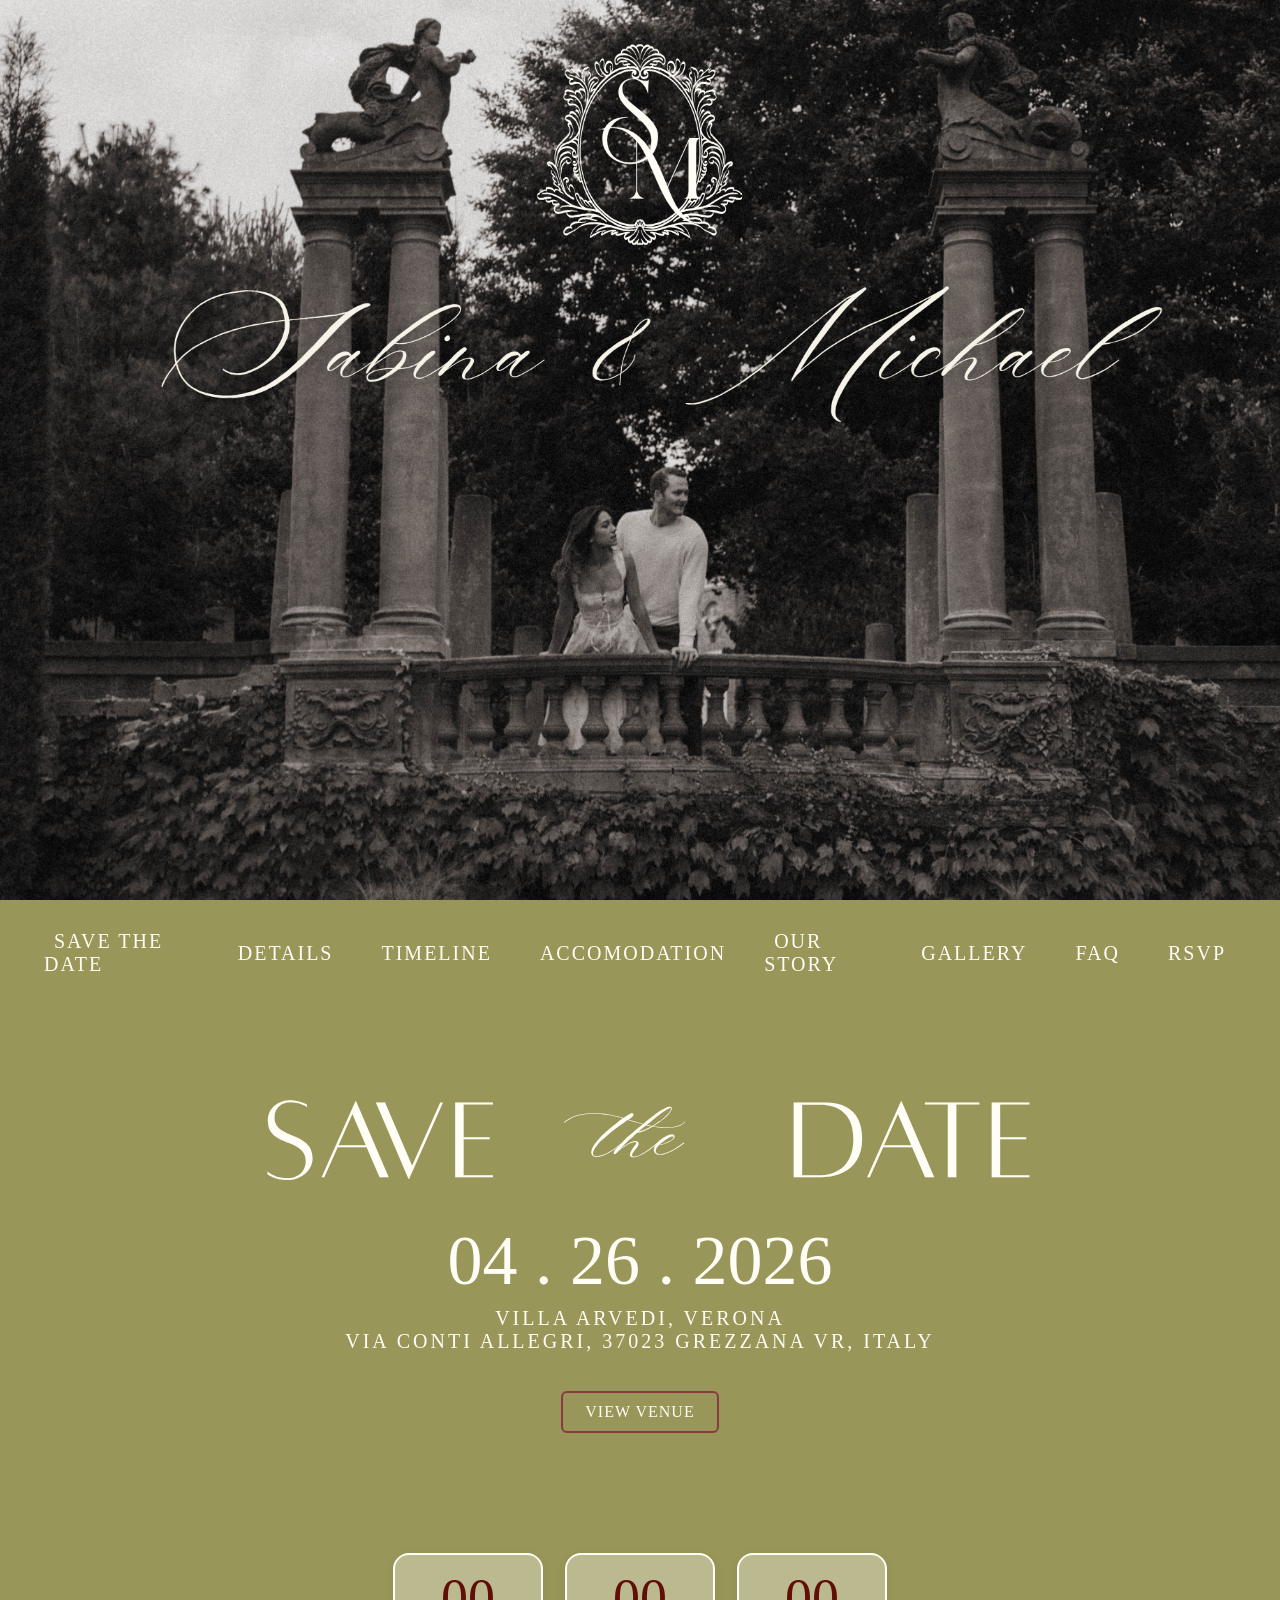
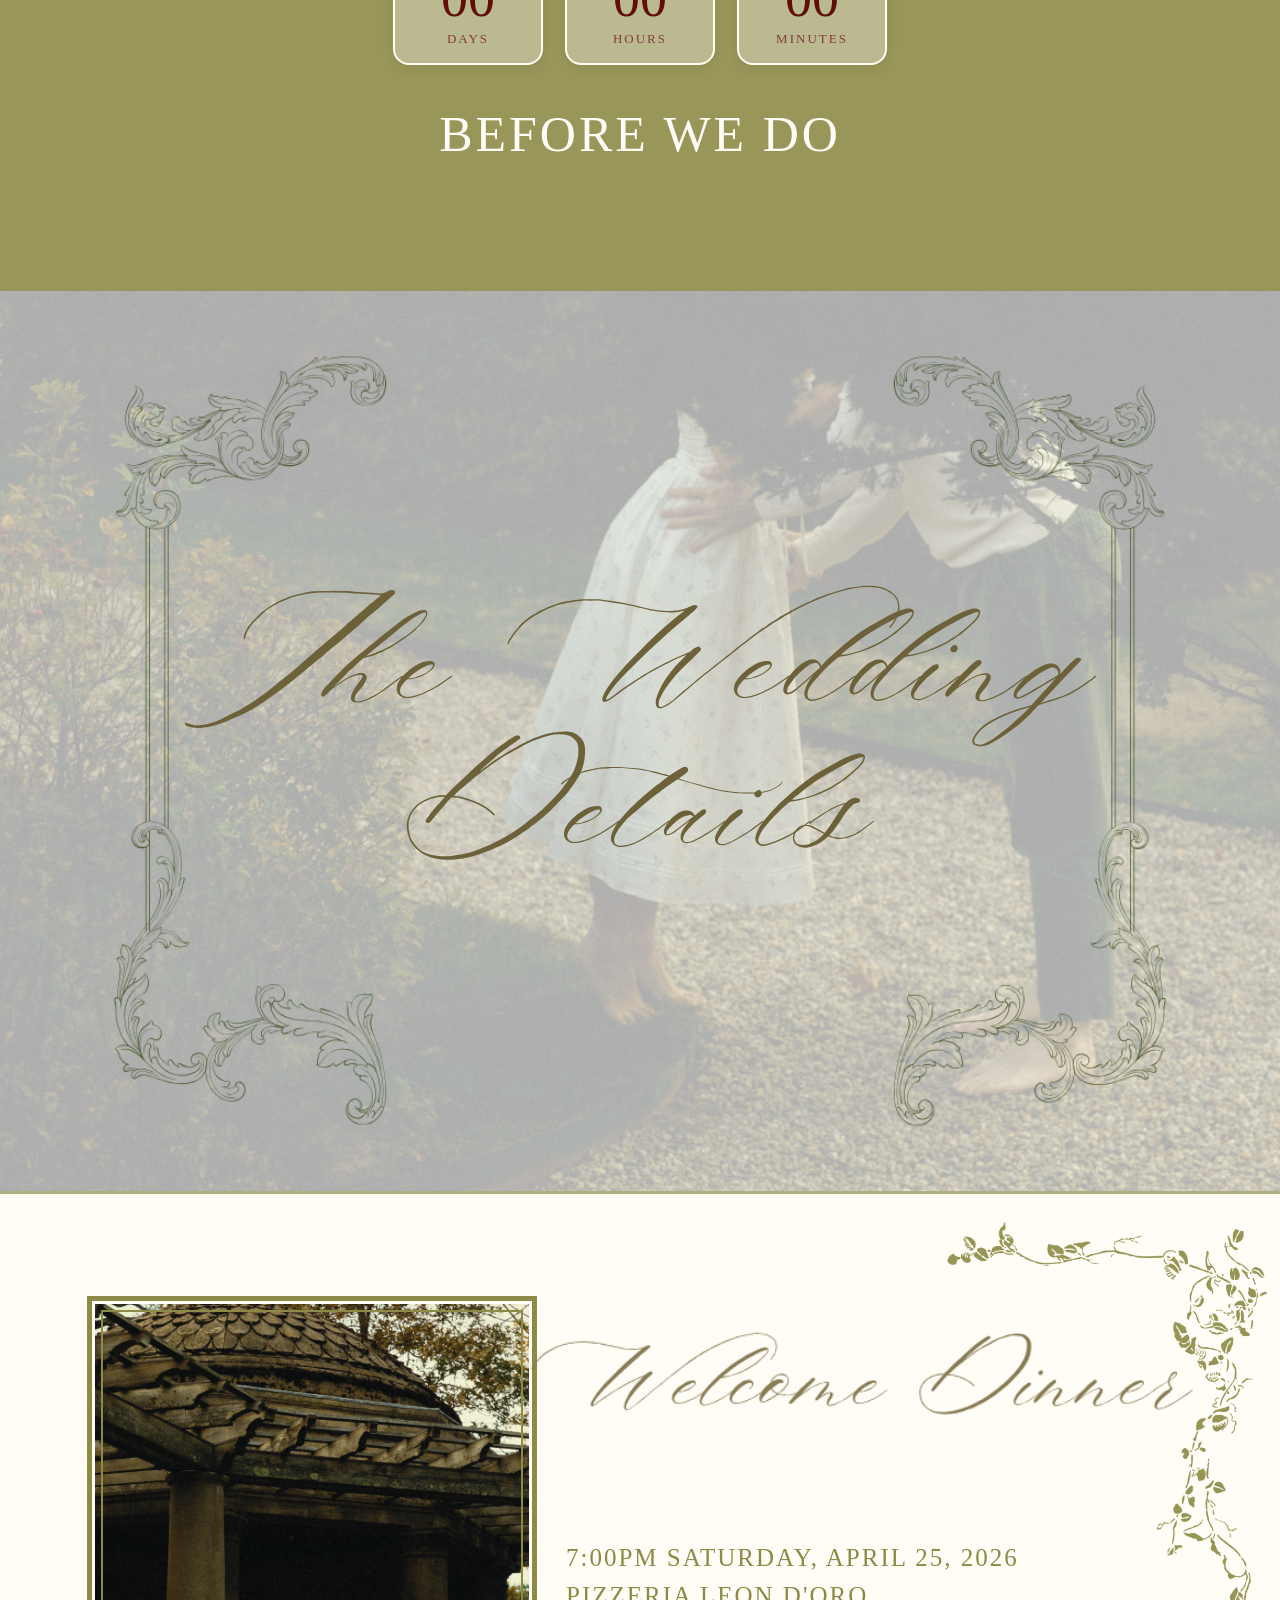
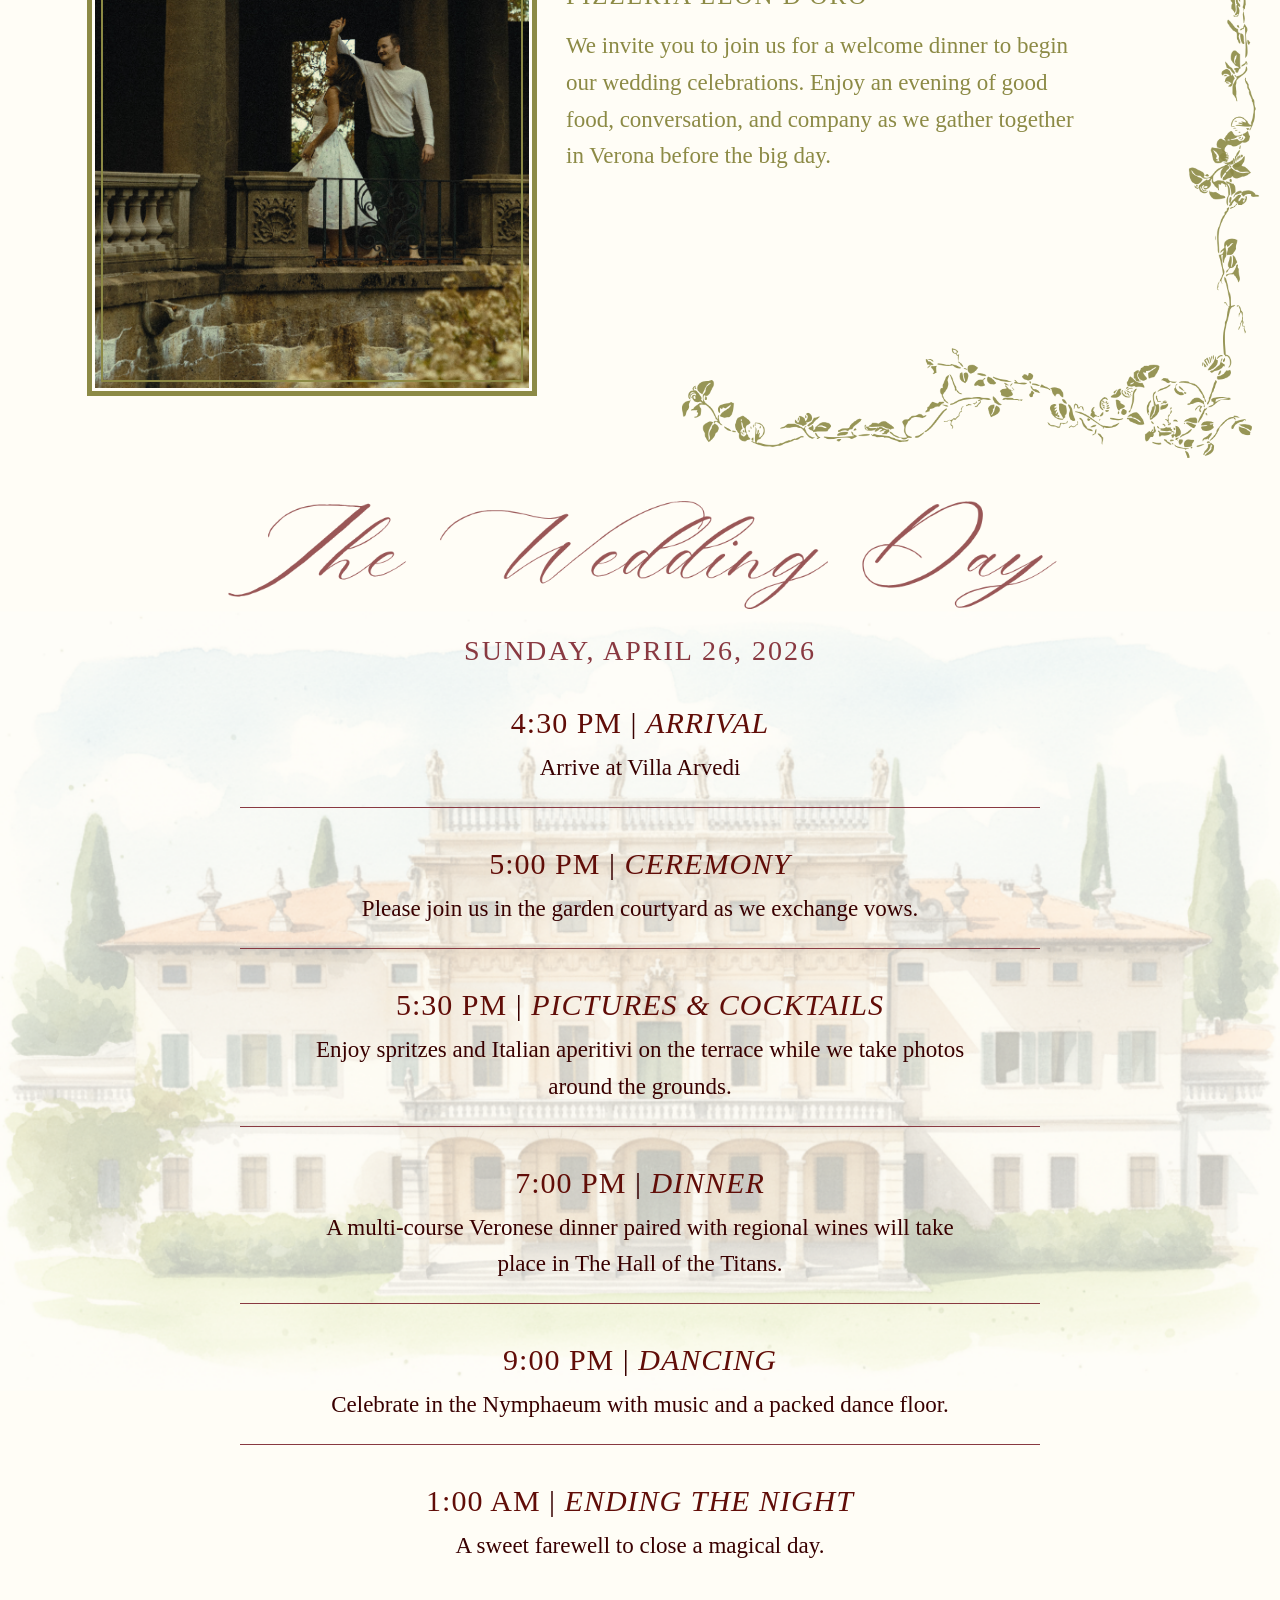
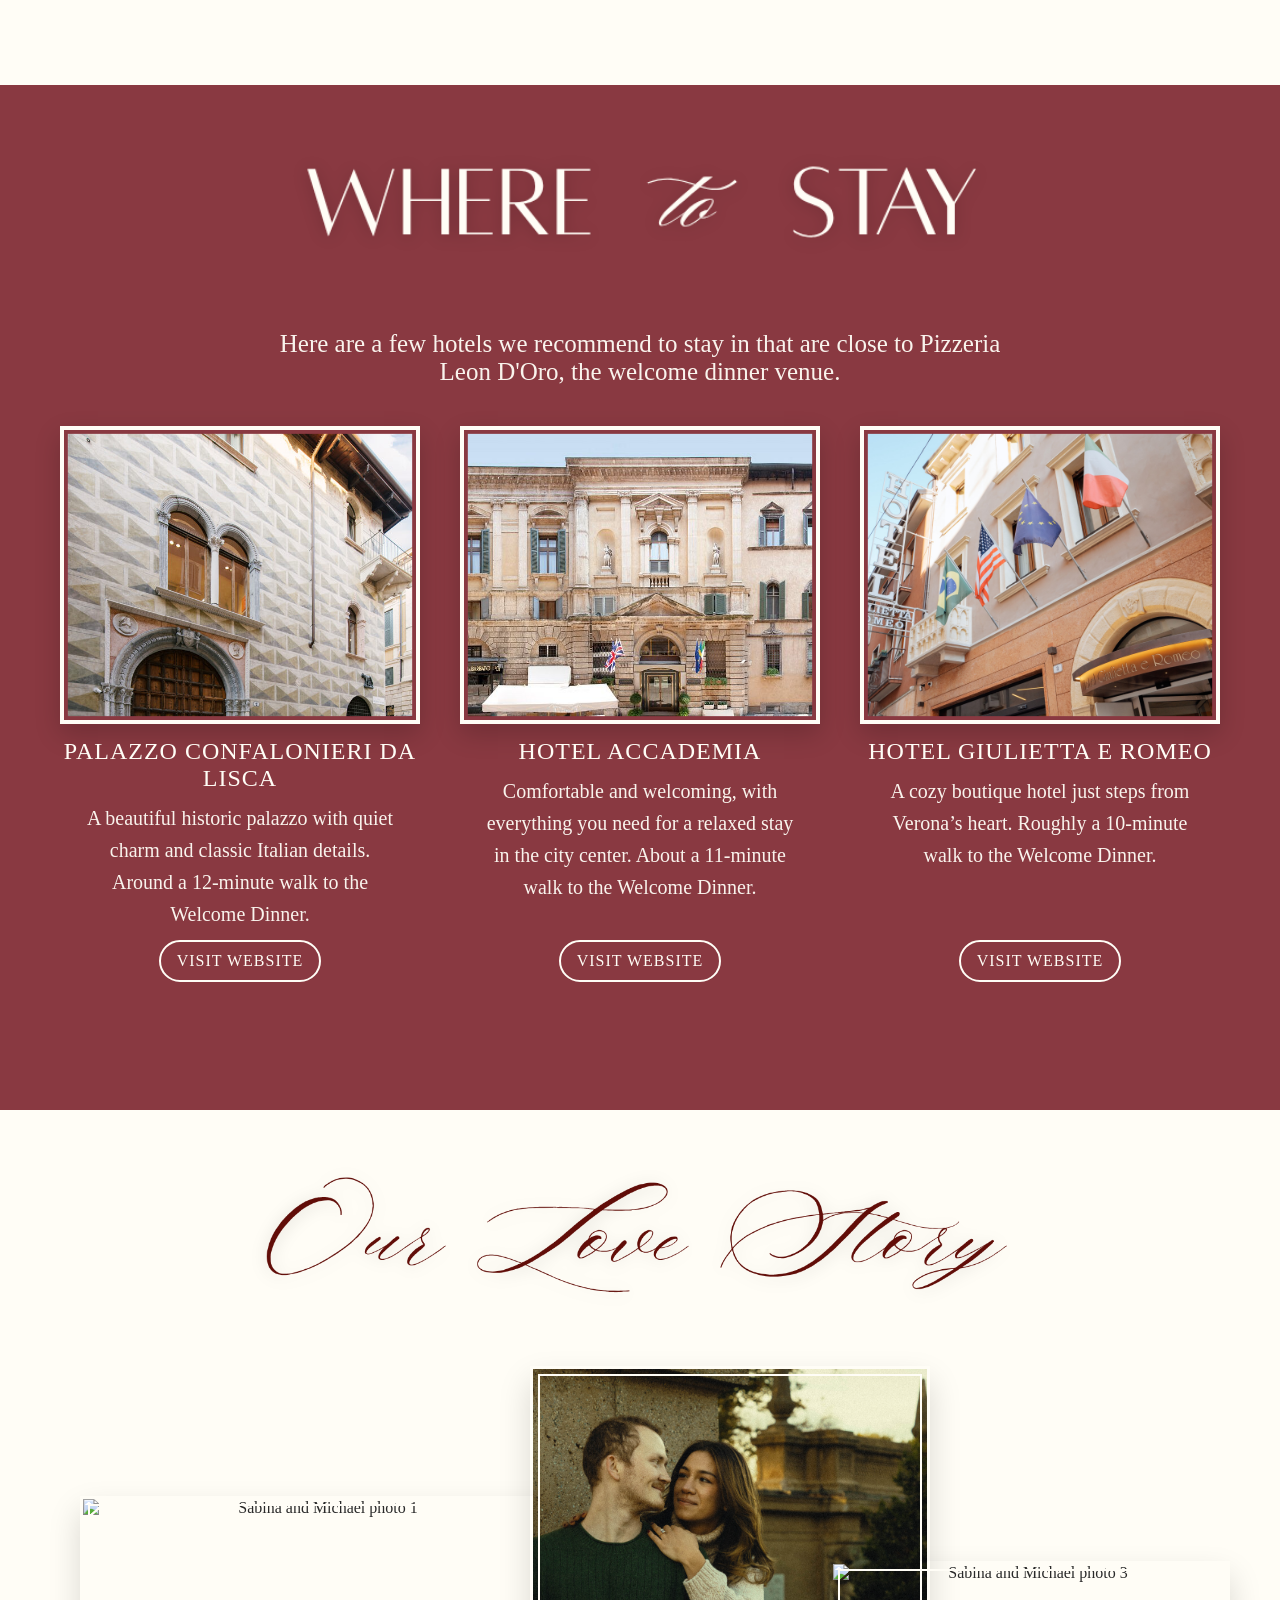
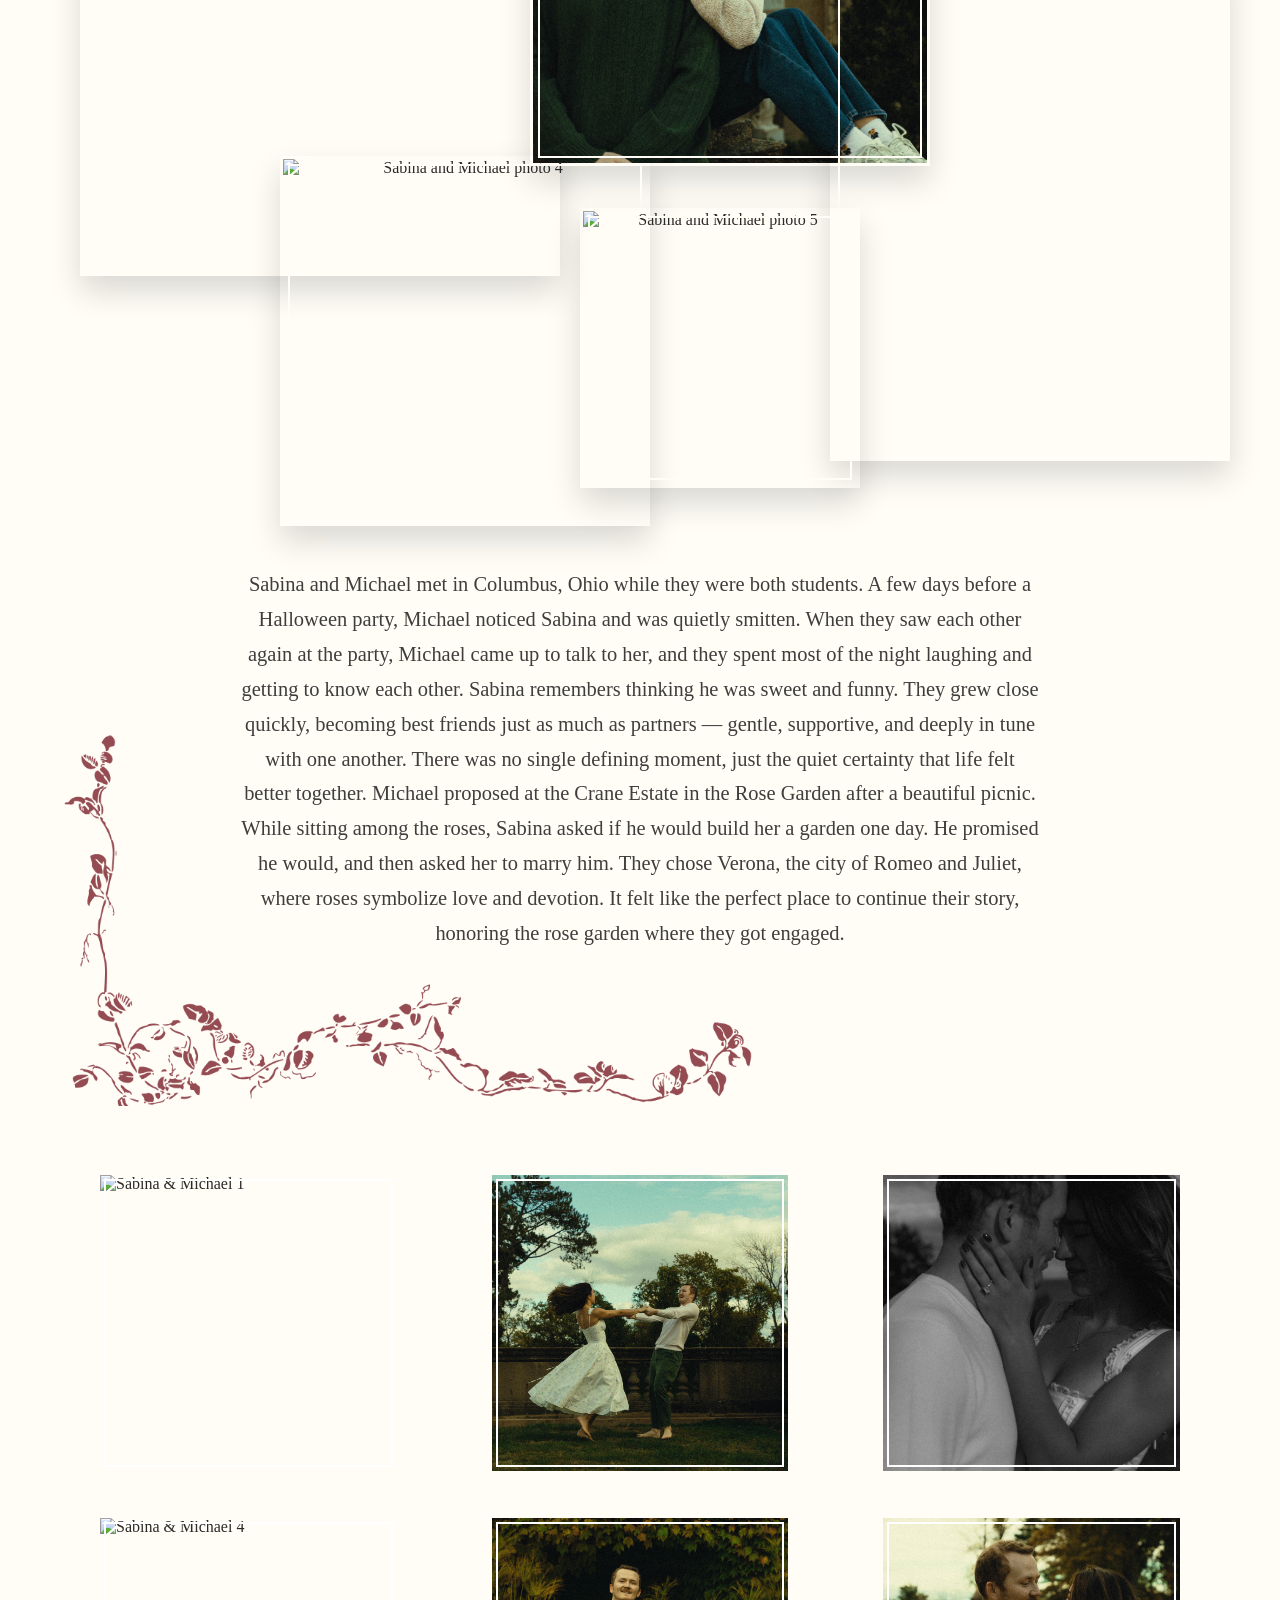
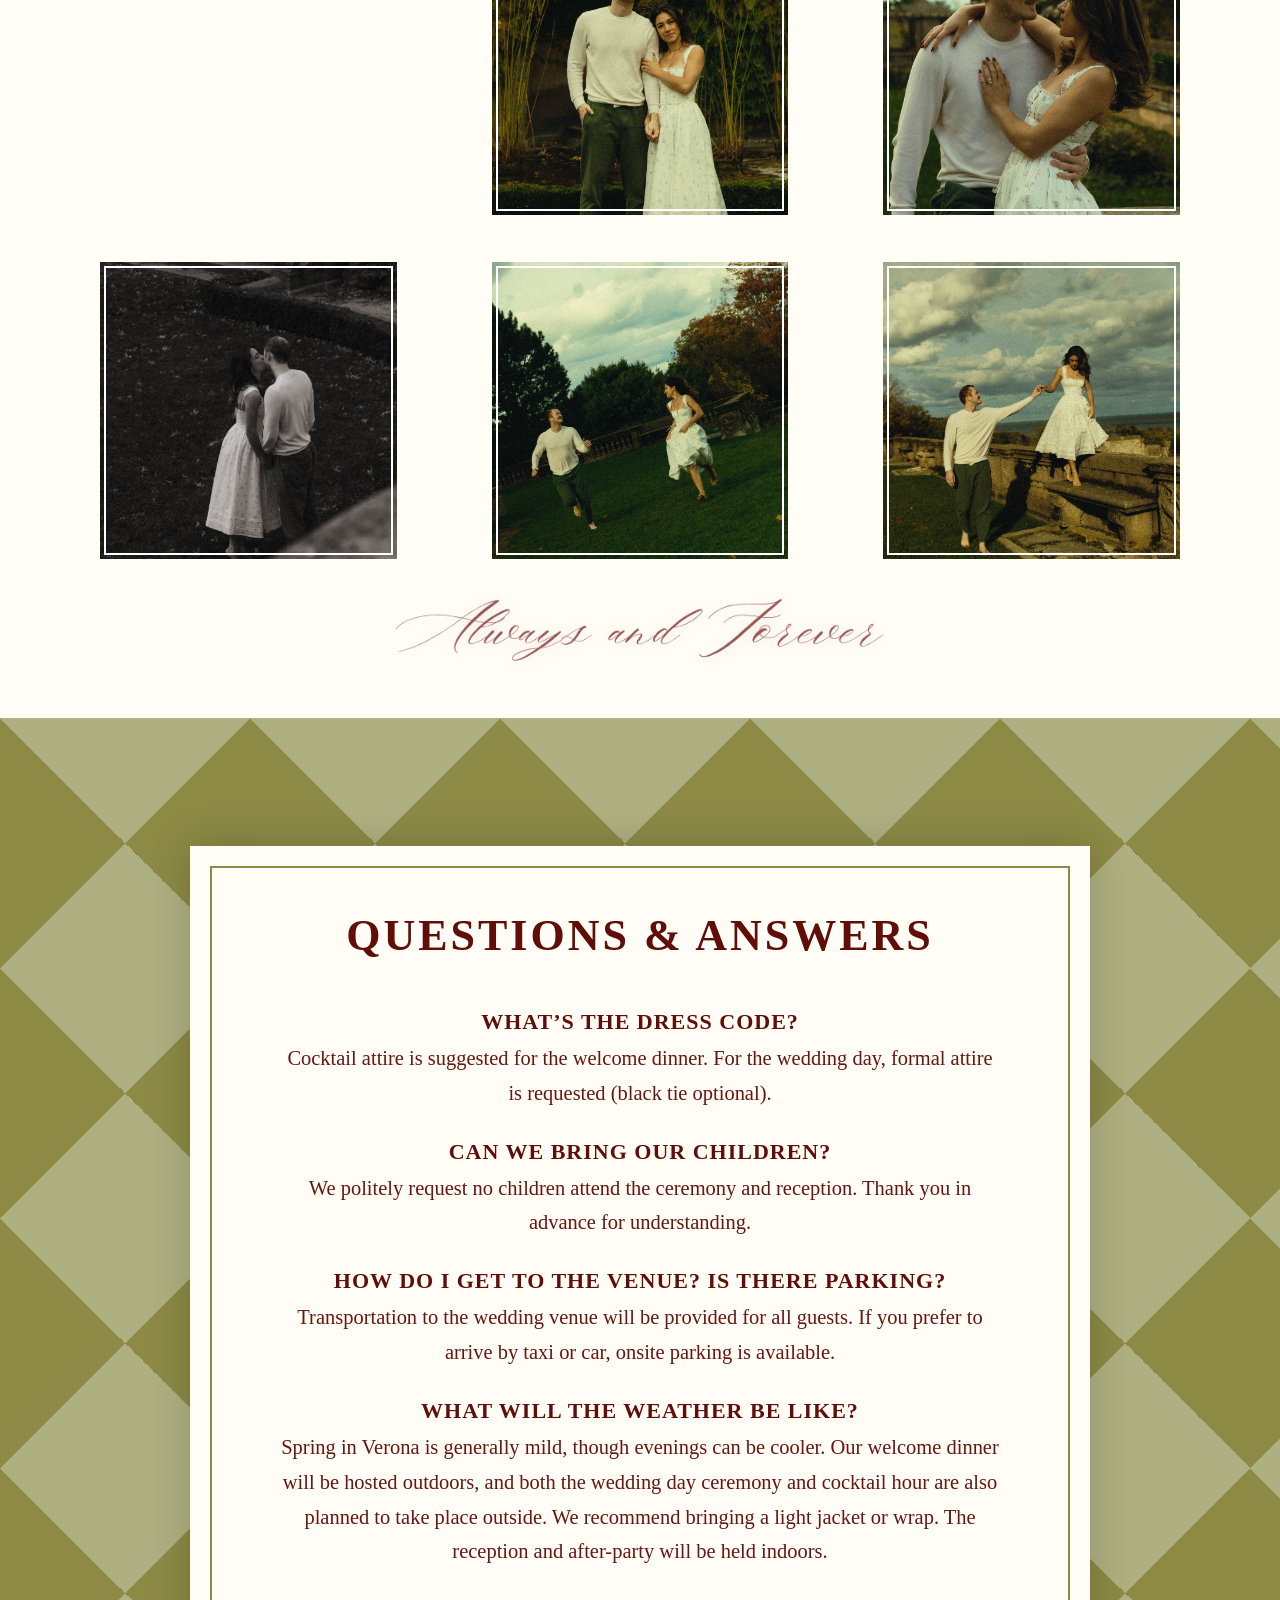
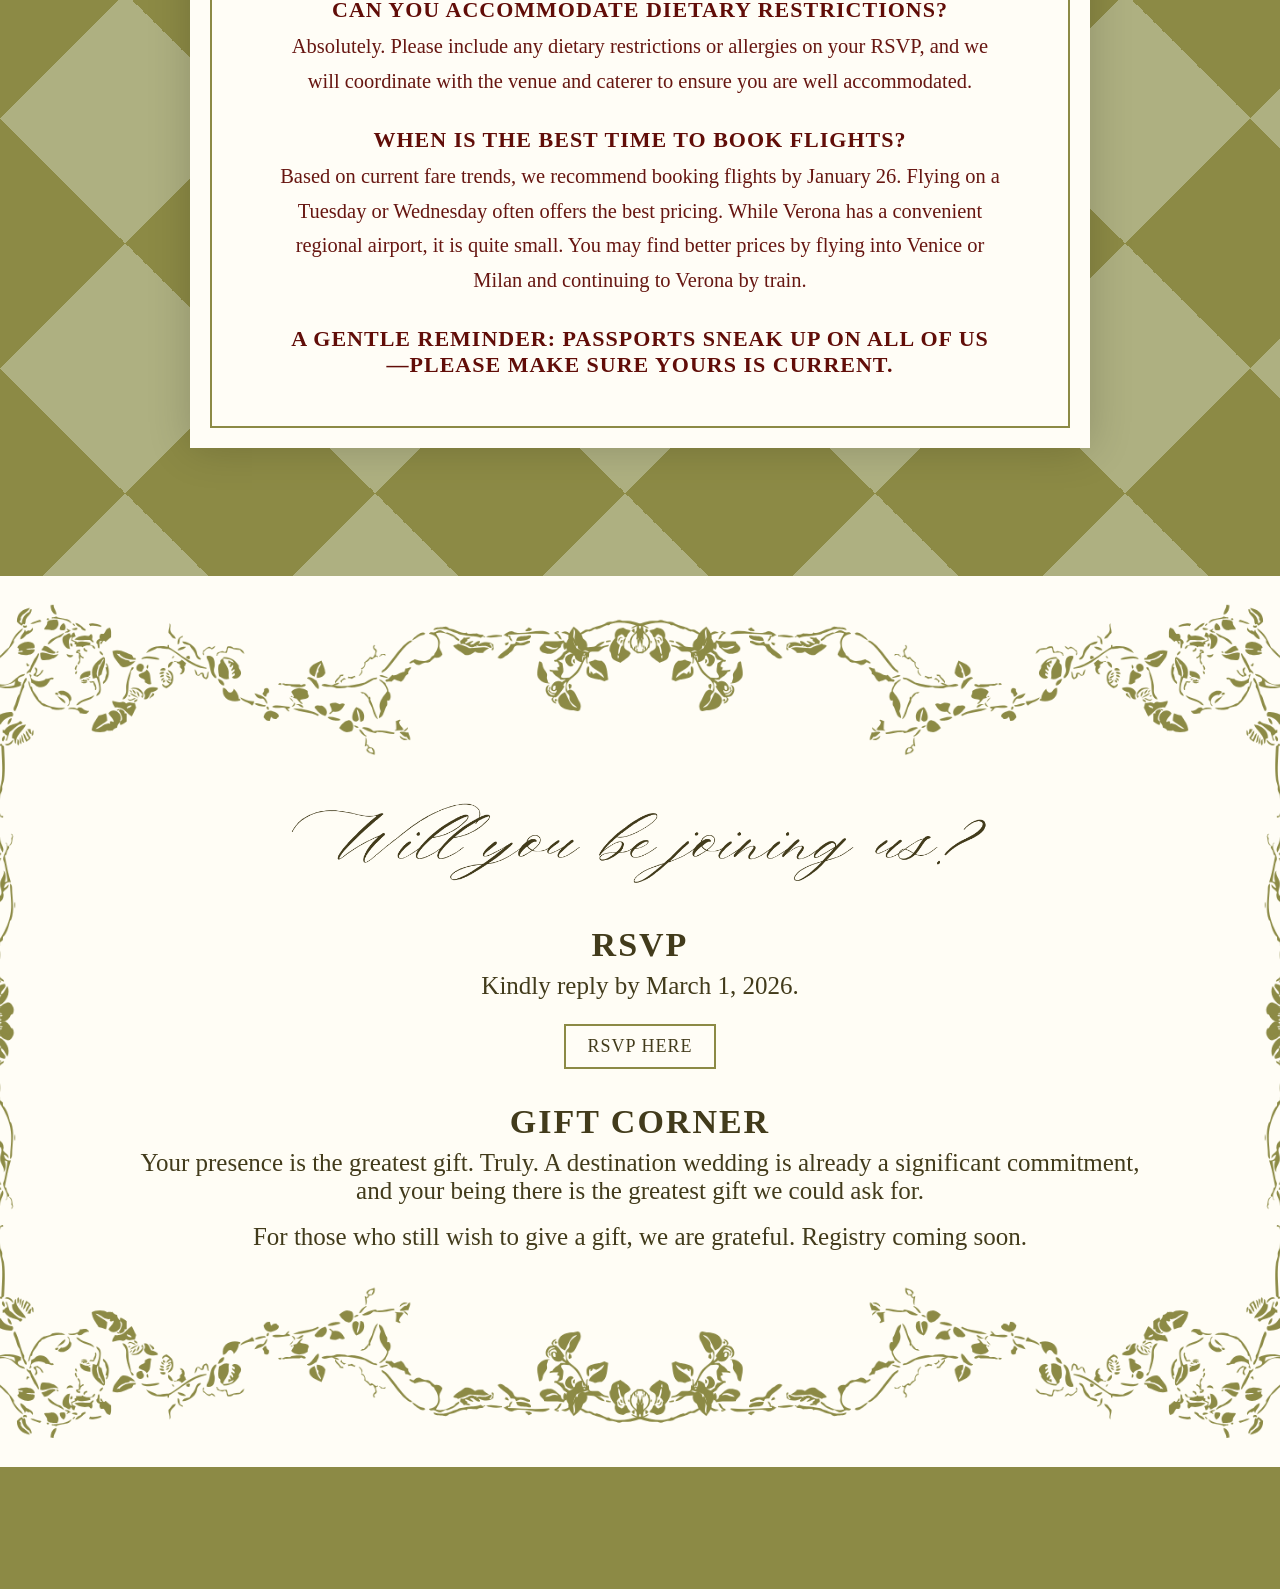
==== index.html @ b8b5aab6 "timeline change" ====
<!DOCTYPE html>
<html lang="en">

<head>
    <meta charset="utf-8" />
    <meta name="viewport" content="width=device-width, initial-scale=1.0, viewport-fit=cover">
    <title>Sabina & Michael — Wedding</title>
    <link rel="preconnect" href="https://fonts.gstatic.com" crossorigin>
    <link href="https://fonts.googleapis.com/css2?
        family=Pinyon+Script&
        family=Poiret+One&
        family=Julius+Sans+One&
        family=Josefin+Sans:wght@300;400&
        family=Forum&
        display=swap" rel="stylesheet">
    <link href="https://api.fontshare.com/v2/css?f[]=boska@300,400,500,700&display=swap" rel="stylesheet">
    <link rel="stylesheet" href="./style.css" />
    <link rel="stylesheet" href="./mobile.css" media="(max-width: 780px)">
    <link rel="icon" type="image/png" href="./apple-touch-icon.png">

</head>

<body>

    <div id="loader">
        <div class="spinner"></div>
    </div>
    <main id="top">
        <section class="hero" aria-label="Hero">
            <div class="hero-inner">
                <img src="./assets/img/names4.png" alt="Sabina and Michael" class="hero-names hero-names-desktop" />
                <img src="./assets/img/mobile-names.png" alt="Sabina and Michael"
                    class="hero-names hero-names-mobile" />
            </div>

        </section>

        <header class="site-header">
            <div class="nav-inner">
                <nav class="nav" aria-label="Primary">
                    <div class="brand-wrap">
                    </div>
                    <button class="nav-toggle" aria-expanded="false" aria-label="Toggle navigation">
                        <span></span>
                        <span></span>
                        <span></span>
                    </button>
                    <ul class="nav-links">
                        <li><a href="#details">Save the Date</a></li>
                        <li><a href="#welcome">Details</a></li>
                        <li><a href="#timeline">Timeline</a></li>
                        <li><a href="#accomodation">Accomodation</a></li>
                        <li><a href="#our-story">Our Story</a></li>
                        <li><a href="#gallery">Gallery</a></li>
                        <li><a href="#faq">FAQ</a></li>
                        <li><a href="#rsvp">RSVP</a></li>
                    </ul>
                </nav>
            </div>
        </header>

        <section id="details" class="details-page" aria-labelledby="detailsTitle">
            <div class="details">
                <div class="details-inner">
                    <img src="./assets/img/save-date2.png" alt="Save the Date" class="save-date save-date-desktop" />

                    <img src="./assets/img/mobile-save-date.png" alt="Save the Date"
                        class="save-date save-date-mobile" />
                </div>

                <div class="wedding-info">
                    <p class="wedding-date">04 . 26 . 2026</p>
                    <p class="wedding-location">
                        Villa Arvedi, Verona <br>
                        Via Conti Allegri, 37023 Grezzana VR, Italy
                    </p>
                    <a href="https://www.villarvedi.it" target="_blank" rel="noopener noreferrer" class="venue-btn">
                        View Venue
                    </a>
                </div>
                <div class="countdown" role="timer" aria-live="polite" aria-label="Countdown to April 26, 2026">
                    <div class="count-box">
                        <span class="num" id="cd-days">—</span>
                        <span class="lbl">Days</span>
                    </div>
                    <div class="count-box">
                        <span class="num" id="cd-hours">—</span>
                        <span class="lbl">Hours</span>
                    </div>
                    <div class="count-box">
                        <span class="num" id="cd-mins">—</span>
                        <span class="lbl">Minutes</span>
                    </div>
                </div>
                <p class="before-i-do">BEFORE WE DO</p>
            </div>
        </section>

        <section id="welcome">
            <div class="welcome-center">
                <img src="./assets/img/wedding-details-text.png" alt="Wedding Details" class="timeline-text" />
            </div>
            <img src="./assets/img/border.png" alt="" class="border border-br" />
            <img src="./assets/img/border.png" alt="" class="border border-tl" />
        </section>

        <section id="welcome-dinner">
            <div class="welcome-dinner-container">
                <figure class="welcome-dinner-image">
                    <img src="./assets/img/twirl.jpg" alt="Welcome Dinner" />
                </figure>

                <div class="welcome-dinner-title">
                    <img src="./assets/img/welcome-dinner-text.png" alt="Welcome Dinner" />
                </div>

                <div class="welcome-dinner-content">
                    <p class="welcome-dinner-date">7:00PM SATURDAY, APRIL 25, 2026</p>
                    <p class="welcome-dinner-location">PIZZERIA LEON D'ORO</p>
                    <p class="welcome-dinner-desc">
                        We invite you to join us for a welcome dinner to begin our wedding celebrations.
                        Enjoy an evening of good food, conversation, and company as we gather together in Verona
                        before the big day.
                    </p>
                </div>
            </div>
            <img src="./assets/img/flower-corner.png" alt="" class="flower-corner flower-corner-br" />
            <img src="./assets/img/flower-corner.png" alt="" class="flower-corner flower-corner-tr" />

        </section>
        <section id="timeline">

            <div class="timeline-wrapper">
                <img src="./assets/img/wed-day-title.png" alt="The Wedding Day" class="timeline-heading" />
                <div class="itinerary">
                    <div class="timeline-date">Sunday, April 26, 2026</div>
                    <div class="itinerary-item">
                        <h3><span class="time">4:30 PM</span> | <span class="event">Arrival</span></h3>
                        <p>Arrive at Villa Arvedi</p>
                    </div>
                    <div class="itinerary-item">
                        <h3><span class="time">5:00 PM</span> | <span class="event">Ceremony</span></h3>
                        <p>Please join us in the garden courtyard as we exchange vows.</p>
                    </div>

                    <div class="itinerary-item">
                        <h3><span class="time">5:30 PM</span> | <span class="event">Pictures & Cocktails</span></h3>
                        <p>Enjoy spritzes and Italian aperitivi on the terrace while we take photos around the grounds.
                        </p>
                    </div>

                    <div class="itinerary-item">
                        <h3><span class="time">7:00 PM</span> | <span class="event">Dinner</span></h3>
                        <p>A multi-course Veronese dinner paired with regional wines will take place in The Hall of the
                            Titans.</p>
                    </div>

                    <div class="itinerary-item">
                        <h3><span class="time">9:00 PM</span> | <span class="event">Dancing</span></h3>
                        <p>Celebrate in the Nymphaeum with music and a packed dance floor.</p>
                    </div>

                    <div class="itinerary-item">
                        <h3><span class="time">1:00 AM</span> | <span class="event">Ending the Night</span></h3>
                        <p>A sweet farewell to close a magical day.</p>
                    </div>
                </div>

            </div>
        </section>

        <section id="accomodation" aria-labelledby="stayTitle">
            <div class="stay-inner">
                <img src="./assets/img/where-to-stay.png" alt="Where to Stay" class="stay-title" id="stayTitle" />
                <p class="stay-subtitle">
                    Here are a few hotels we recommend to stay in that are close to
                    Pizzeria Leon D'Oro, the welcome dinner venue.
                </p>
                <div class="stay-grid">
                    <article class="stay-card">
                        <figure class="stay-figure">
                            <img src="./assets/img/palazzo.jpeg" alt="Hotel Name 1 exterior" />
                        </figure>
                        <div class="stay-content">
                            <h3 class="stay-name">Palazzo Confalonieri da Lisca</h3>
                            <p class="stay-desc">
                                A beautiful historic palazzo with quiet charm and classic Italian details. Around a
                                12-minute walk to the Welcome Dinner. </p>

                            <a class="stay-link" href="https://palazzoconfalonieridalisca.it" target="_blank"
                                rel="noopener noreferrer">
                                Visit Website
                            </a>
                        </div>
                    </article>
                    <article class="stay-card">
                        <figure class="stay-figure">
                            <img src="./assets/img/accademia.jpg" alt="Hotel Name 2 lobby" />
                        </figure>
                        <div class="stay-content">
                            <h3 class="stay-name">Hotel Accademia</h3>
                            <p class="stay-desc">
                                Comfortable and welcoming, with everything you need for a relaxed stay in the city
                                center. About a 11-minute walk to the Welcome Dinner. </p>
                            <a class="stay-link" href="https://www.hotelaccademiaverona.it/it/home" target="_blank"
                                rel="noopener noreferrer">
                                Visit Website
                            </a>
                        </div>
                    </article>
                    <article class="stay-card">
                        <figure class="stay-figure">
                            <img src="./assets/img/juliette.jpg" alt="Hotel Name 3 room" />
                        </figure>
                        <div class="stay-content">
                            <h3 class="stay-name">Hotel Giulietta e Romeo</h3>
                            <p class="stay-desc">
                                A cozy boutique hotel just steps from Verona’s heart. Roughly a 10-minute walk to the
                                Welcome Dinner.
                            </p>
                            <a class="stay-link" href="https://www.giuliettaeromeo.it/en/" target="_blank"
                                rel="noopener noreferrer">
                                Visit Website
                            </a>
                        </div>
                    </article>
                </div>
            </div>
        </section>


        <section id="our-story" aria-labelledby="loveStoryTitle">
            <div class="story-inner">
                <img src="./assets/img/love-story-title2.png" alt="Our Love Story" class="story-title"
                    id="loveStoryTitle" />

                <div class="story-photos">
                    <figure class="story-photo"><img src="./assets/img/love1.png" alt="Sabina and Michael photo 1">
                    </figure>
                    <figure class="story-photo"><img src="./assets/img/love2.jpg" alt="Sabina and Michael photo 2">
                    </figure>
                    <figure class="story-photo"><img src="./assets/img/love3.png" alt="Sabina and Michael photo 3">
                    </figure>
                    <figure class="story-photo"><img src="./assets/img/love5.png" alt="Sabina and Michael photo 4">
                    </figure>
                    <figure class="story-photo"><img src="./assets/img/love4.png" alt="Sabina and Michael photo 5">
                    </figure>
                </div>

                <div class="story-text">
                    <p>Sabina and Michael met in Columbus, Ohio while they were both students. A few days before a
                        Halloween party, Michael noticed Sabina and was quietly smitten. When
                        they saw each other again at the party, Michael came up to talk to her, and they spent most of
                        the night laughing and getting to know each other. Sabina remembers thinking he was sweet and
                        funny.
                        They grew close quickly, becoming best friends just as much as partners — gentle, supportive, and
                        deeply in tune with one another. There was no single defining moment, just the quiet certainty
                        that life felt better together.
                        Michael proposed at the Crane Estate in the Rose Garden after a beautiful picnic. While sitting
                        among the roses, Sabina asked if he would build her a garden one day. He promised he
                        would, and then asked her to marry him.
                        They chose Verona, the city of Romeo and Juliet, where roses symbolize love and devotion. It
                        felt like the perfect place to continue their story, honoring the rose garden where they got
                        engaged.</p>
                </div>
            </div>
            <img src="./assets/img/flower-corner-blush.png" alt="" class="flower-corner-blush flower-corner-blush-bl" />
        </section>

        <section id="gallery" aria-labelledby="galleryTitle">
            <div class="gallery-inner">

                <div class="gallery-grid">
                    <figure class="gallery-item">
                        <img src="./assets/img/g1.jpg" alt="Sabina & Michael 1" loading="lazy">
                    </figure>
                    <figure class="gallery-item">
                        <img src="./assets/img/g2.jpg" alt="Sabina & Michael 2" loading="lazy">
                    </figure>
                    <figure class="gallery-item">
                        <img src="./assets/img/g3.jpg" alt="Sabina & Michael 3" loading="lazy">
                    </figure>
                    <figure class="gallery-item">
                        <img src="./assets/img/g4.jpg" alt="Sabina & Michael 4" loading="lazy">
                    </figure>
                    <figure class="gallery-item">
                        <img src="./assets/img/g5.jpg" alt="Sabina & Michael 5" loading="lazy">
                    </figure>
                    <figure class="gallery-item">
                        <img src="./assets/img/g6.jpg" alt="Sabina & Michael 6" loading="lazy">
                    </figure>
                    <figure class="gallery-item">
                        <img src="./assets/img/g7.jpg" alt="Sabina & Michael 7" loading="lazy">
                    </figure>
                    <figure class="gallery-item">
                        <img src="./assets/img/g8.jpg" alt="Sabina & Michael 8" loading="lazy">
                    </figure>
                    <figure class="gallery-item">
                        <img src="./assets/img/g9.jpg" alt="Sabina & Michael 9" loading="lazy">
                    </figure>
                </div>
                <img src="./assets/img/always.png" alt="Photo Gallery" class="gallery-title" id="galleryTitle" />
                <button class="gallery-toggle" id="galleryToggle" type="button">
                    View Gallery
                </button>
            </div>
        </section>
        <section id="faq" class="faq" aria-labelledby="faqTitle">
            <div class="faq-inner">
                <!-- <img src="./assets/img/border.png" alt="" class="faq-border faq-border-br" />
                <img src="./assets/img/border.png" alt="" class="faq-border faq-border-tl" /> -->
                <h2 class="faq-title" id="faqTitle">Questions &amp; Answers</h2>

                <div class="faq-list">
                    <div class="faq-item">
                        <h3 class="faq-question">What’s the dress code?</h3>
                        <p class="faq-answer">
                            Cocktail attire is suggested for the welcome dinner.
                            For the wedding day, formal attire is requested (black tie optional).
                        </p>
                    </div>
                    <div class="faq-item">
                        <h3 class="faq-question">Can we bring our children?</h3>
                        <p class="faq-answer">
                            We politely request no children attend the ceremony and reception. Thank you in advance for
                            understanding.
                        </p>
                    </div>
                    <div class="faq-item">
                        <h3 class="faq-question">How do I get to the venue? Is there parking?</h3>
                        <p class="faq-answer">
                            Transportation to the wedding venue will be provided for all guests.
                            If you prefer to arrive by taxi or car, onsite parking is available.
                        </p>
                    </div>

                    <div class="faq-item">
                        <h3 class="faq-question">What will the weather be like?</h3>
                        <p class="faq-answer">
                            Spring in Verona is generally mild, though evenings can be cooler. Our welcome dinner will
                            be hosted outdoors, and both the wedding day ceremony and cocktail hour are also planned to
                            take place
                            outside. We recommend bringing a light jacket or wrap. The reception and after-party will be
                            held indoors.
                        </p>
                    </div>

                    <div class="faq-item">
                        <h3 class="faq-question">Can you accommodate dietary restrictions?</h3>
                        <p class="faq-answer">
                            Absolutely. Please include any dietary restrictions or allergies on your RSVP, and we will
                            coordinate with the venue and caterer to ensure you are well accommodated.
                        </p>
                    </div>
                    <div class="faq-item">
                        <h3 class="faq-question">When is the best time to book flights?</h3>
                        <p class="faq-answer">
                            Based on current fare trends, we recommend booking flights by January 26.
                            Flying on a Tuesday or Wednesday often offers the best pricing.
                            While Verona has a convenient regional airport, it is quite small.
                            You may find better prices by flying into Venice or Milan and continuing to Verona by train.
                        </p>
                    </div>
                    <div class="faq-item">
                        <h3 class="faq-question">A gentle reminder: passports sneak up on all of us—please make sure
                            yours is current.
                        </h3>
                    </div>
                </div>
            </div>
        </section>

        <section id="rsvp" aria-labelledby="rsvpTitle">
            <div class="rsvp-frame">
                <img src="./assets/img/flower-corner.png" alt="" class="rsvp-corner rsvp-corner-tl">
                <img src="./assets/img/flower-corner.png" alt="" class="rsvp-corner rsvp-corner-tr">
                <img src="./assets/img/flower-corner.png" alt="" class="rsvp-corner rsvp-corner-bl">
                <img src="./assets/img/flower-corner.png" alt="" class="rsvp-corner rsvp-corner-br">

                <div class="rsvp-panel">
                    <img src="./assets/img/rsvp-title.png" alt="RSVP" class="rsvp-title-image rsvp-title-desktop" />

                    <img src="./assets/img/mobile-rsvp-title.png" alt="RSVP Mobile"
                        class="rsvp-title-image rsvp-title-mobile" />

                    <div class="rsvp-content">
                        <h2 class="rsvp-title" id="rsvpTitle">RSVP</h2>
                        <p class="rsvp-deadline">Kindly reply by March 1, 2026.</p>

                        <div class="rsvp-links">
                            <a href="rsvp.html" class="rsvp-btn">
                                RSVP Here
                            </a>
                        </div>

                        <div class="gift-corner">
                            <h3 class="gift-title">Gift Corner</h3>
                            <p class="gift-text">
                                Your presence is the greatest gift. Truly. A destination wedding is already a
                                significant commitment, and your being there is the greatest gift we could ask for.
                            </p>
                            <p class="gift-text">
                                For those who still wish to give a gift, we are grateful.
                                Registry coming soon.
                            </p>
                            <!-- <a href="https://your-gift-link.com" target="_blank" rel="noopener noreferrer"
                                class="rsvp-btn rsvp-btn-outline">
                                HoneyFund
                            </a> -->
                        </div>
                    </div>
                </div>
            </div>
        </section>

    </main>
    <script src="./script.js"></script>
    <script>
        document.addEventListener("DOMContentLoaded", () => {
            const loader = document.getElementById("loader");
            if (!loader) return;

            const heroBgSrc = "./assets/img/hero2.jpg";
            const desktopNameImg = document.querySelector(".hero-names-desktop");
            const mobileNameImg = document.querySelector(".hero-names-mobile");

            const waitForImage = (imgOrSrc) => {
                return new Promise((resolve) => {
                    let img;

                    if (imgOrSrc instanceof HTMLImageElement) {
                        if (imgOrSrc.complete) return resolve();
                        imgOrSrc.onload = () => resolve();
                        imgOrSrc.onerror = () => resolve();
                        return;
                    }

                    img = new Image();
                    img.src = imgOrSrc;
                    if (img.complete) return resolve();
                    img.onload = () => resolve();
                    img.onerror = () => resolve();
                });
            };

            const promises = [
                waitForImage(heroBgSrc)
            ];

            if (desktopNameImg) promises.push(waitForImage(desktopNameImg));
            if (mobileNameImg) promises.push(waitForImage(mobileNameImg));

            const timeout = new Promise((resolve) => setTimeout(resolve, 4000));

            Promise.race([
                Promise.all(promises),
                timeout
            ]).then(() => {
                loader.classList.add("hidden");
            });
        });
    </script>
</body>

</html>
---- style.css ----
:root {
    /* Palette */
    --mulberry: #390000;
    --claret: #610d08;
    --rose: #893941;
    --pink: #cb7885;
    --brown: #423b1b;
    --olive: #8c8a45;
    --sage: #aeb081;
    --cream: #fffdf6;

    --text: #2a2a2a;
    --shadow: 0 22px 60px rgba(0, 0, 0, .14);
    --container: 1280px;

    --display-min: 25px;
    --display-fluid: 5vw;
    --display-max: 80px;
    --display-size: clamp(var(--display-min), var(--display-fluid), var(--display-max));
    --display-font: "Boska", serif;
}

/* Base */
* {
    box-sizing: border-box;
}

/* ========================= */
/* Page Loader Overlay       */
/* ========================= */

#loader {
    position: fixed;
    inset: 0;
    background: transparent;
    display: flex;
    justify-content: center;
    align-items: center;
    z-index: 9999;
    transition: opacity 0.6s ease, visibility 0.6s ease;
}

.spinner {
    width: 48px;
    height: 48px;
    border: 4px solid var(--brown);
    border-top-color: var(--claret);
    border-radius: 50%;
    animation: spin 0.9s linear infinite;
}

@keyframes spin {
    to {
        transform: rotate(360deg);
    }
}

#loader.hidden {
    opacity: 0;
    visibility: hidden;
}


html,
body {
    margin: 0;
    padding: 0;
    min-height: 100%;
}

body {
    color: var(--text);
    background-color: var(--olive);
    background-position: center;
    background-size: cover;
    background-repeat: no-repeat;
    background-attachment: fixed;
}

/* Header */
.site-header {
    position: sticky;
    top: 0;
    z-index: 1000;
    background-color: color-mix(in srgb, var(--olive) 90%, white);
    border-bottom: none;
    backdrop-filter: none;
    -webkit-backdrop-filter: none;
    transition: background-color 0.3s ease, backdrop-filter 0.3s ease, box-shadow 0.3s ease;
}

.site-header.scrolled {
    background: color-mix(in srgb, var(--cream) 30%, transparent);
    backdrop-filter: blur(12px) saturate(1.08);
    -webkit-backdrop-filter: blur(12px) saturate(1.08);
}

.site-header .nav-inner,
.site-header .nav {
    background: transparent !important;
}

.site-header:not(.scrolled) .nav-links a {
    color: var(--cream);
}

.site-header.scrolled .nav-links a {
    color: var(--rose);
}

.nav-inner {
    max-width: var(--container);
    margin: 0 auto;
    padding-top: 15px;
}

.nav {
    display: grid;
    grid-template-columns: auto 1fr auto;
    align-items: center;
    gap: 24px;
    min-height: 76px;
    padding: 12px 20px;
}

.nav-links {
    display: flex;
    justify-content: center;
    align-items: center;
    gap: clamp(12px, 2.6vw, 28px);
    list-style: none;
    margin: 0;
    padding: 0;
}

.nav-links a {
    font-family: var(--display-font);
    font-weight: 500;
    text-transform: uppercase;
    letter-spacing: 2px;
    font-size: 20px;
    text-decoration: none;
    color: var(--cream);
    padding: 9px 10px;
    border-radius: 999px;
    transition: color .2s ease, transform .15s ease;
    will-change: color, transform;
}

.nav-links a:hover {
    color: var(--olive);
    transform: translateY(-1px);
}

.nav-toggle {
    display: none;
}


html {
    scroll-behavior: smooth;
}

.brand-wrap {
    display: flex;
    align-items: center;
    gap: 12px;
}

.brand-logo {
    width: 100px;
    height: 100px;
    overflow: hidden;
}

.brand-logo img {
    width: 100%;
    height: 100%;
    object-fit: cover;
    display: block;
}

.brand-text,
.btn,

.btn {
    display: inline-block;
    border-radius: 999px;
    padding: 10px 18px;
    border: 2px solid var(--claret);
    background: var(--claret);
    color: #fff;
    font-weight: 700;
    letter-spacing: .5px;
    text-decoration: none;
    transition: transform .15s ease, background .2s ease;
}

.btn:hover {
    transform: translateY(-1px);
    background: #4e0a06;
}

.hero {
    background-image: url("./assets/img/hero2.jpg");
    background-size: cover;
    background-position: center;
    background-repeat: no-repeat;
    background-attachment: scroll;
    position: relative;
    min-height: 100lvh;
    display: grid;
    place-items: start-center;
    padding: 0;
    margin: 0;
}

.hero-inner {
    position: absolute;
    top: -5vh;
    left: 50%;
    transform: translateX(-50%);
    z-index: 1;
}

.hero-names {
    height: auto;
    display: block;
    margin: 0 auto 10px;
    filter: drop-shadow(0 2px 6px rgba(0, 0, 0, 0.25));
    max-width: 90vw;
    opacity: 0;
    transform: translateY(20px);
    animation: fadeInNames 1.4s ease-out forwards;
    animation-delay: 0.3s;
}

.hero-names-desktop {
    display: block;
}

.hero-names-mobile {
    display: none;
}

@keyframes fadeInNames {
    from {
        opacity: 0;
        transform: translateY(20px);
    }

    to {
        opacity: 1;
        transform: translateY(0);
    }
}

.hero-title {
    font-family: 'Pinyon Script', cursive;
    font-size: clamp(48px, 10vw, 120px);
    line-height: 0.55;
    color: var(--cream);
    margin: 0;
}

.hero-subline {
    margin: 10px 0 0 0;
    font-family: var(--display-font);
    letter-spacing: 1px;
    color: var(--rose);
    font-size: clamp(16px, 2.8vw, 26px);
}

.names-wrap {
    text-align: center;
    margin-top: 0;
    transform: translateY(clamp(-50px, -6vw, -26px));
}

.names {
    font-family: 'Pinyon Script', cursive;
    font-size: var(--display-size);
    font-weight: 400;
    color: var(--claret);
    margin: 0;
}

.subline {
    margin: 6px 0 0 0;
    font-family: 'Poiret One', sans-serif;
    letter-spacing: 2px;
    color: var(--rose);
}

.spacer {
    height: 40px;
}

.sr-only {
    position: absolute !important;
    width: 1px !important;
    height: 1px !important;
    padding: 0 !important;
    margin: -1px !important;
    overflow: hidden !important;
    clip: rect(0, 0, 0, 0) !important;
    white-space: nowrap !important;
    border: 0 !important;
}

/* ===== SAVE THE DATE PAGE ===== */
.details-page {
    position: relative;
    min-height: 100svh;
    padding: clamp(28px, 6vw, 80px) 0;
    background-color: color-mix(in srgb, var(--olive) 90%, white);
    z-index: 1;
}

.details-page::before {
    pointer-events: none;
}

.details {
    max-width: min(1200px, 92vw);
    margin: clamp(20px, 4vw, 60px) auto 0;
    margin-top: clamp(8px, 2vw, 24px);
    padding: 0;
    text-align: center;
    color: var(--text);
    z-index: 1;
}

.details-inner {
    pointer-events: none;
    position: absolute;
    top: 5vh;
    left: 50%;
    transform: translateX(-50%);
    z-index: 1;
}

.wedding-info {
    position: relative;
    text-align: center;
    margin: clamp(60px, 12vw, 180px) auto clamp(28px, 5vw, 60px);
    color: var(--cream);
}

.wedding-date {
    font-family: var(--display-font);
    font-size: clamp(30px, 6vw, 70px);
    font-weight: 500;
    margin: 0;
}

.wedding-location {
    font-family: var(--display-font);
    letter-spacing: 3px;
    font-size: clamp(14px, 2vw, 20px);
    font-weight: 500;
    text-transform: uppercase;
    color: var(--cream);
    margin-top: 6px;
}


.venue-btn {
    display: inline-block;
    margin-top: 18px;
    padding: 10px 22px;
    border-radius: 6px;
    color: var(--cream);
    font-family: var(--display-font);
    font-weight: 500;
    letter-spacing: 1px;
    text-transform: uppercase;
    text-decoration: none;
    font-size: 16px;
    border: 2px solid var(--rose);
    transition: transform 5s ease, color .5s ease;
    z-index: 3;
}

.venue-btn:hover {
    border-color: var(--cream);
    transform: translateY(-1px);
}


.countdown {
    --gap: clamp(10px, 2vw, 22px);
    display: flex;
    justify-content: center;
    align-items: stretch;
    flex-wrap: wrap;
    gap: var(--gap);
    margin-top: clamp(70px, 20vw, 120px);
}

.count-box {
    min-width: clamp(90px, 18vw, 150px);
    padding: clamp(10px, 2.2vw, 16px);
    border: 2px solid var(--cream);
    border-radius: 16px;
    background: color-mix(in srgb, var(--olive) 60%, white);
    box-shadow: 0 4px 14px rgba(0, 0, 0, .06);
    text-align: center;
}

.count-box .num {
    display: block;
    font-family: var(--display-font);
    font-size: clamp(28px, 6vw, 54px);
    line-height: 1;
    color: var(--claret);
}

.count-box .lbl {
    display: block;
    margin-top: 6px;
    font-family: var(--display-font);
    font-weight: 500;
    text-transform: uppercase;
    letter-spacing: 2px;
    font-size: clamp(10px, 1.6vw, 13px);
    color: var(--rose);
}

.save-date-desktop {
    display: block;
}

.save-date-mobile {
    display: none;
}


.before-i-do {
    text-align: center;
    font-family: "Boska", serif;
    font-size: clamp(50px, 5vw, 50px);
    font-weight: 400;
    color: var(--cream);
    letter-spacing: 3px;
    margin-top: clamp(20px, 4vw, 40px);
}

.overlap-art {
    position: absolute;
    left: 50%;
    bottom: -400px;
    transform: translateX(-50%);
    z-index: 3;
    pointer-events: none;
}

.overlap-art img {
    display: block;
    width: clamp(900px, 100vw, 1500px);
    height: auto;
    filter: drop-shadow(0 6px 18px rgba(0, 0, 0, .12));
}

/* ===== WELCOME PAGE ===== */
#welcome {
    position: relative;
    min-height: 100svh;
    padding-left: clamp(90px, 10vw, 200px);
    padding-right: clamp(90px, 10vw, 200px);
    background-image: url("./assets/img/finer-bckgd.png");
    background-repeat: no-repeat;
    background-position: center;
    background-size: cover;
    background-color: var(--cream);
    display: flex;
    align-items: center;
    justify-content: center;
    overflow: hidden;
    overflow-x: clip;

}

.welcome {
    position: relative;
    text-align: center;
    width: 100%;
    height: 100%;
    display: flex;
    justify-content: center;
    align-items: center;
}

.border {
    position: absolute;
    width: clamp(1500px, 10vw, 500px);
    height: auto;
    z-index: 3;
    pointer-events: none;
}

.border-tl {
    left: -500px;
    transform: scaleX(-1);
}

.border-br {
    right: -500px;
    transform: none;
}

/* ===== Welcome Dinner Section ===== */
#welcome-dinner {
    position: relative;
    min-height: 100svh;
    display: flex;
    align-items: center;
    justify-content: center;
    padding: clamp(60px, 8vw, 120px) clamp(20px, 5vw, 80px);
    background: var(--cream);
    border-top: 3px solid var(--sage);
    color: var(--sage);
    overflow: hidden;
}

.welcome-dinner-container {
    display: grid;
    grid-template-columns: 1fr 1fr;
    grid-template-areas:
        "photo title"
        "photo content";
    align-items: start;
    justify-content: center;
    gap: clamp(40px, 6vw, 100px);
    max-width: 1400px;
    width: 100%;
}

.welcome-dinner-image {
    grid-area: photo;
    margin: 0;
}

.welcome-dinner-image img {
    width: 100%;
    max-width: 450px;
    height: 700px;
    border: 5px solid var(--olive);
    padding: 3px;
    outline: 2px solid var(--olive);
    outline-offset: -16px;
    border-radius: 0;
    display: block;
    margin: 0 auto;
    object-fit: cover;
}

.welcome-dinner-title {
    grid-area: title;
    display: flex;
    align-items: flex-start;
    justify-content: flex-start;
    margin-left: -120px;
}

.welcome-dinner-title img {
    display: block;
    width: clamp(700px, 44vw, 1400px);
}

.welcome-dinner-content {
    grid-area: content;
    display: flex;
    flex-direction: column;
    align-items: flex-start;
    gap: 10px;
    margin-top: -20vh;
    margin-left: -70px;

}

.welcome-dinner-date,
.welcome-dinner-location {
    font-family: var(--display-font);
    font-size: clamp(25px, 1.8vw, 28px);
    color: var(--olive);
    font-weight: 500;
    letter-spacing: 2px;
    text-transform: uppercase;
    margin: 0;
}

.welcome-dinner-desc {
    font-family: var(--display-font);
    font-size: clamp(23px, 1.4vw, 22px);
    line-height: 1.6;
    max-width: 520px;
    margin-top: 8px;
    color: var(--olive);
}

.flower-corner {
    position: absolute;
    width: clamp(880px, 20vw, 320px);
    height: auto;
    opacity: 0.9;
    pointer-events: none;
    z-index: 2;
}

.flower-corner-br {
    bottom: -70px;
    right: -130px;
    transform: rotate(0deg);
}

.flower-corner-tr {
    top: 70px;
    right: -290px;
    transform: rotate(-90deg);
}

/* ===== Timeline Section ===== */
#timeline {
    position: relative;
    min-height: 100svh;
    padding-top: clamp(140px, 20vw, 240px);
    background-image: url("./assets/img/villa-background.png");
    background-repeat: no-repeat;
    background-size: clamp(1500px, 62vw, 1100px) auto;
    background-position: top 25% center;
    background-color: var(--cream);
    display: flex;
    justify-content: center;
    align-items: flex-start;
    overflow: hidden;
}

.timeline-wrapper {
    position: relative;
    width: 70%;
    margin: 0 auto;
    padding: 0 20px;
    margin-top: -250px;
}

.timeline-heading {
    display: block;
    margin: 0 auto;
    width: clamp(700px, 80vw, 1300px);
    max-width: 100%;
    height: auto;
    object-fit: contain;
    transform: translateX(0);
    margin-bottom: clamp(60px, 10vw, 10px);
}

.itinerary {
    max-width: 800px;
    margin: -5vh auto 0;
    display: flex;
    flex-direction: column;
    gap: clamp(24px, 5vw, 44px);
    text-align: center;
}

.timeline-date {
    font-family: var(--display-font);
    font-size: clamp(20px, 2.5vw, 28px);
    font-weight: 400;
    letter-spacing: 2px;
    text-transform: uppercase;
    margin-bottom: 0px;
    color: var(--rose);
    text-align: center;
}


.itinerary-item {
    padding-bottom: 20px;
    border-bottom: 1px solid var(--rose);
}

.itinerary-item:last-child {
    border-bottom: none;
    margin-bottom: 100px;
}

.itinerary-item h3 {
    font-family: var(--display-font);
    font-weight: 500;
    font-size: clamp(30px, 2.2vw, 28px);
    letter-spacing: 1px;
    margin: -5px 0 10px 0;
    color: var(--mulberry);
}

.itinerary-item .time {
    color: var(--claret);
}

.itinerary-item .event {
    color: var(--claret);
    font-style: italic;
    text-transform: uppercase;
    font-weight: 400;
}

.itinerary-item p {
    font-family: var(--display-font);
    font-size: clamp(23px, 1.6vw, 20px);
    font-weight: 400;
    line-height: 1.6;
    color: var(--mulberry);
    margin: 0;
    max-width: 650px;
    margin-left: auto;
    margin-right: auto;
}

/* ===== Where to Stay ===== */
#accomodation {
    position: relative;
    background: var(--rose);
    padding: clamp(80px, 10vw, 140px) clamp(20px, 5vw, 60px);
}

.stay-inner {
    position: relative;
    z-index: 1;
    max-width: 1200px;
    margin: 0 auto;
    text-align: center;
    margin-top: -10vh;
}

.stay-title {
    display: block;
    margin: 0 auto clamp(40px, 6vw, 7px);
    width: clamp(420px, 60vw, 800px);
    height: auto;
    filter: drop-shadow(0 2px 8px rgba(0, 0, 0, .18));
}

.stay-subtitle {
    margin: clamp(8px, 2vw, 16px) auto clamp(24px, 4vw, 40px);
    max-width: 60ch;
    font-family: var(--display-font);
    font-size: clamp(25px, 1.6vw, 50px);
    color: var(--cream);
    opacity: 0.95;
}

.stay-grid {
    display: grid;
    grid-template-columns: repeat(3, 1fr);
    gap: clamp(20px, 3.5vw, 40px);
    align-items: stretch;
}

.stay-card {
    height: 100%;
    background: transparent;
    display: flex;
    flex-direction: column;
    gap: 14px;
}

.stay-figure {
    margin: 0;
    border: 4px solid var(--cream);
    padding: 4px;
    overflow: hidden;
    box-shadow: 0 10px 24px rgba(0, 0, 0, .18);
}

.stay-figure img {
    display: block;
    width: 100%;
    height: clamp(220px, 22vw, 320px);
    object-fit: cover;
    transform: scale(1.001);
    transition: transform .4s ease;
}

.stay-card:hover .stay-figure img {
    transform: scale(1.04);
}

.stay-content {
    flex: 1;
    display: flex;
    flex-direction: column;
    gap: 10px;
    align-items: center;
    text-align: center;
}

.stay-name {
    font-family: var(--display-font);
    font-weight: 500;
    font-size: clamp(18px, 2vw, 24px);
    letter-spacing: 1px;
    margin: 0;
    color: var(--cream);
    text-transform: uppercase;
}

.stay-desc {
    font-family: var(--display-font);
    font-size: clamp(20px, 1.4vw, 23px);
    line-height: 1.6;
    margin: 0;
    max-width: 32ch;
    color: var(--cream);
    opacity: 0.95;
}

.stay-link {
    display: inline-block;
    margin-top: auto;
    font-family: var(--display-font);
    font-weight: 500;
    letter-spacing: 1px;
    text-transform: uppercase;
    text-decoration: none;
    padding: 10px 16px;
    border: 2px solid var(--cream);
    border-radius: 999px;
    color: var(--cream);
    transition: transform .15s ease, background .2s ease, color .2s ease;
}

.stay-link:hover {
    transform: translateY(-1px);
    background: var(--cream);
    color: var(--rose);
}

/* ===== OUR LOVE STORY ===== */
#our-story {
    position: relative;
    background: var(--cream);
    padding: clamp(80px, 10vw, 160px) clamp(20px, 5vw, 60px);
    color: var(--text);
    text-align: center;
    overflow: hidden;
}

.flower-corner-blush {
    position: absolute;
    width: clamp(1000px, 20vw, 320px);
    height: auto;
    opacity: 0.9;
    pointer-events: none;
    z-index: 1;
}

.flower-corner-blush-bl {
    bottom: -100px;
    left: -100px;
    transform: rotate(0deg) scaleY(-1);
}

.story-inner {
    max-width: 1200px;
    margin: 0 auto;
}

.story-title {
    display: block;
    margin: 0 auto clamp(60px, 8vw, 100px);
    width: clamp(400px, 60vw, 900px);
    height: auto;
    filter: drop-shadow(0 2px 8px rgba(0, 0, 0, .15));
    margin-top: -10vh;
}

.story-photos {
    position: relative;
    width: 100%;
    max-width: 1000px;
    margin: 0 auto clamp(80px, 8vw, 120px);
    height: 650px;
}

.story-photo {
    position: absolute;
    outline: 2px solid var(--cream);
    outline-offset: -10px;
    padding: 3px;
    box-shadow: 0 15px 30px rgba(0, 0, 0, 0.15);
    overflow: hidden;
    transition: transform 0.4s ease, box-shadow 0.4s ease;
}

.story-photo img {
    display: block;
    width: 100%;
    height: 100%;
    object-fit: cover;
}

.story-photo:nth-child(2) {
    top: -10%;
    left: 35%;
    width: 400px;
    height: 400px;
    /* transform: rotate(-8deg); */
}

.story-photo:nth-child(1) {
    top: 10%;
    left: -10%;
    width: 480px;
    height: 380px;
    /* transform: rotate(6deg); */
}

.story-photo:nth-child(3) {
    top: 20%;
    left: 65%;
    width: 400px;
    height: 500px;
    /* transform: rotate(-4deg); */
}

.story-photo:nth-child(4) {
    top: 50%;
    left: 10%;
    width: 370px;
    height: 370px;
    /* transform: rotate(10deg); */
}

.story-photo:nth-child(5) {
    top: 58%;
    left: 40%;
    width: 280px;
    height: 280px;
    /* transform: rotate(-6deg); */
}

.story-photo:hover {
    transform: scale(1.05);
    box-shadow: 0 12px 28px rgba(0, 0, 0, 0.2);
}

.story-text {
    max-width: 800px;
    margin: 0 auto;
    font-family: var(--display-font);
    font-size: clamp(18px, 1.6vw, 22px);
    line-height: 1.7;
    color: var(--text);
    opacity: 0.9;
}

.story-text p {
    margin-bottom: clamp(16px, 3vw, 28px);
}


/* ===== GALLERY ===== */
#gallery {
    position: relative;
    background: var(--cream);
    padding: clamp(60px, 8vw, 140px) clamp(20px, 5vw, 60px);
    color: var(--text);
}

.gallery-inner {
    max-width: 1200px;
    margin: 0 auto;
    margin-top: -50px;
}

.gallery-title {
    display: block;
    margin: 0 auto clamp(32px, 6vw, 64px);
    margin-bottom: -50px;
    width: clamp(120px, 52vw, 500px);
    height: auto;
    filter: drop-shadow(0 2px 8px rgba(0, 0, 0, .12));
}

.gallery-grid {
    display: grid;
    grid-template-columns: repeat(3, 1fr);
    gap: clamp(10px, 2vw, 15px);
}

.gallery-item {
    background: var(--cream);
    padding: 0px;
    outline: 2px solid #fff;
    outline-offset: -6px;
    transition: transform .25s ease;
}

.gallery-item:hover {
    transform: scale(2);
    box-shadow: 0 16px 36px rgba(0, 0, 0, .16);
    border: none;
    outline: none;
    z-index: 2;
}

.gallery-item img {
    display: block;
    width: 100%;
    aspect-ratio: 1 / 1;
    object-fit: cover;
}

.gallery-toggle {
    display: none;
}

/* ===== FAQ SECTION (Questions & Details) ===== */
#faq {
    position: relative;
    --tile: 250px;

    background:
        conic-gradient(
            from 45deg,
            var(--olive) 0 25%,
            var(--sage) 0 50%,
            var(--olive) 0 75%,
            var(--sage) 0 100%
        )
        0 0 / var(--tile) var(--tile);
    padding: clamp(80px, 10vw, 140px) clamp(20px, 5vw, 60px);
    color: var(--cream);
    text-align: center;
    overflow: hidden;
    z-index: 1;
    overflow-x: clip;

}

.faq-inner {
    position: relative;
    z-index: 1;
    max-width: 900px;
    margin: 0 auto;
    background: var(--cream);
    padding: clamp(40px, 5vw, 70px);
    box-shadow: 0 0 40px rgba(0, 0, 0, 0.18);
}

.faq-inner::before {
    content: "";
    position: absolute;
    inset:20px; /* distance from the edges = border appears inside */
    border: 2px solid var(--olive);
    border-radius: inherit; /* keeps the rounded shape consistent */
    pointer-events: none;
    z-index: 2;
}

.faq-title {
    font-family: var(--display-font);
    font-size: clamp(32px, 4vw, 44px);
    letter-spacing: 3px;
    text-transform: uppercase;
    margin: clamp(32px, 4vw, 48px);
    margin-top: 0vh;
    color: var(--claret);
}

.faq-list {
    display: flex;
    flex-direction: column;
    align-items: center;
    gap: clamp(18px, 3vw, 28px);
}

.faq-item {
    width: 100%;
    max-width: 720px;
    margin: 0 auto;
}

.faq-question {
    font-family: var(--display-font);
    font-size: clamp(20px, 2.2vw, 22px);
    font-weight: 600;
    letter-spacing: 1px;
    text-transform: uppercase;
    margin: 0 0 6px;
    color: var(--claret);
}

.faq-answer {
    font-family: var(--display-font);
    font-size: clamp(20px, 1.6vw, 25px);
    line-height: 1.7;
    margin: 0;
    color: var(--claret);
    opacity: 0.96;
}

.faq-border {
    position: absolute;
    width: clamp(1600px, 10vw, 500px);
    height: auto;
    z-index: 3;
    opacity: 0.9;
    pointer-events: none;
}

.faq-border-tl {
    left: -850px;
    top: 75px;
    transform: scaleX(-1);
}

.faq-border-br {
    right: -850px;
    top: 75px;

    transform: none;
}


/* ===== RSVP SECTION ===== */

#rsvp {
    background: var(--cream);
    padding: clamp(80px, 10vw, 140px) 0;
    overflow-x: clip;
}

.rsvp-frame {
    position: relative;
    max-width: 1300px;
    margin: 0 auto;
    padding: 0 clamp(20px, 5vw, 60px);
}

.rsvp-corner {
    position: absolute;
    width: clamp(1200px, 22vw, 700px);
    height: auto;
    pointer-events: none;
    z-index: 1;
    overflow: hidden;
}

.rsvp-corner-tl {
    top: -250px;
    left: -250px;
    transform: scale(-1, -1);
}

.rsvp-corner-tr {
    top: -250px;
    right: -250px;
    transform: scaleY(-1);
}

.rsvp-corner-bl {
    bottom: -250px;
    left: -250px;
    transform: scaleX(-1);
}

.rsvp-corner-br {
    bottom: -250px;
    right: -250px;
}

.rsvp-panel {
    position: relative;
    /* background-image: url("./assets/img/garden-bckgd.png"); */
    background-size: cover;
    background-position: center;
    overflow: hidden;
    padding: clamp(40px, 6vw, 70px);
}

.rsvp-panel::before {
    content: "";
    position: absolute;
    inset: 0;
    background: rgba(255, 253, 246, 0.599);
    z-index: 0;
}

.rsvp-title-image,
.rsvp-content {
    position: relative;
    z-index: 1;
}

.rsvp-title-image {
    display: block;
    margin: 0 auto clamp(20px, 3vw, 28px);
    width: clamp(420px, 55vw, 700px);
    height: auto;
}

.rsvp-content {
    text-align: center;
}

.rsvp-title-mobile {
    display: none;
}

.rsvp-title,
.gift-title {
    font-family: var(--display-font);
    font-size: clamp(28px, 3vw, 34px);
    letter-spacing: 2px;
    text-transform: uppercase;
    margin: 0 0 8px 0;
    color: var(--brown);
}

.rsvp-deadline,
.gift-text {
    margin: 0 0 18px 0;
    font-family: var(--display-font);
    font-size: clamp(25px, 1.5vw, 25px);
    color: var(--brown);
}

.rsvp-links {
    margin: clamp(16px, 2vw, 24px) 0 clamp(26px, 3vw, 34px);
}

.rsvp-btn {
    display: inline-block;
    padding: 10px 22px;
    border: 2px solid var(--olive);
    background: var(--cream);
    color: var(--brown);
    font-family: var(--display-font);
    font-weight: 500;
    letter-spacing: 1px;
    text-transform: uppercase;
    text-decoration: none;
    font-size: 18px;
    transition: transform 0.2s ease;
}

.rsvp-btn:hover {
    transform: scale(1.05);
}

.gift-corner {
    margin-top: clamp(24px, 3vw, 34px);
}
---- mobile.css ----
/* === MOBILE OVERRIDES FOR WEDDING WEBSITE === */

body {
    max-width: 100vw;
    overflow-x: hidden;
}

html,
body {
    height: 100%;
    overflow-y: auto;
    overscroll-behavior: none;
    margin: 0;
    padding: 0;
}

html {
    padding-top: env(safe-area-inset-top);
}


.border,
.faq-border,
.rsvp-corner {
    display: none;
}

#timeline {
    background-size: 100% auto;
}

/* ===================== */
/*     HERO              */
/* ===================== */

.hero {
    position: relative;
    z-index: 0;
    min-height: 100vh;
    height: 100vh;
    background-attachment: scroll;
    background-size: cover;
    background-position: center;
    overflow-x: hidden;
    padding-top: 0;
    padding-bottom: 0;}

.hero-inner {
    position: absolute;
    top: 15vh;
    left: 50%;
    transform: translateX(-50%);
    width: 100vw;
    text-align: center;
}

.hero-names-desktop {
    display: none;
}

.hero-names-mobile {
    display: block;
    width: 150vw;
    max-width: 420px;
    height: auto;
    margin: 0 auto;
    opacity: 1;
    transform: none;
    margin-top: -5vh;
}

/* ===================== */
/*       NAV             */
/* ===================== */

.site-header {
    position: sticky;
    top: 0;
    z-index: 9999;
    height: 60px;
    max-height: 60px;
    background-color: transparent;
    backdrop-filter: blur(12px) saturate(1.08);
    -webkit-backdrop-filter: blur(12px) saturate(1.08);
}

.nav-toggle {
    display: flex;
    flex-direction: column;
    gap: 5px;
    background: none;
    border: none;
    cursor: pointer;
    position: absolute;
    right: 25px;
    top: 20px;
    z-index: 2000;
}

.nav-toggle span {
    width: 28px;
    height: 3px;
    background-color: var(--cream);
    border-radius: 2px;
    transition: transform 0.3s ease, opacity 0.3s ease;
}

.nav-links {
    display: none;
    position: absolute;
    top: 76px;
    left: 0;
    width: 100%;
    background: color-mix(in srgb, var(--cream) 95%, white);
    padding: 25px 0;
    flex-direction: column;
    align-items: center;
    gap: 18px;
    z-index: 1500;
}

.nav-links a {
    color: var(--claret) !important;
    font-size: 20px;
}

.nav-links.open {
    display: flex;
}

.nav-toggle.open span:nth-child(1) {
    transform: translateY(8px) rotate(45deg);
}

.nav-toggle.open span:nth-child(2) {
    opacity: 0;
}

.nav-toggle.open span:nth-child(3) {
    transform: translateY(-8px) rotate(-45deg);
}


/* ===================== */
/*   SAVE THE DATE       */
/* ===================== */

#details {
    padding: 40px 0 80px;
    text-align: center;
}

.details-inner {
    position: static;
    transform: none;
    margin-bottom: 20px;
}

.save-date-desktop {
    display: none;
}

.save-date-mobile {
    display: block;
    width: 65vw;
    max-width: 420px;
    margin: 0 auto 30px auto;
}

.wedding-info {
    margin: 0 auto;
    margin-top: 20px;
    padding: 0 20px;
    text-align: center;
}

.wedding-date {
    font-size: 32px;
    letter-spacing: 3px;
}

.wedding-location {
    font-size: 16px;
    line-height: 1.5;
}

.venue-btn {
    margin-top: 18px;
    padding: 10px 20px;
    font-size: 14px;
}

/* ===================== */
/*   WELCOME             */
/* ===================== */

#welcome {
    min-height: auto;
    padding: 50px 24px 60px 24px;
    background-size: cover;
    background-position: center;
    display: flex;
    align-items: center;
    justify-content: center;
    position: relative;
    z-index: 1;
    overflow: hidden;
}

.welcome-center {
    text-align: center;
}

.timeline-text {
    display: block;
    width: 100vw;
    max-width: 460px;
    height: auto;
    margin: 0 auto;
}

.border {
    position: absolute;
    width: 500px;
    height: auto;
    display: block;
}

.border-tl {
    left: -170px;
    transform: scaleX(-1);
}

.border-br {
    right: -170px;
    transform: none;
}

/* ===================== */
/*   WELCOME DINNER      */
/* ===================== */

#welcome-dinner {
    padding: 50px 20px;
    text-align: center;
}

.welcome-dinner-container {
    grid-template-columns: 1fr;
    grid-template-areas:
        "photo"
        "title"
        "content";
    gap: 30px;
    justify-items: center;
}

.welcome-dinner-image img {
    width: 70vw;
    max-width: 340px;
    height: auto;
    border-width: 3px;
    padding: 2px;
    outline-offset: -10px;
}

.welcome-dinner-title {
    margin: 0;
    display: flex;
    justify-content: center;
}

.welcome-dinner-title img {
    width: 85vw;
    max-width: 420px;
    height: auto;
}

.welcome-dinner-content {
    margin: 0;
    padding: 0 10px;
    align-items: center;
}

.welcome-dinner-date,
.welcome-dinner-location {
    font-size: 19px;
    letter-spacing: 1px;
}

.welcome-dinner-desc {
    font-size: 19px;
    max-width: 80vw;
    margin-top: 10px;
    line-height: 1.5;
}

.flower-corner-br {
    display: none;
}

.flower-corner-tr {
    position: absolute;
    top: 40px;
    right: -140px;
    width: clamp(450px, 30vw, 420px);
    height: auto;
    opacity: 0.9;
    pointer-events: none;
}

/* ===================== */
/*     TIMELINE          */
/* ===================== */

#timeline {
    padding-top: 120px;
    background-size: 230% auto;
    background-position: top 60% center;
}

.timeline-wrapper {
    width: 100%;
    margin: 0 auto;
    padding: 0 20px;
    margin-top: -80px;
}

.timeline-heading {
    width: 90vw;
    max-width: 480px;
    height: auto;
    display: block;
    margin: 0 auto 40px auto;
}

.itinerary {
    width: 100%;
    padding: 0 12px;
    margin-top: 0;
    gap: 20px;
}

.itinerary-item {
    width: 100%;
    border-bottom: 1px solid var(--rose);
    padding-bottom: 12px;
}

.itinerary-item h3 {
    font-size: 19px;
    margin: 0 0 4px 0;
    letter-spacing: 0.5px;
}

.itinerary-item p {
    font-size: 17px;
    line-height: 1.4;
    max-width: 90%;
    margin: 0 auto;
}

/* ===================== */
/*  ACCOMMODATION        */
/* ===================== */

#accomodation {
    padding: 60px 20px;
}

.stay-inner {
    margin-top: 0;
}

.stay-title {
    width: 80vw;
    max-width: 380px;
    margin-bottom: 20px;
}

.stay-subtitle {
    font-size: 20px;
    max-width: 90%;
    margin: 0 auto 32px auto;
    line-height: 1.4;
}

.stay-grid {
    grid-template-columns: 1fr !important;
    gap: 28px;
}

.stay-card {
    display: flex;
    flex-direction: column;
    align-items: center;
    text-align: center;
}

.stay-figure {
    border-width: 3px;
    padding: 2px;
    box-shadow: 0 6px 16px rgba(0, 0, 0, 0.12);
    width: 90%;
    max-width: 420px;
    margin: 0 auto;
}

.stay-figure img {
    height: auto !important;
    width: 100%;
    max-height: 240px;
    object-fit: cover;
    display: block;
}

.stay-name {
    font-size: 20px;
    margin-top: 10px;
}

.stay-desc {
    font-size: 20px;
    line-height: 1.5;
    max-width: 85%;
    margin: 6px auto 12px auto;
}

.stay-link {
    font-size: 14px;
    padding: 8px 14px;
    letter-spacing: 1px;
    border-width: 2px;
}

/* ================================= */
/*         OUR STORY                 */
/* ================================= */

#our-story {
    padding-bottom: 10px;
}

.story-photo {
    position: relative !important;
    top: auto !important;
    left: auto !important;
    width: auto !important;
    height: auto !important;
    transform: none !important;
    margin: 0;
    padding: 0;
    outline: 1px solid var(--cream);
    outline-offset: -5px;
}

.story-photos {
    position: relative !important;
    width: 100% !important;
    max-width: 500px !important;
    height: auto !important;
    margin: 0 auto 40px auto !important;
    display: flex !important;
    flex-wrap: wrap !important;
    justify-content: center !important;
    gap: 12px !important;
}

.story-photo:nth-child(1),
.story-photo:nth-child(2) {
    width: 45% !important;
    aspect-ratio: 1 / 1 !important;
}

.story-photo:nth-child(3),
.story-photo:nth-child(4),
.story-photo:nth-child(5) {
    width: 30% !important;
    aspect-ratio: 1 / 1 !important;
}

.story-photo img {
    width: 100% !important;
    height: 100% !important;
    object-fit: cover !important;
}

.story-title {
    width: 80vw !important;
    max-width: 400px !important;
    margin: 0 auto 30px auto !important;
}

.story-text p:last-child {
    margin-bottom: 10px;
}

.flower-corner-blush {
    display: none !important;
}

/* ===================== */
/*     GALLERY           */
/* ===================== */

#gallery {
    padding: 50px 20px;
    overflow: visible;

}

.gallery-inner {
    margin-top: 0;
    text-align: center;
}

.gallery-toggle {
    display: inline-block;
    margin: 20px auto 0 auto;
    padding: 10px 16px;
    border-radius: 999px;
    border: 2px solid var(--rose);
    background: var(--rose);
    font-family: var(--display-font);
    font-size: 20px;
    font-weight: 500;
    letter-spacing: 1px;
    text-transform: uppercase;
    color: var(--cream);
}

.gallery-grid {
    display: none;
    flex-direction: column;
    gap: 18px;
}

.gallery-grid.open {
    display: flex;
}

.gallery-item {
    outline: 2px solid #fff;
    outline-offset: -4px;
    box-shadow: 0 8px 18px rgba(0, 0, 0, .12);
}

.gallery-item:hover {
    transform: none;
    box-shadow: 0 8px 18px rgba(0, 0, 0, .12);
}

.gallery-title {
    display: none;
}

/* ===================== */
/*       FAQ             */
/* ===================== */

.faq-border {
    display: none !important;
}

#faq {
    padding-top: 60px;
}

.faq-title {
    margin-top: 24px !important;
    margin-bottom: 32px !important;
}

/* ===================== */
/*      RSVP MOBILE      */
/* ===================== */

.rsvp-title-desktop {
    display: none !important;
}

.rsvp-title-mobile {
    display: block !important;
    width: 75vw !important;
    max-width: 360px !important;
    margin: 0 auto 12px auto !important;
    height: auto !important;
}
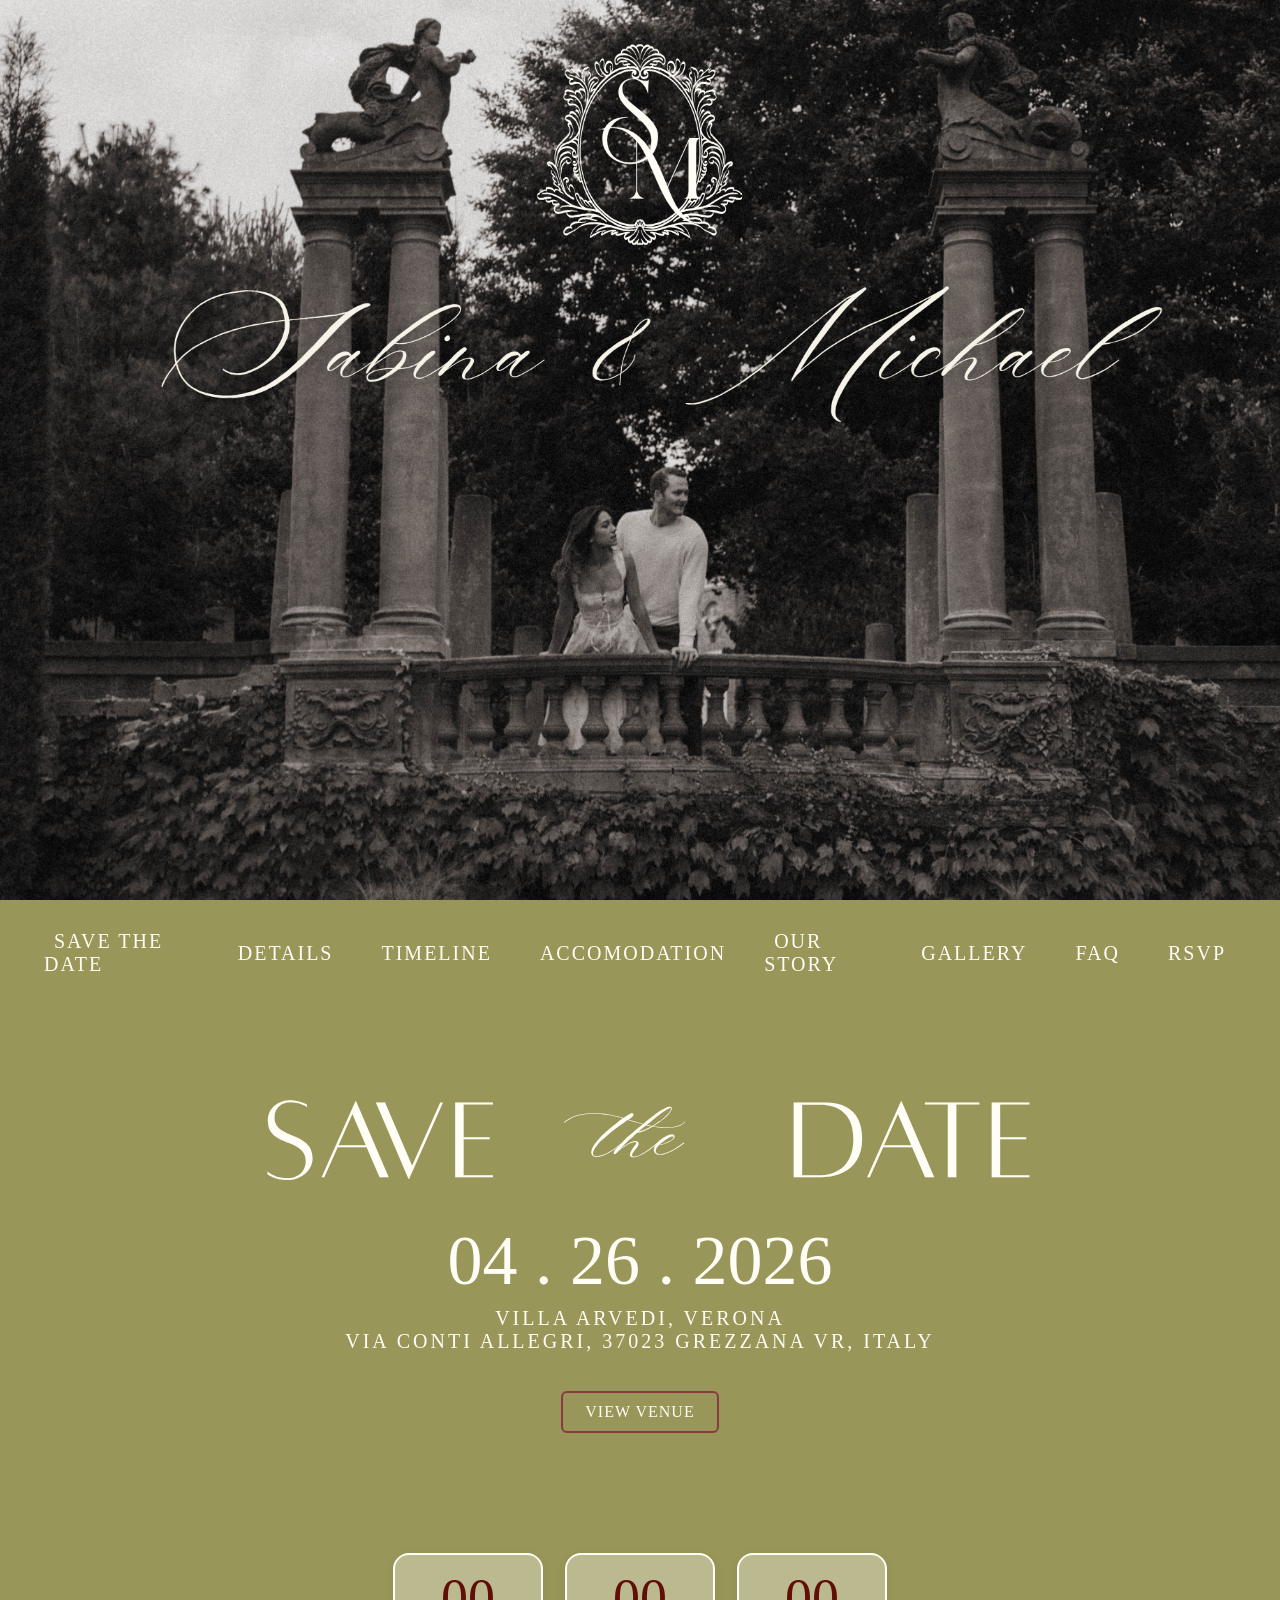
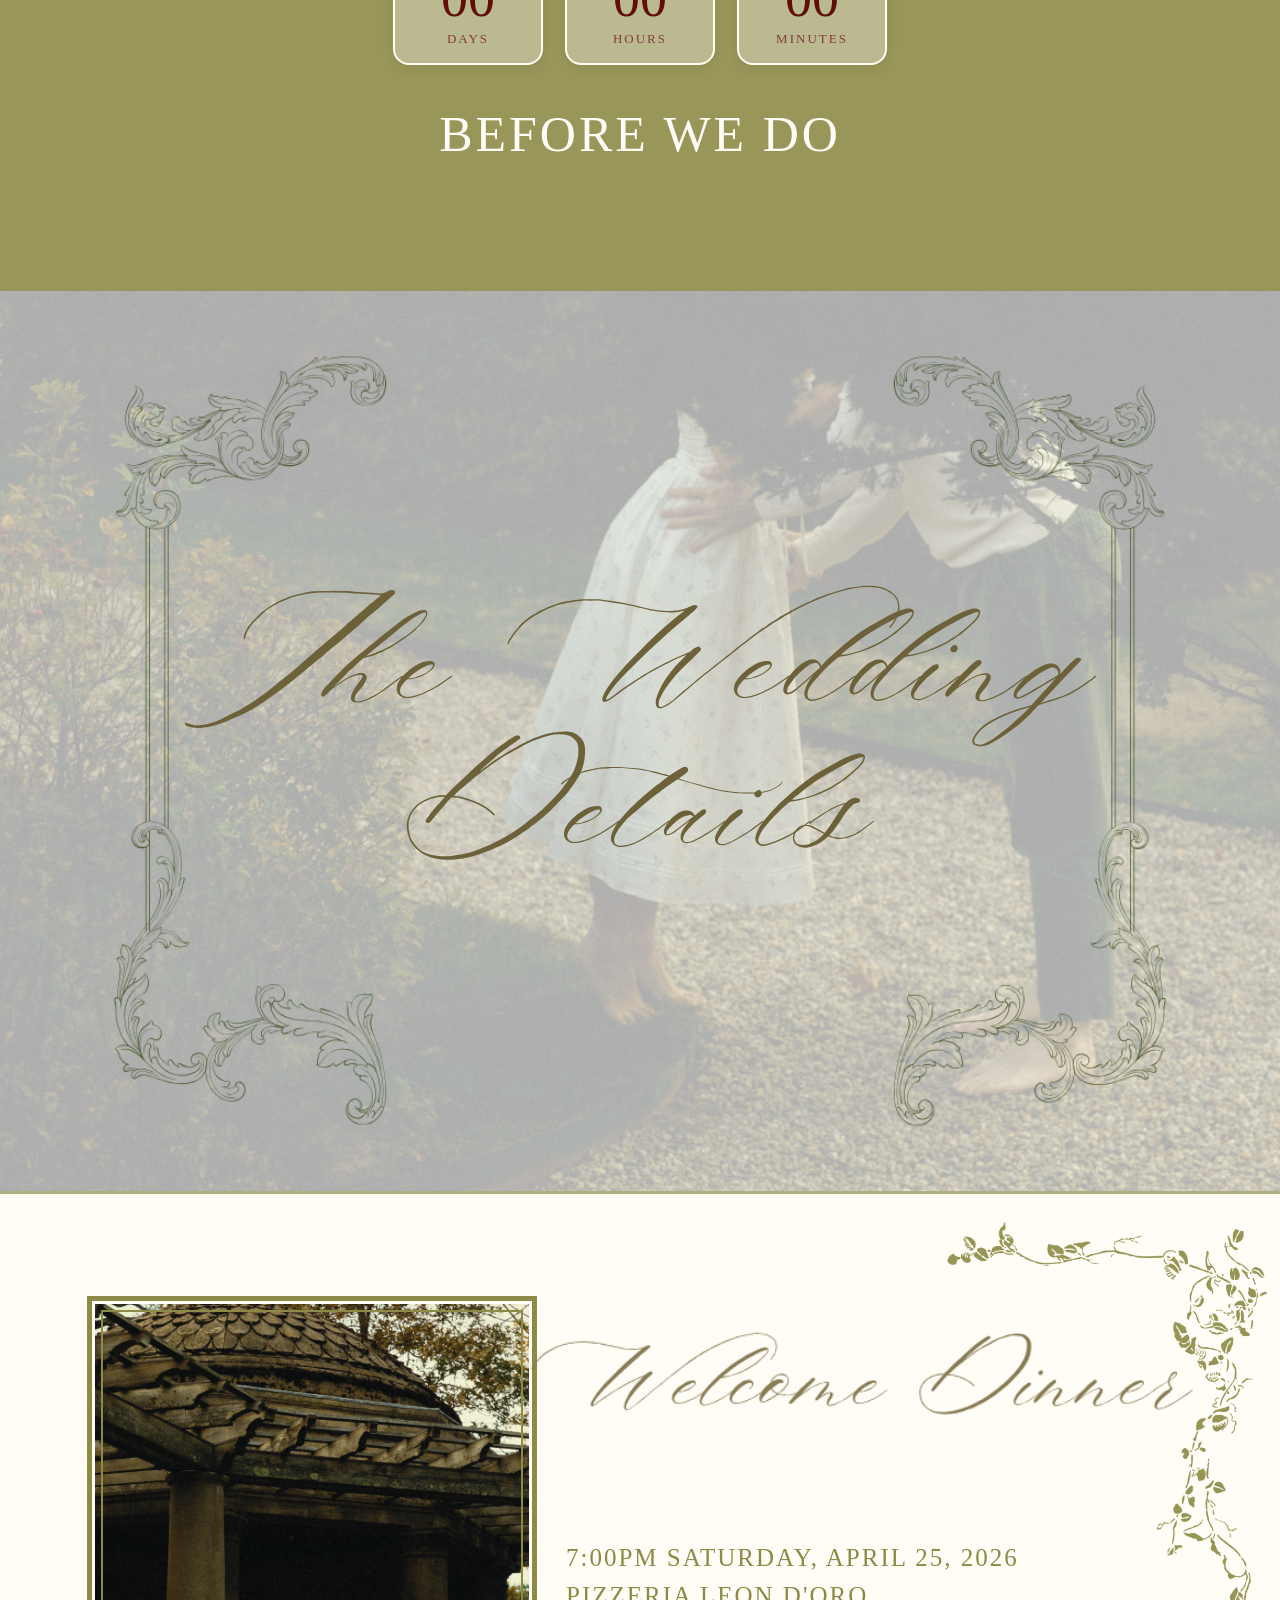
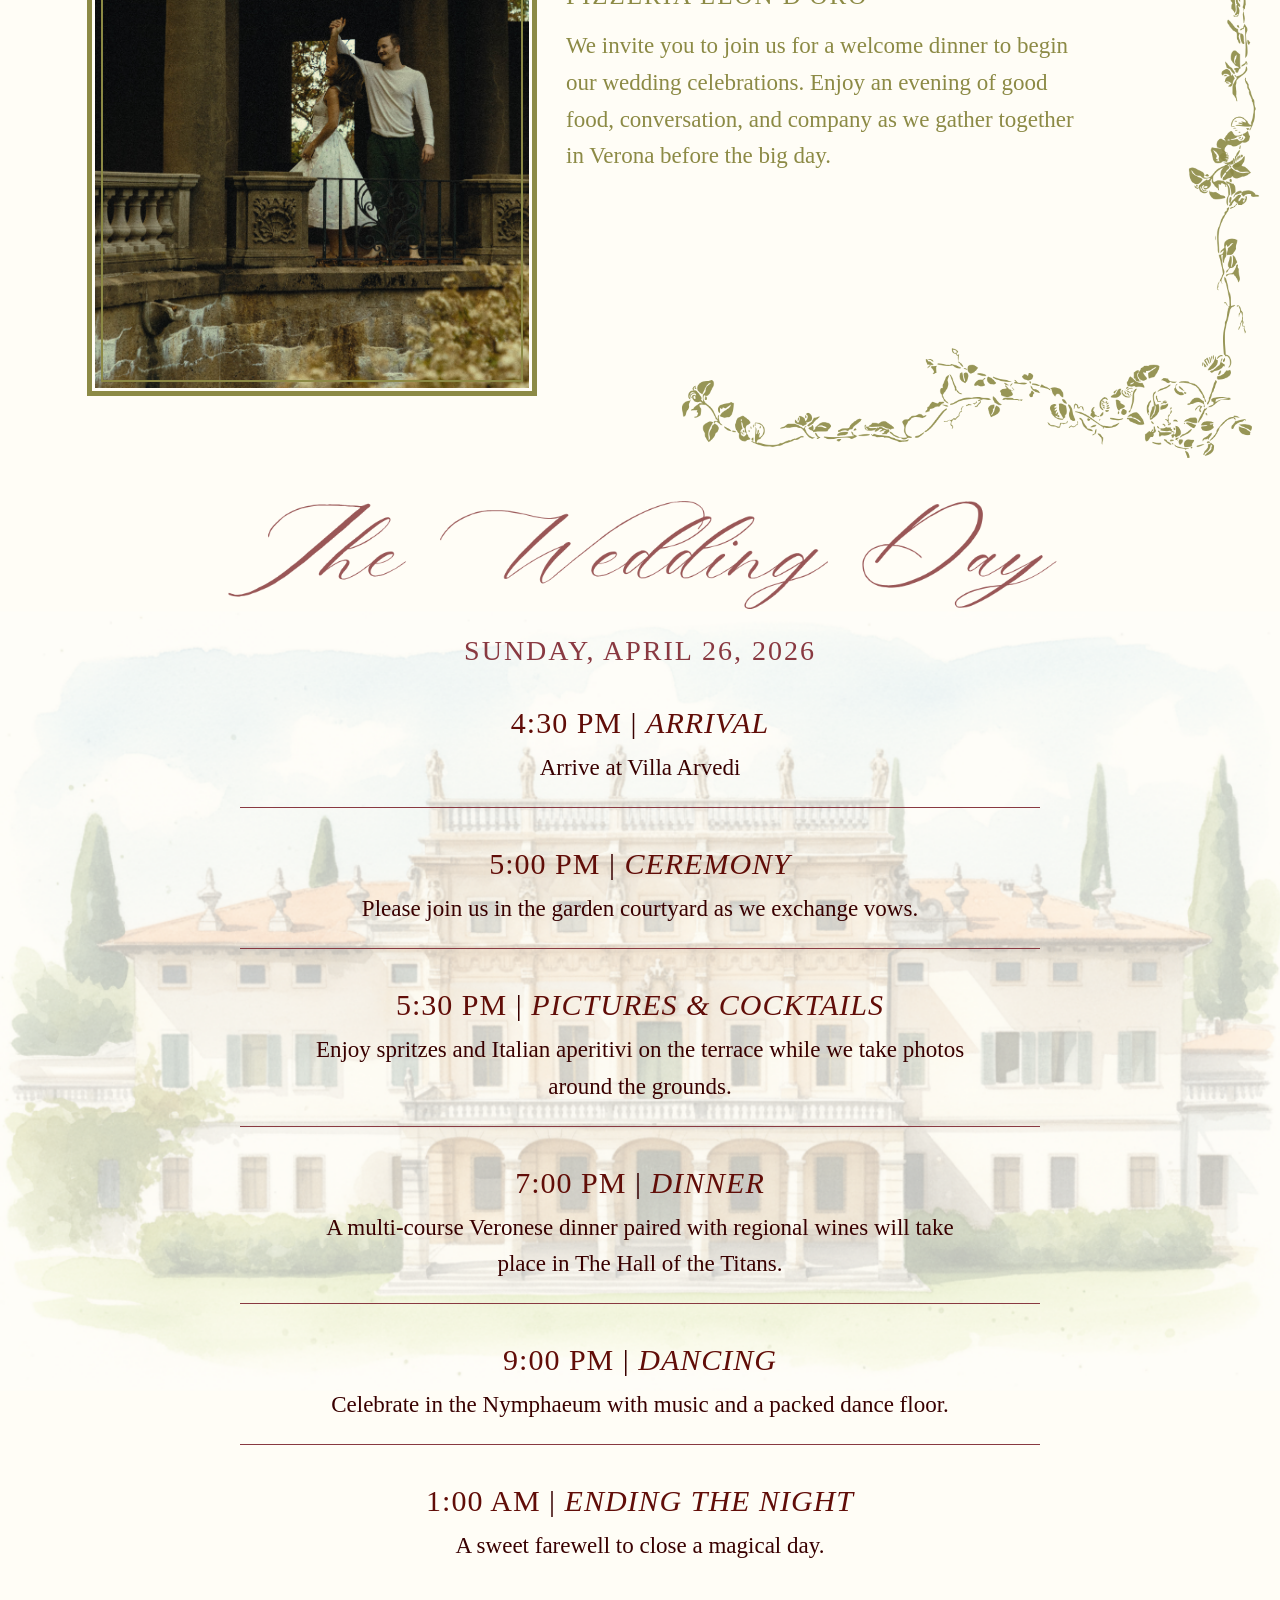
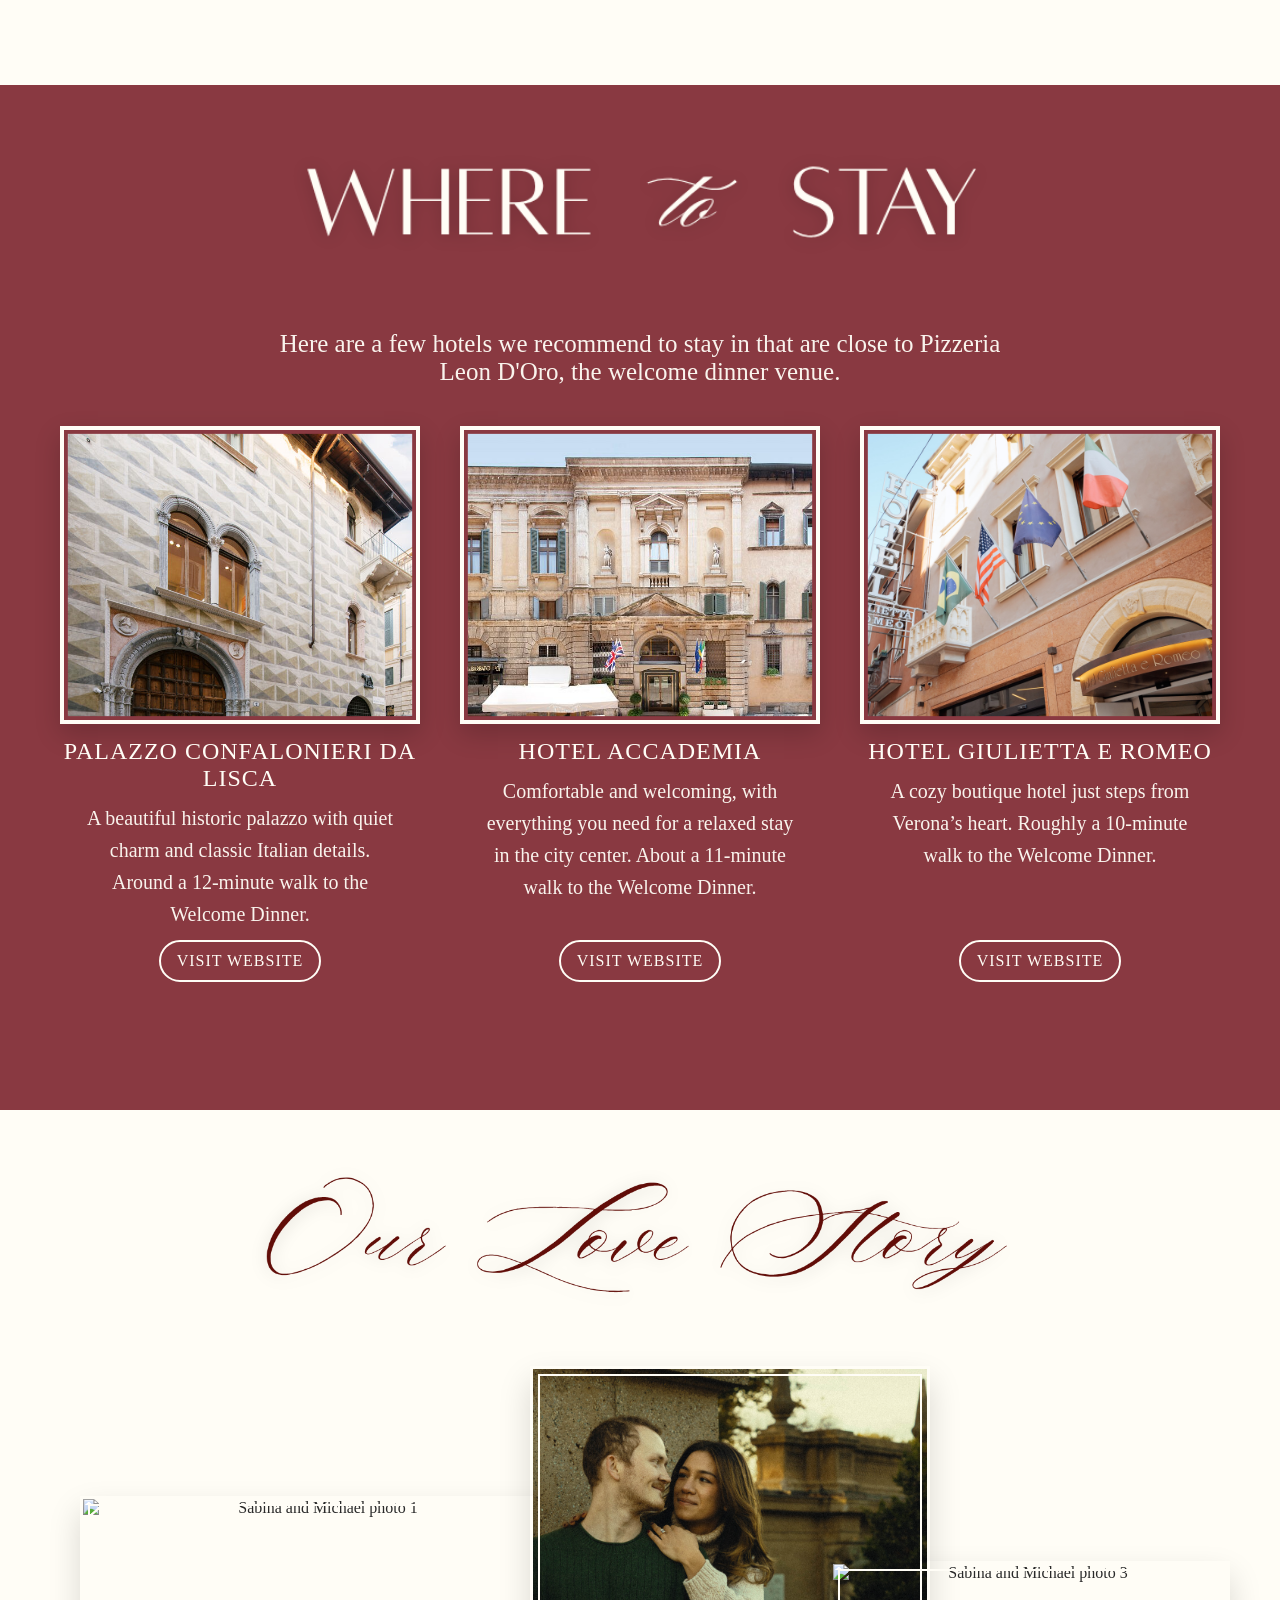
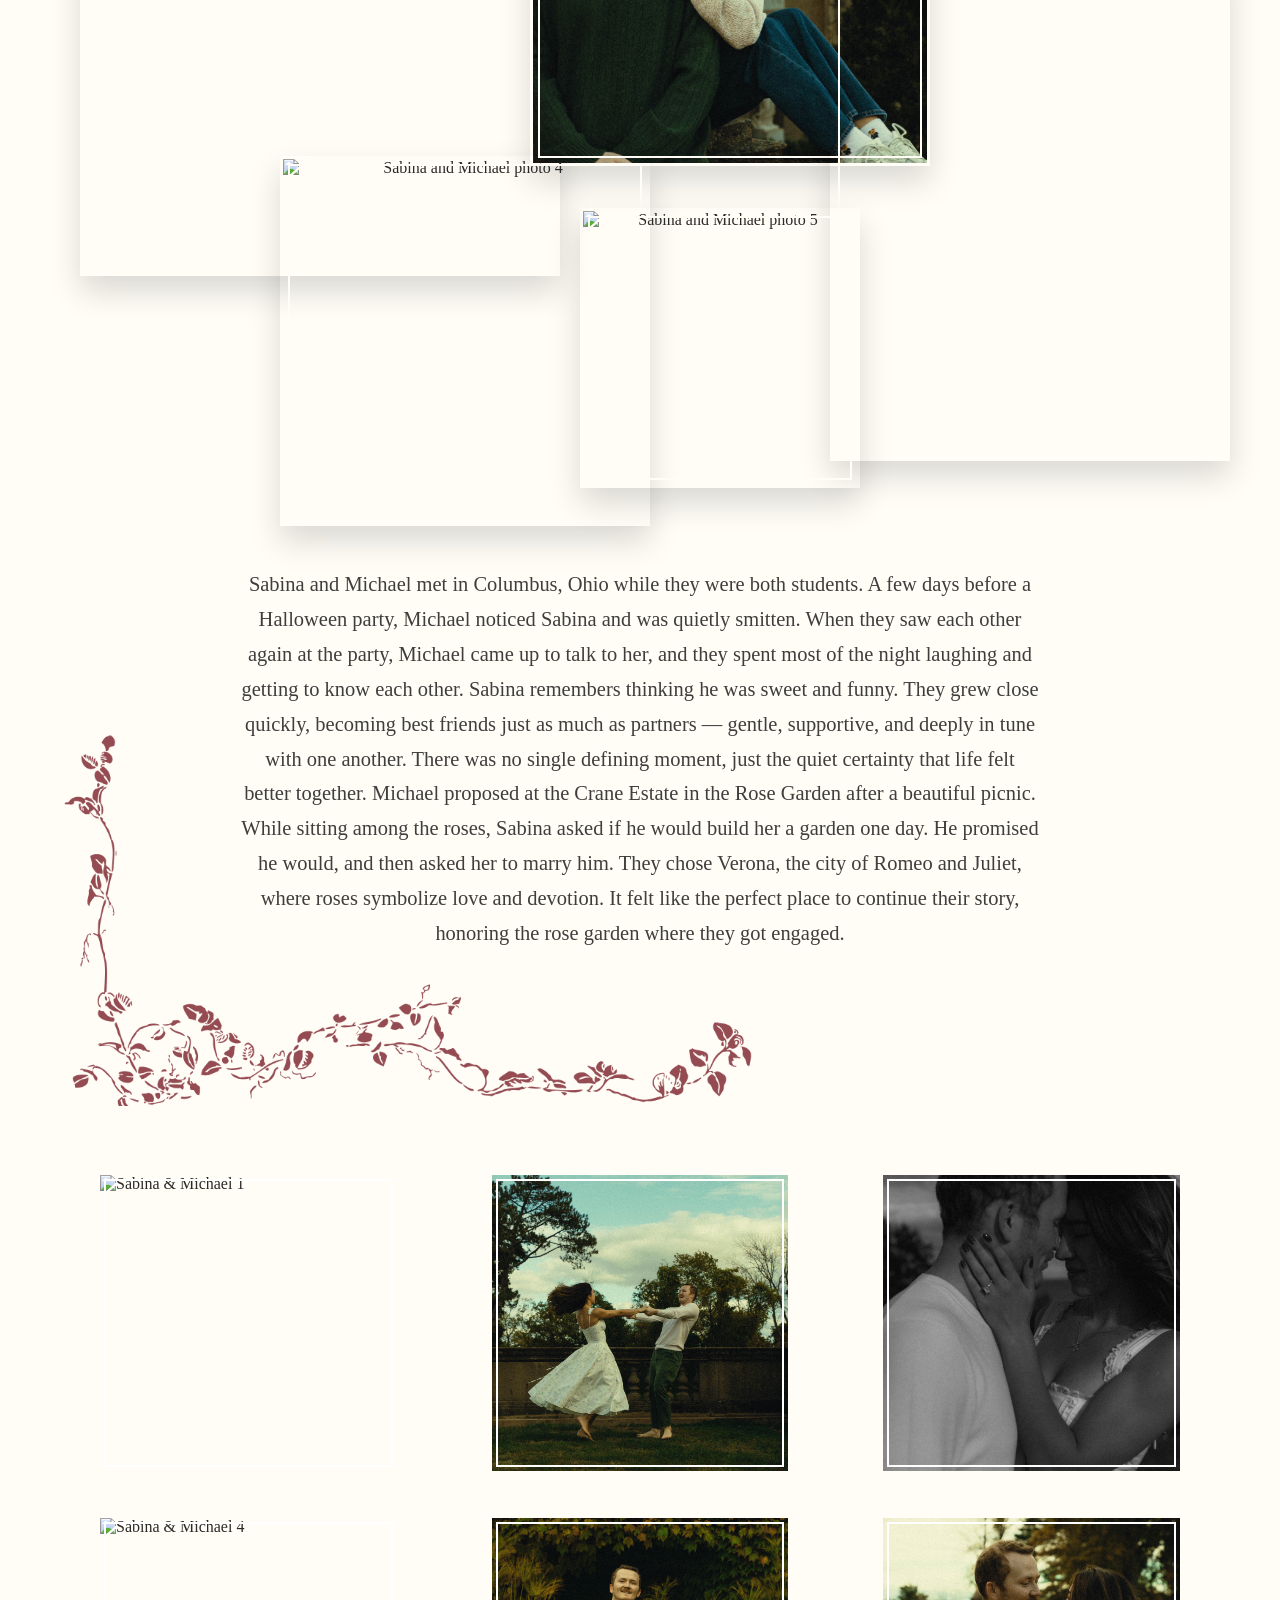
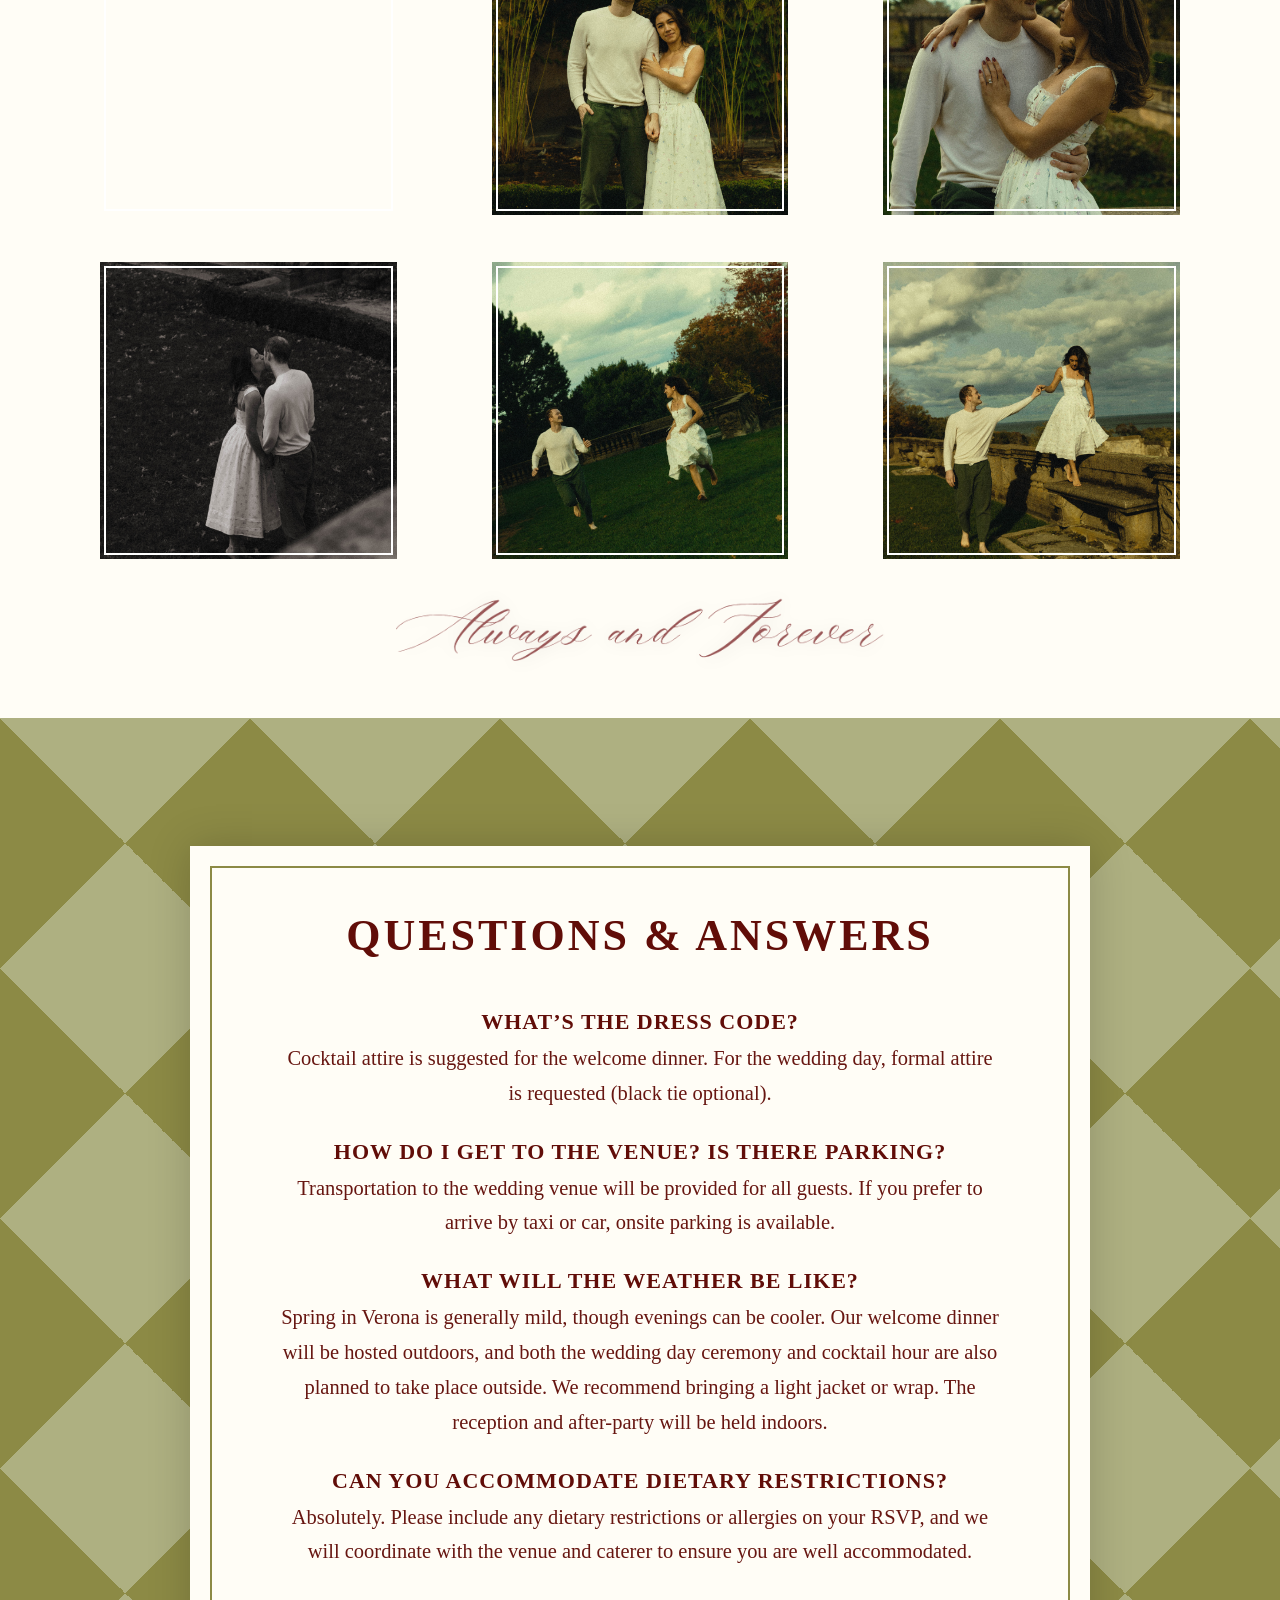
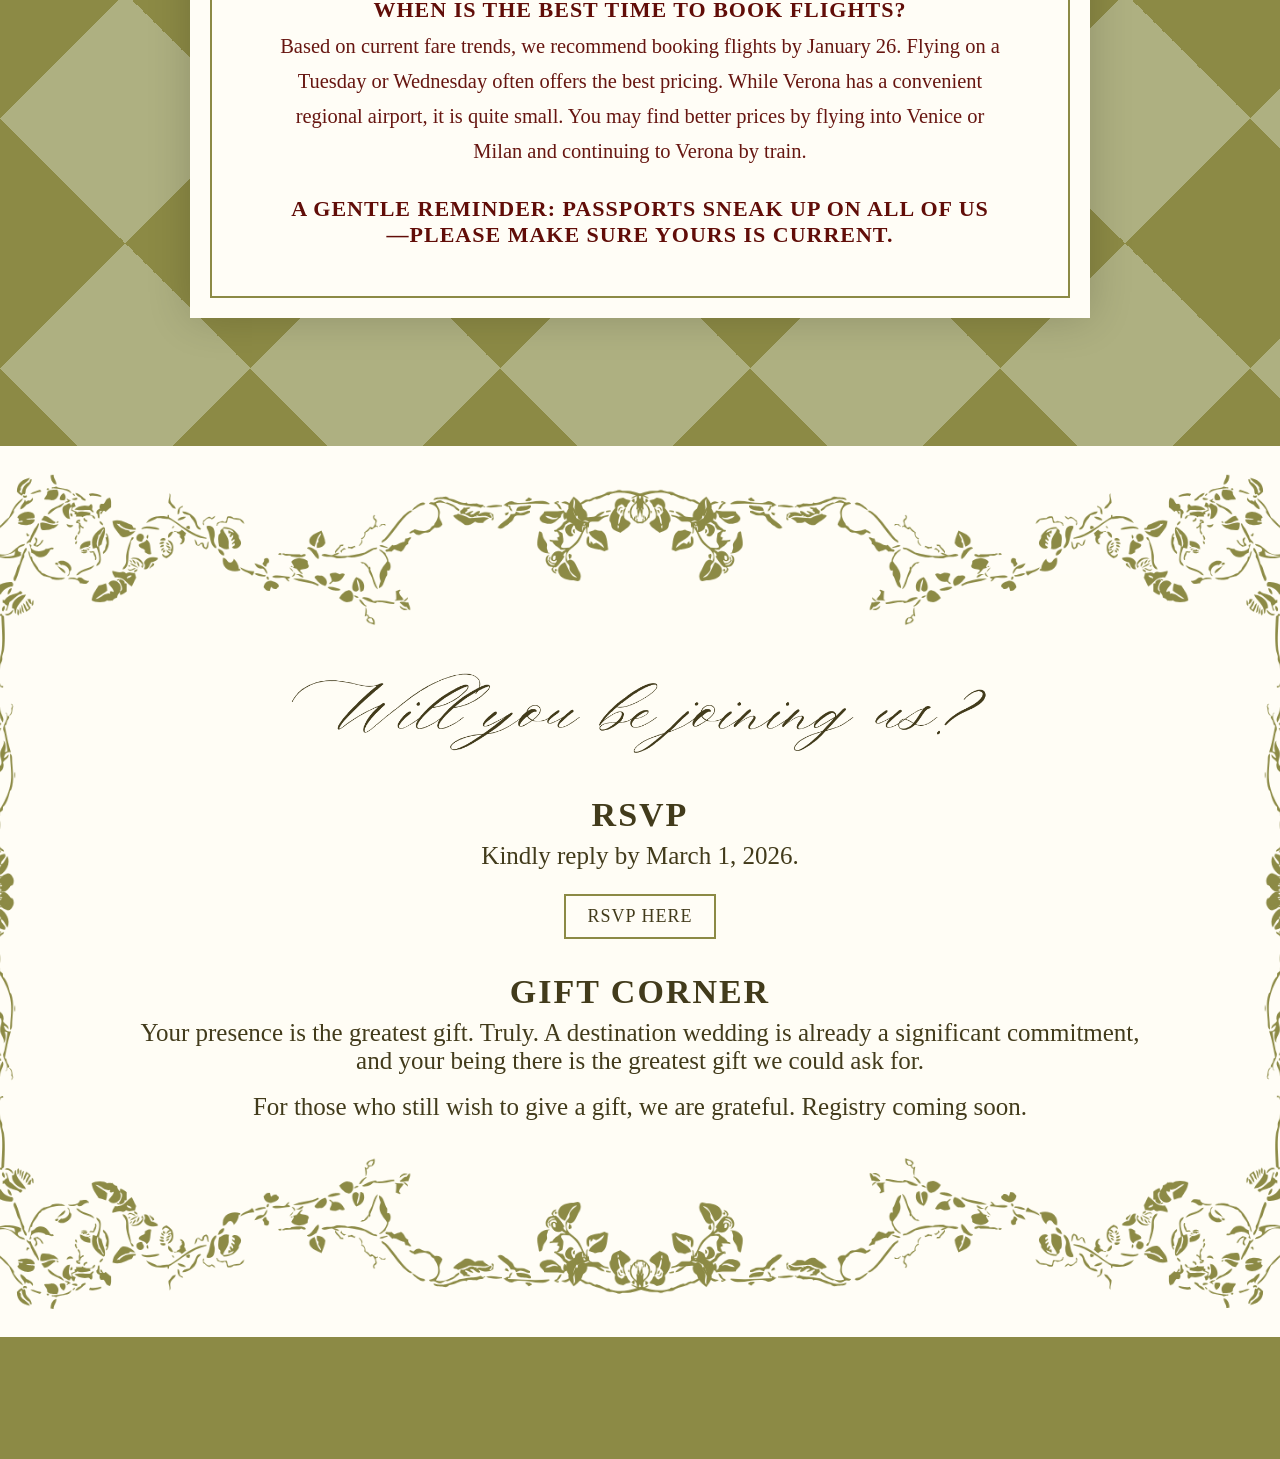
==== commit f3f68ea7: "removed children" ====
--- a/index.html
+++ b/index.html
@@ -320,13 +320,6 @@
                         </p>
                     </div>
                     <div class="faq-item">
-                        <h3 class="faq-question">Can we bring our children?</h3>
-                        <p class="faq-answer">
-                            We politely request no children attend the ceremony and reception. Thank you in advance for
-                            understanding.
-                        </p>
-                    </div>
-                    <div class="faq-item">
                         <h3 class="faq-question">How do I get to the venue? Is there parking?</h3>
                         <p class="faq-answer">
                             Transportation to the wedding venue will be provided for all guests.
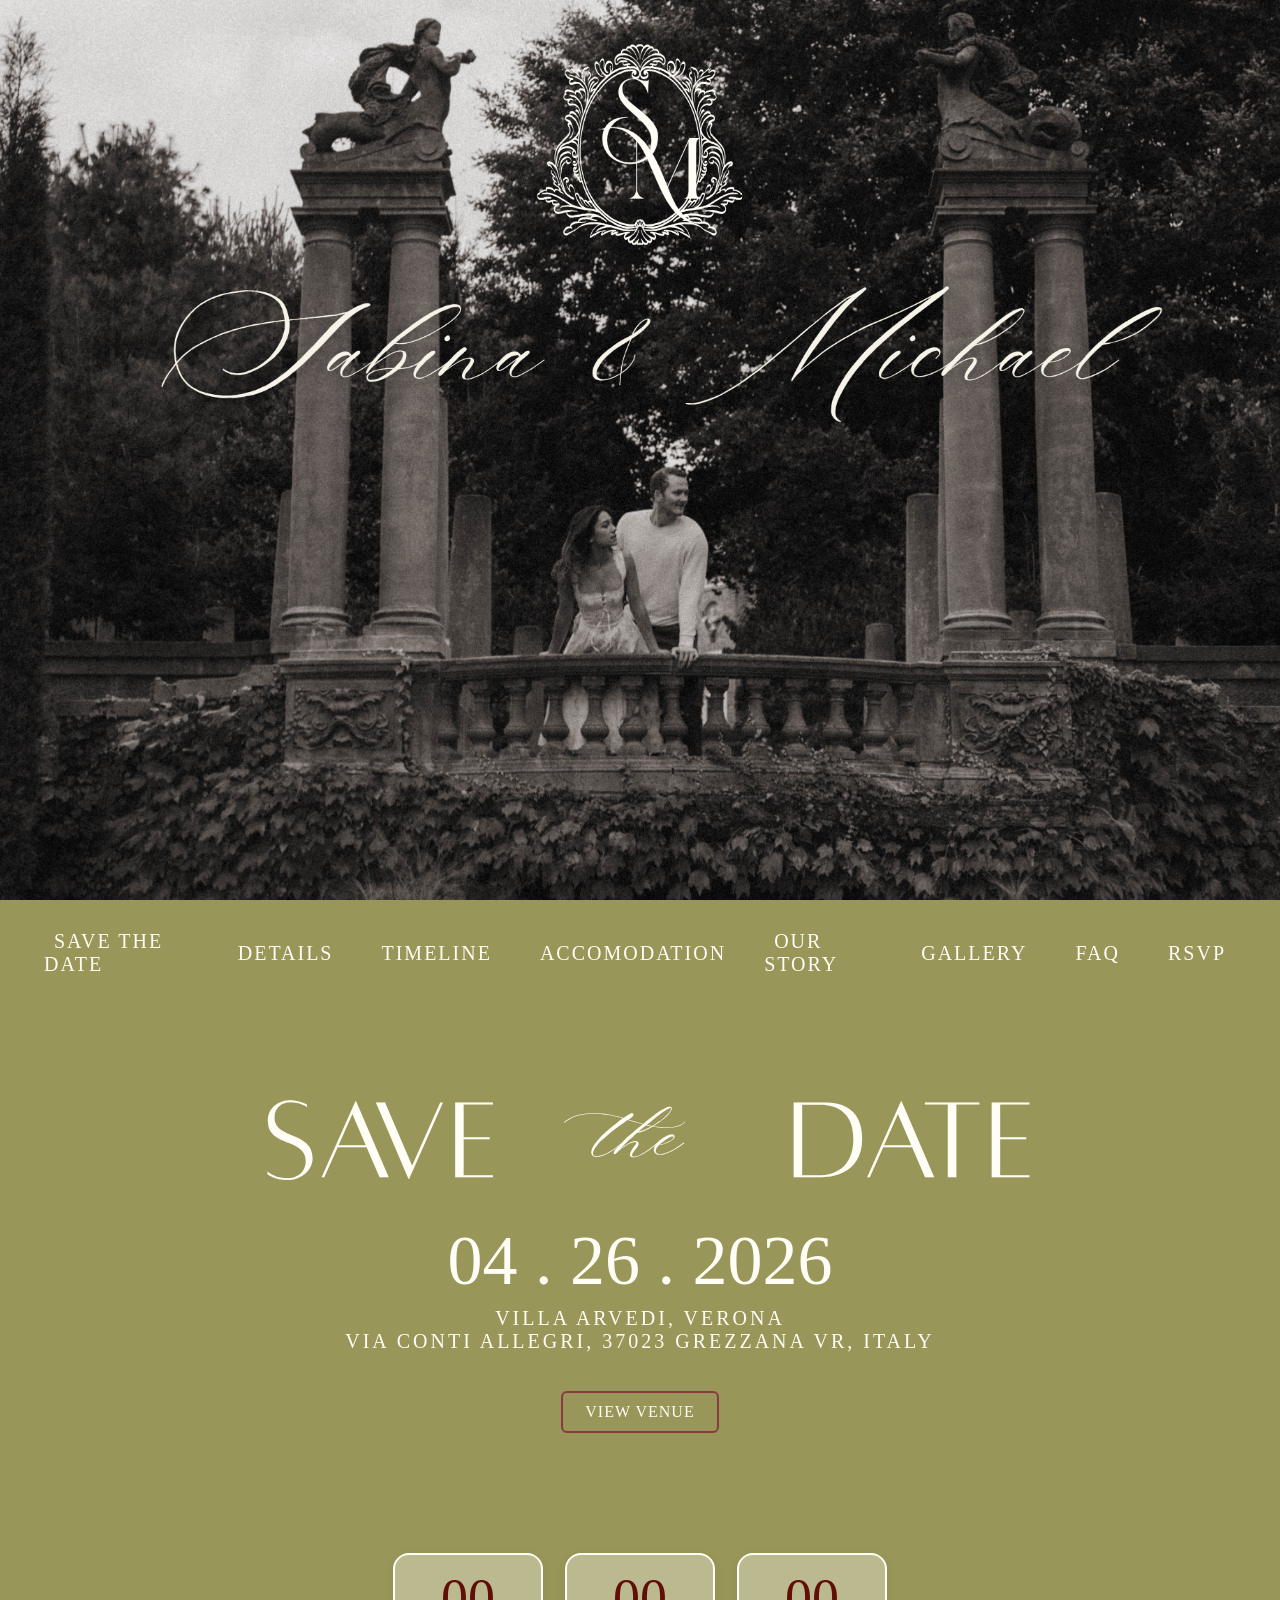
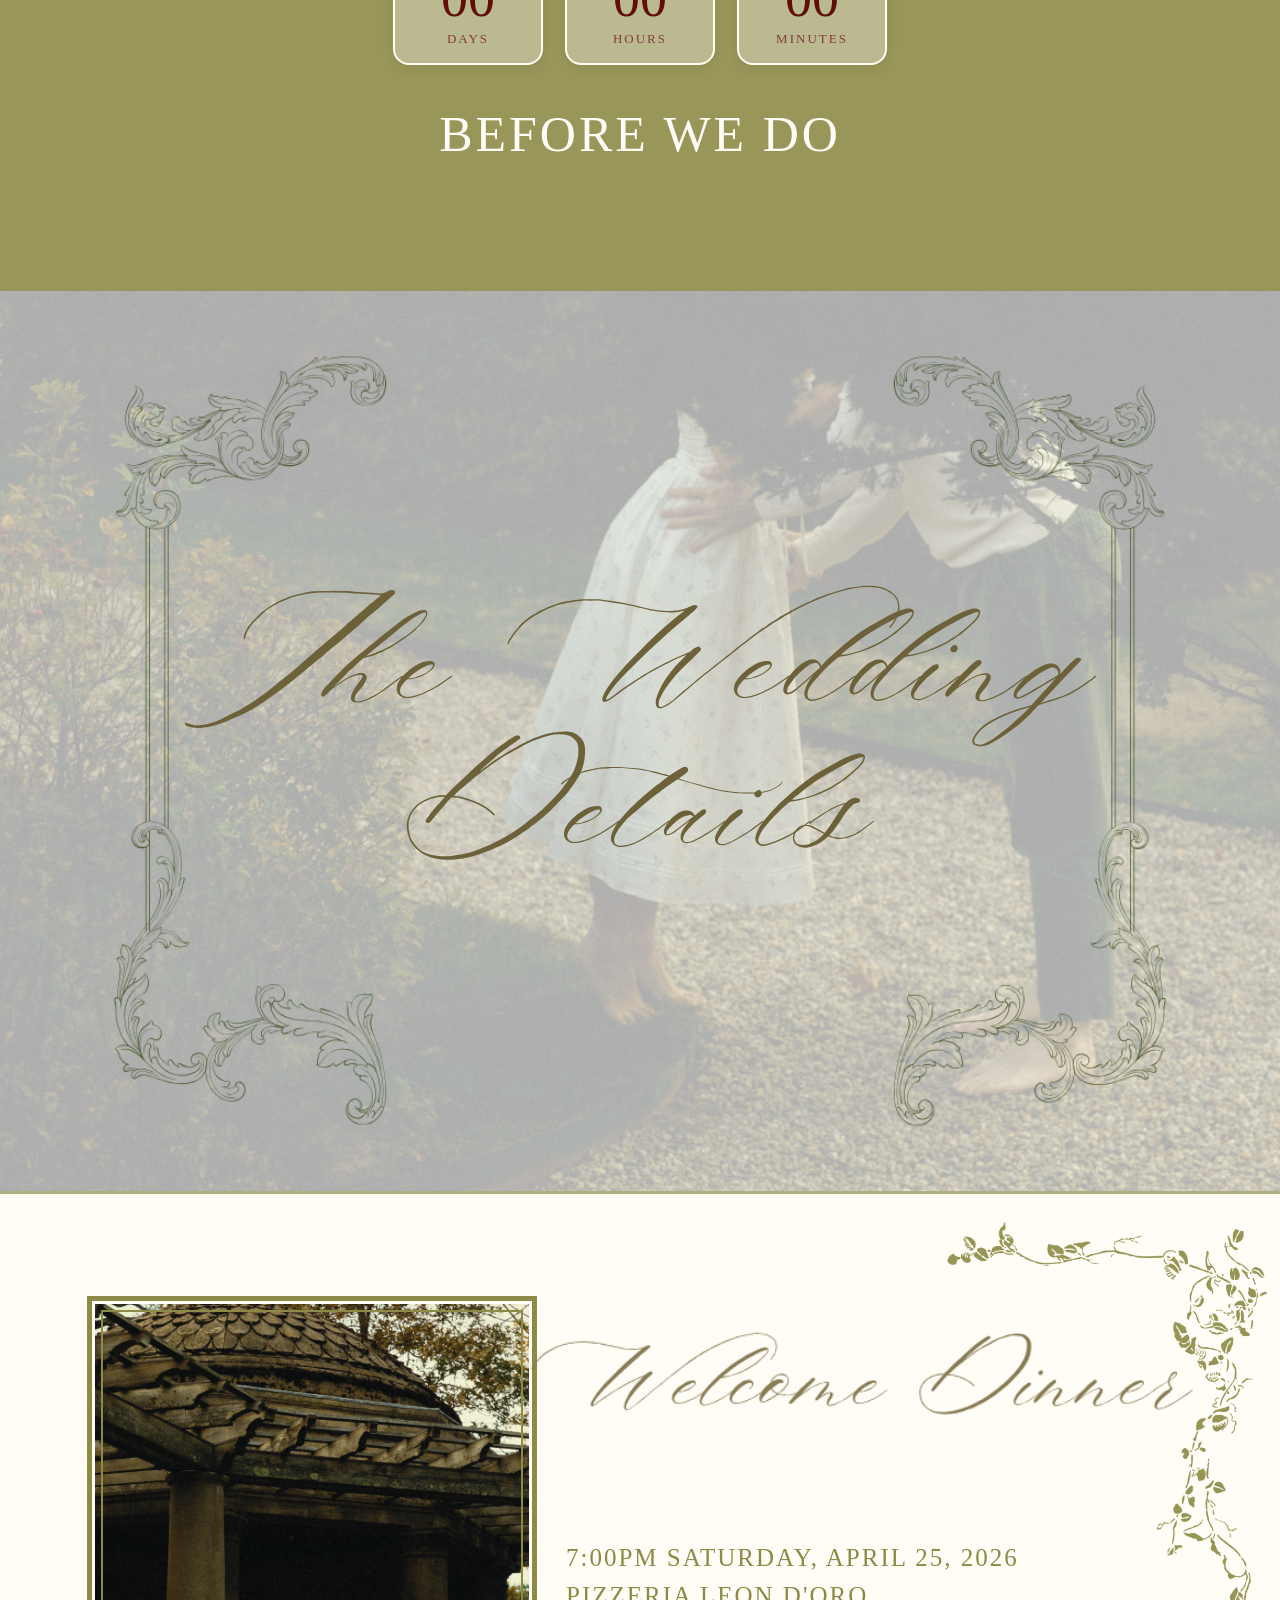
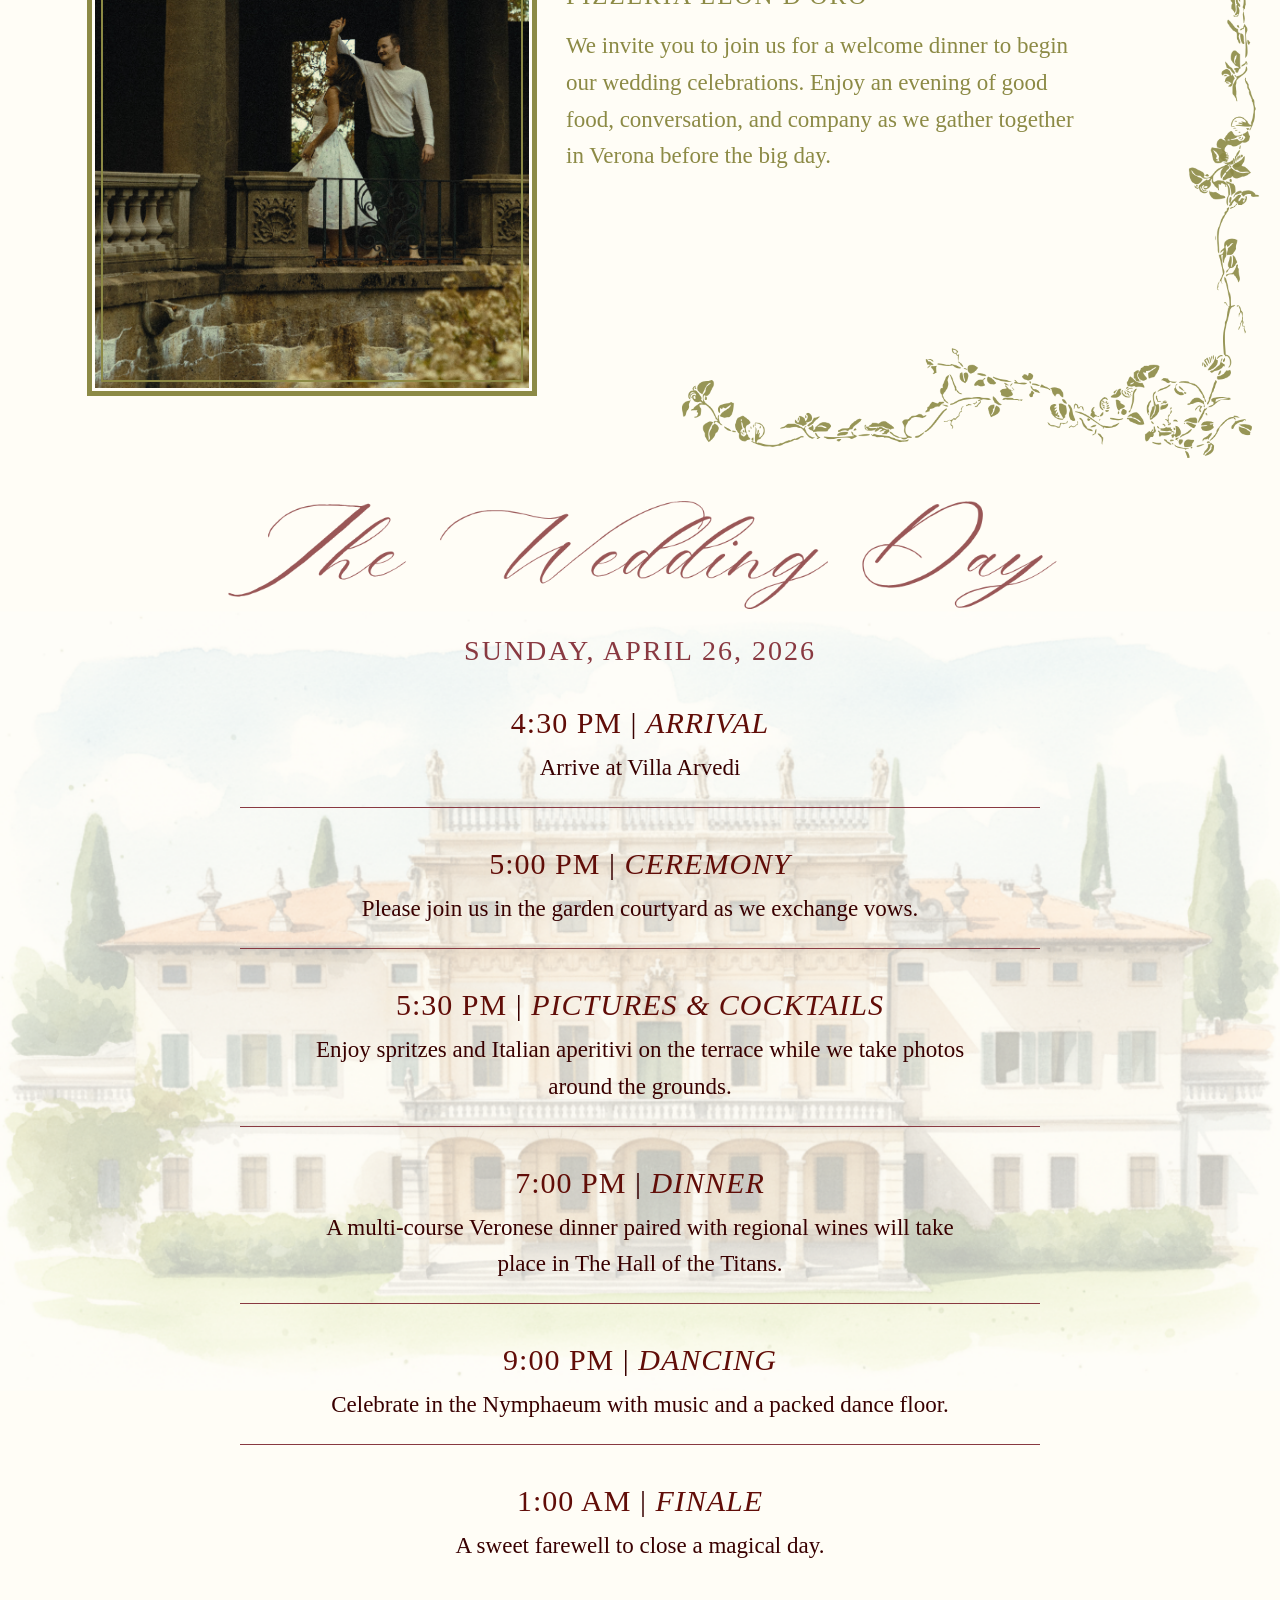
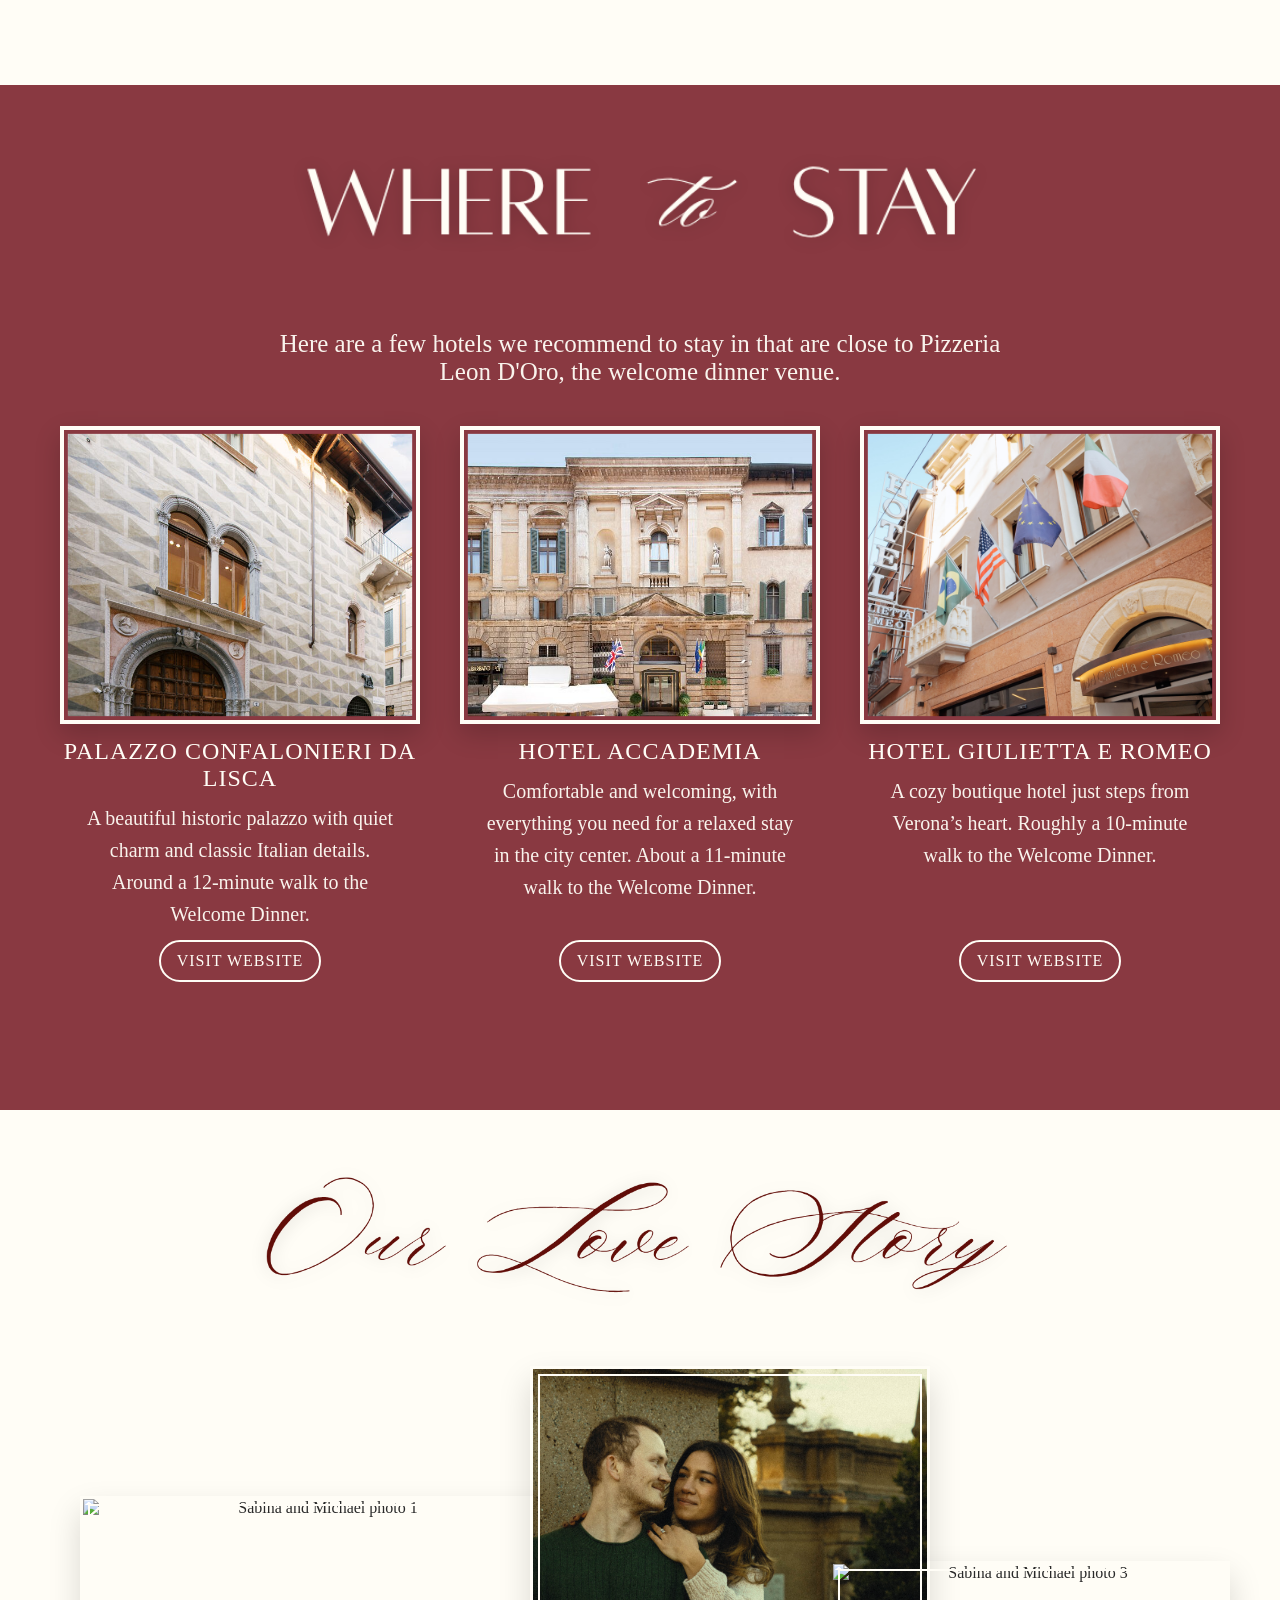
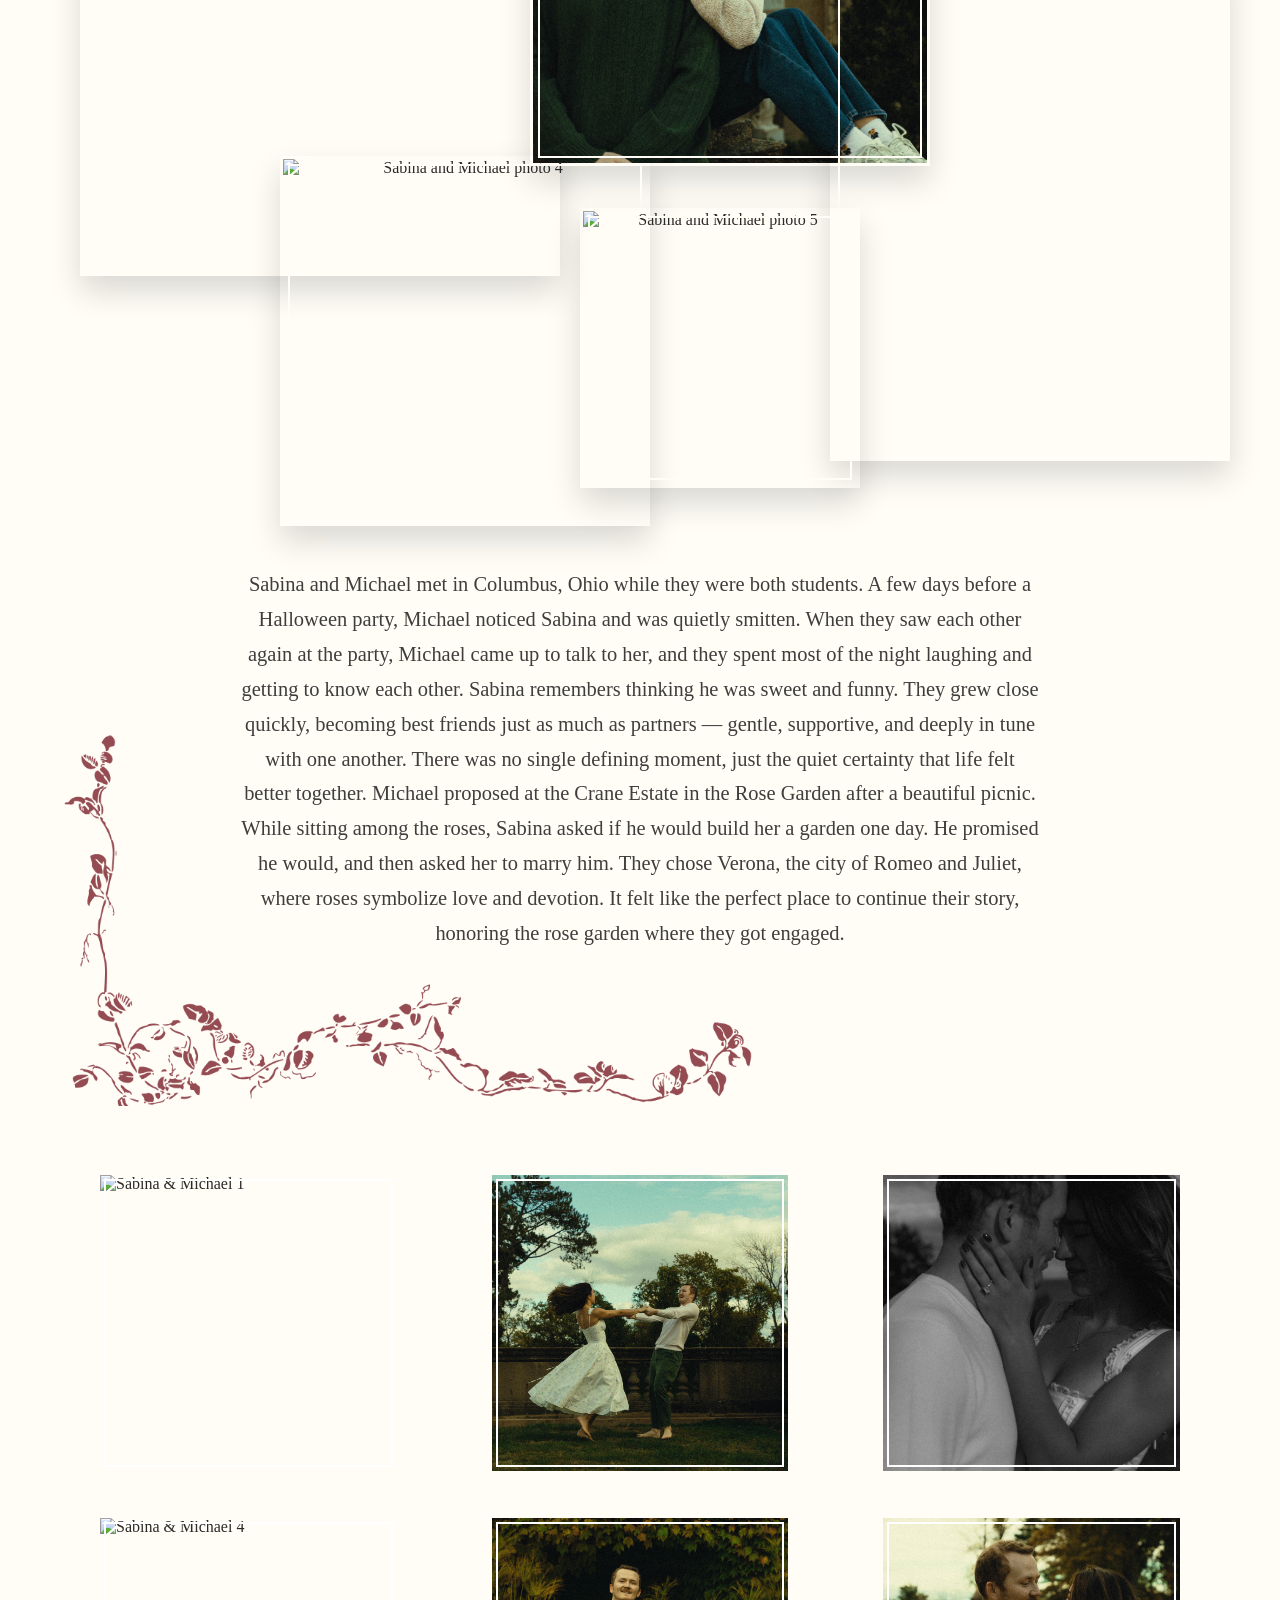
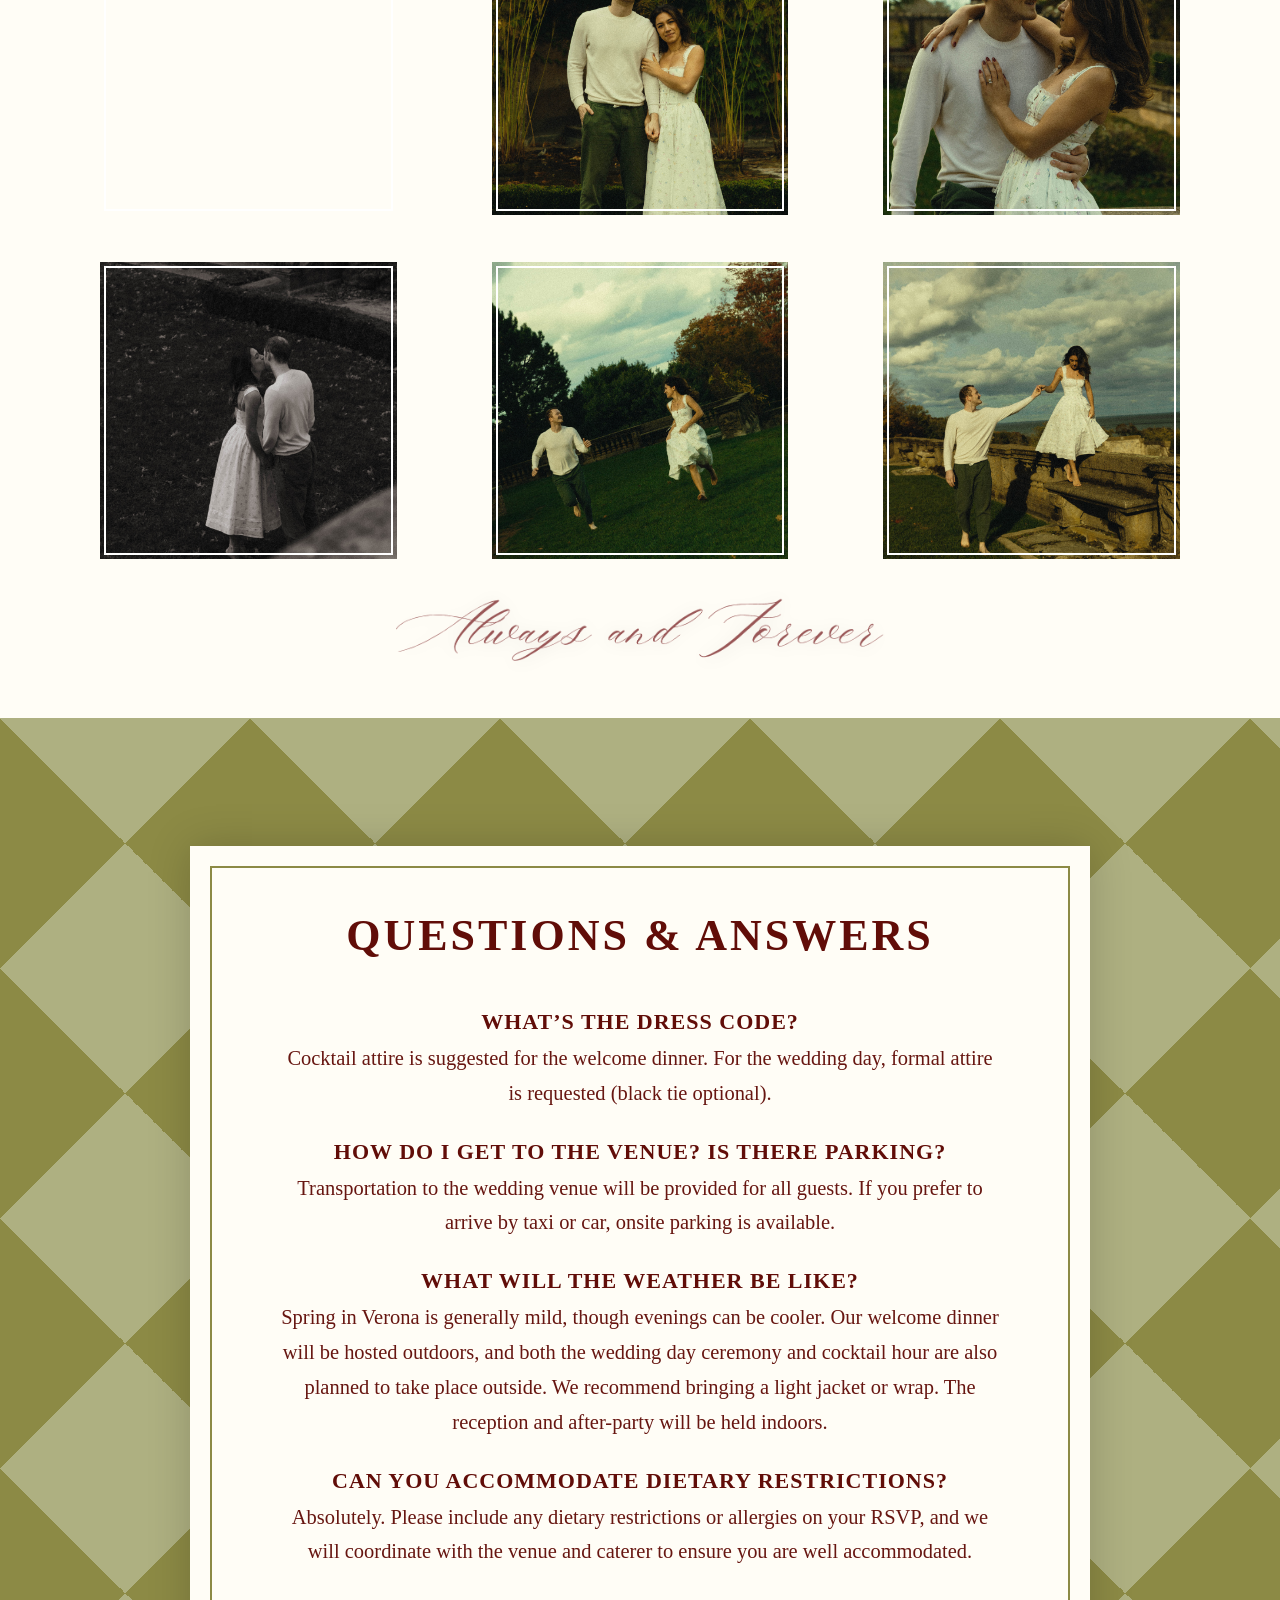
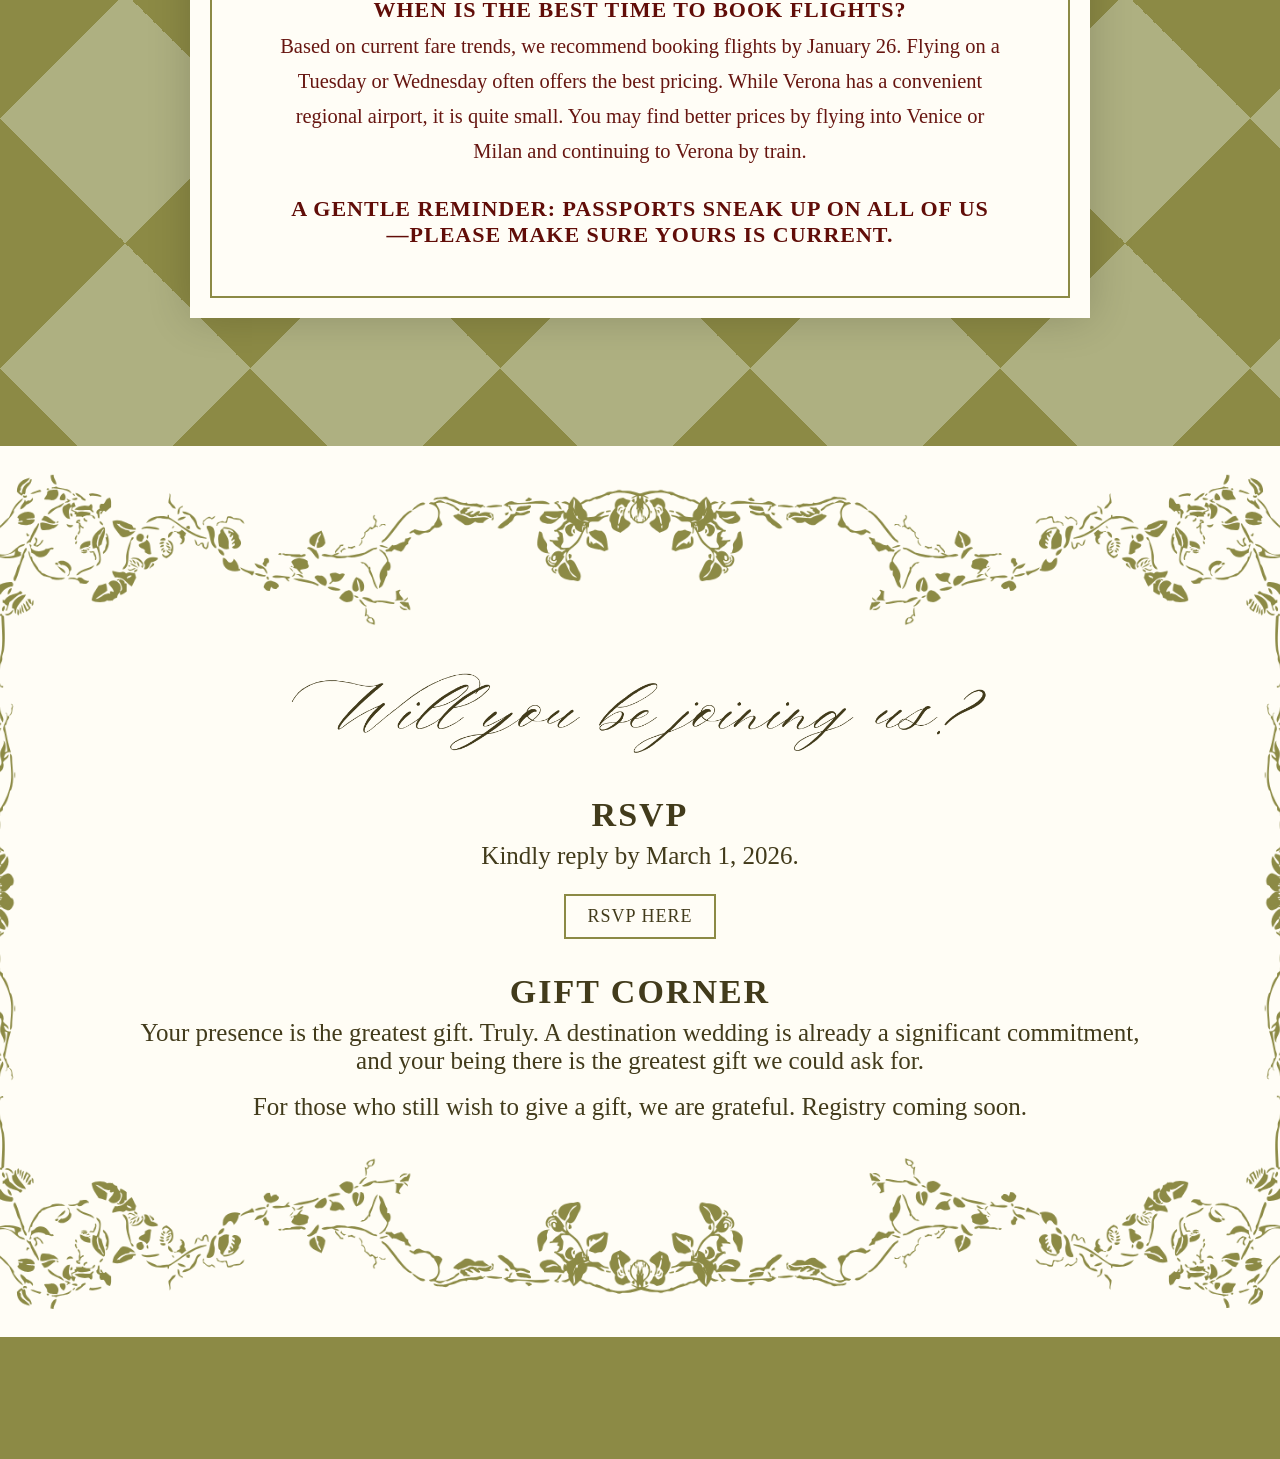
==== commit db0af0d8: "changed to finale" ====
--- a/index.html
+++ b/index.html
@@ -161,7 +161,7 @@
                     </div>
 
                     <div class="itinerary-item">
-                        <h3><span class="time">1:00 AM</span> | <span class="event">Ending the Night</span></h3>
+                        <h3><span class="time">1:00 AM</span> | <span class="event">Finale</span></h3>
                         <p>A sweet farewell to close a magical day.</p>
                     </div>
                 </div>
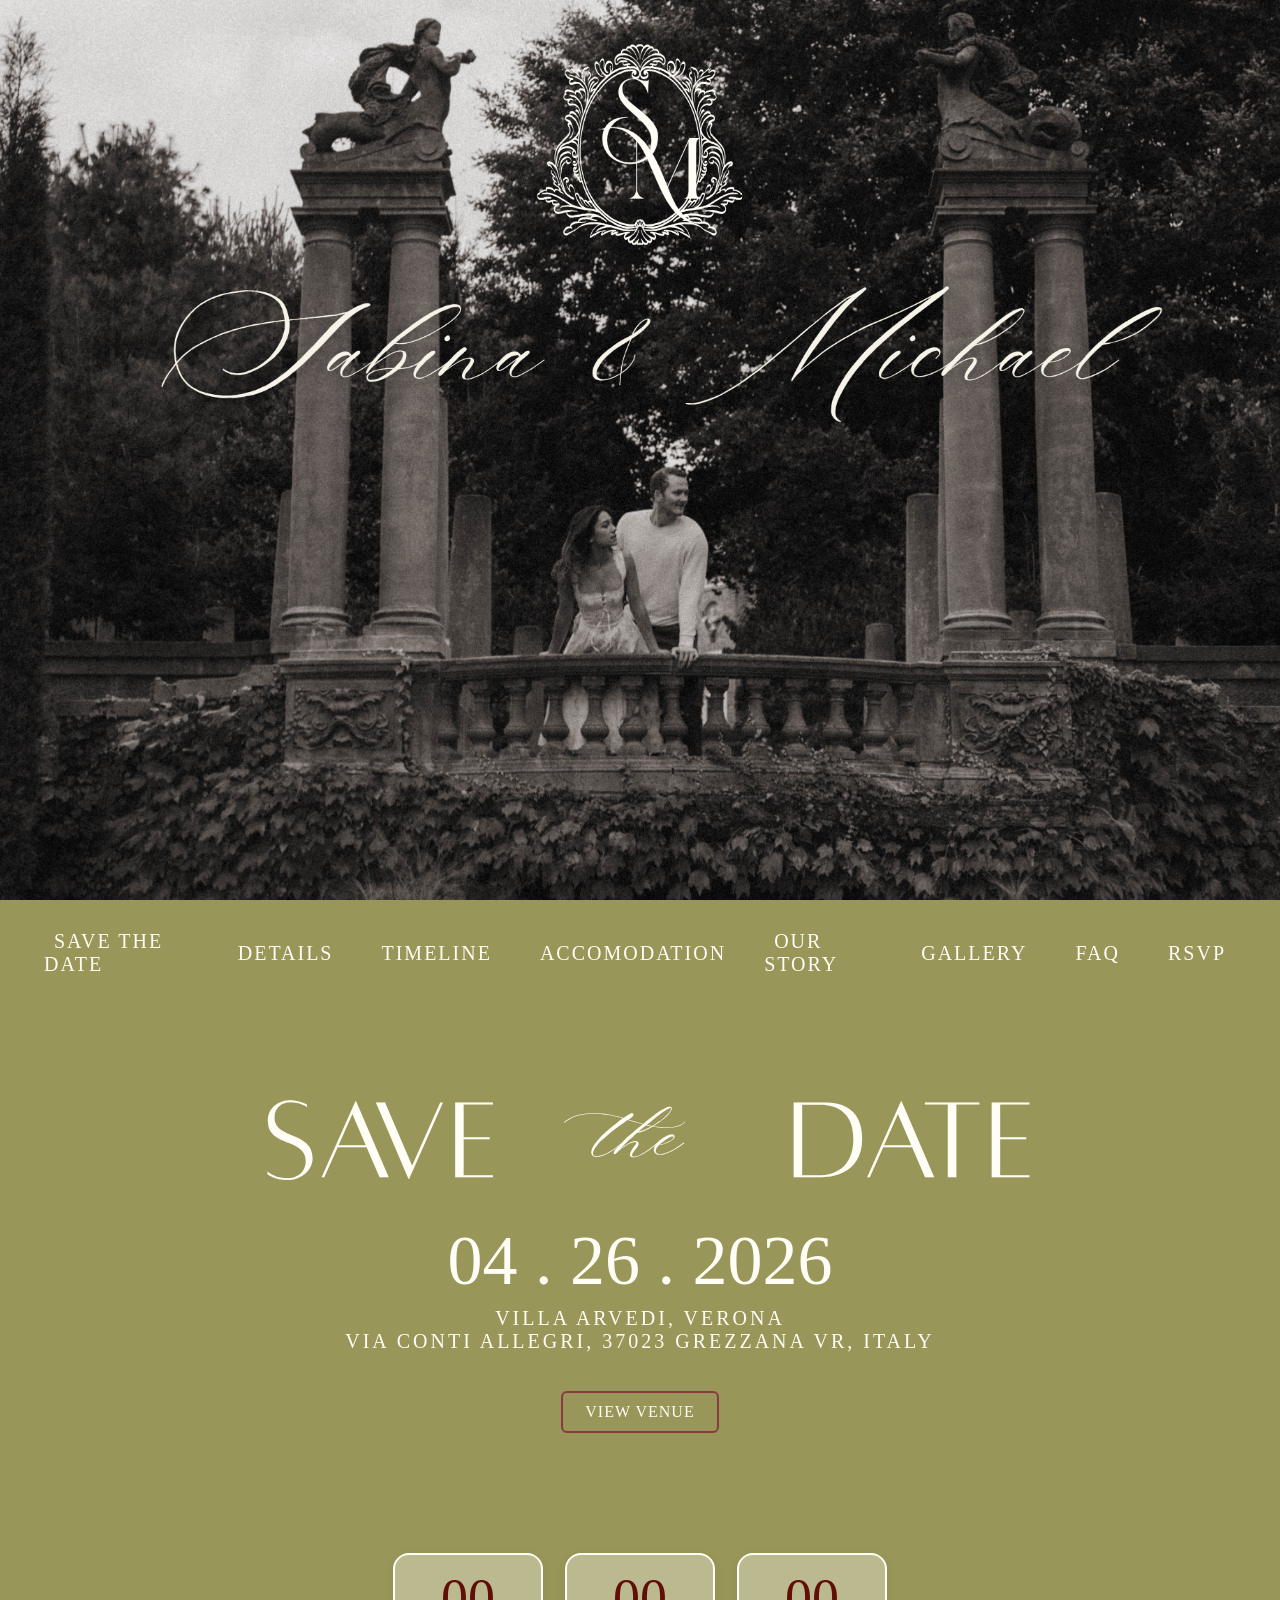
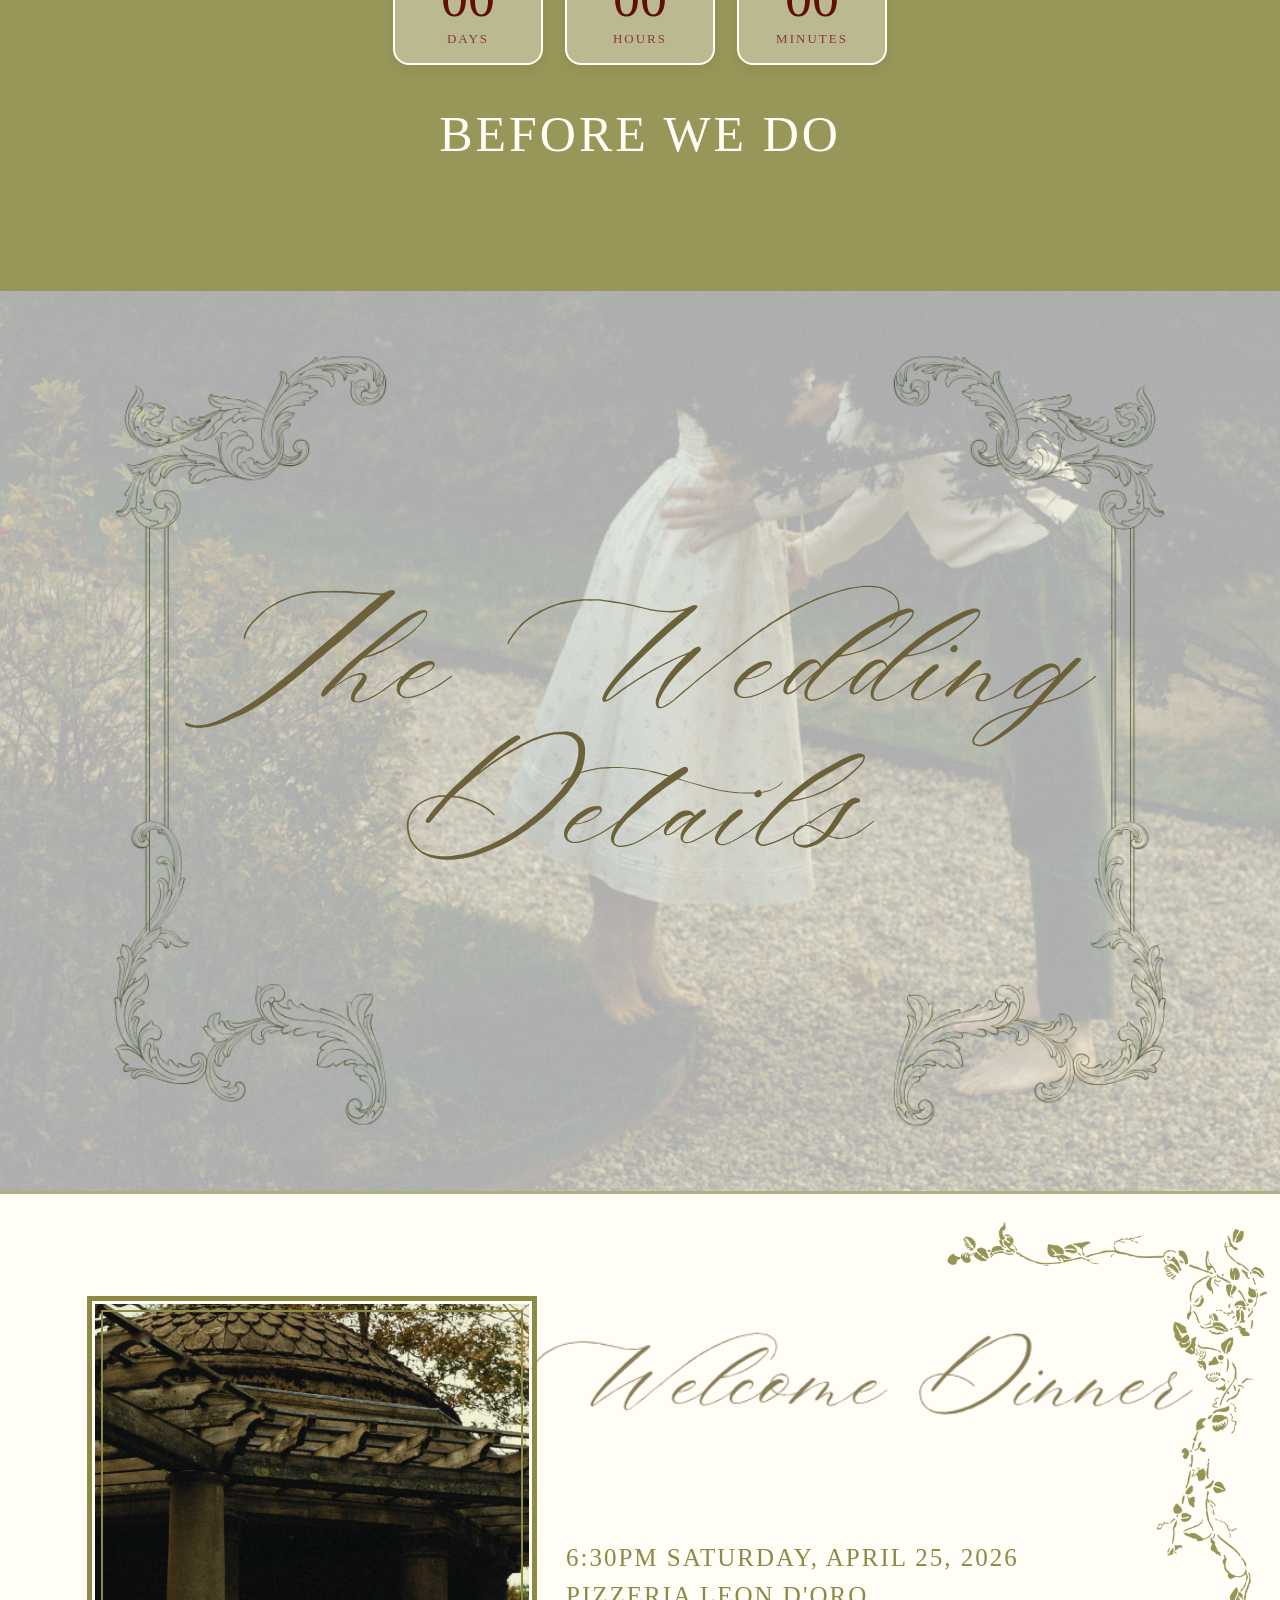
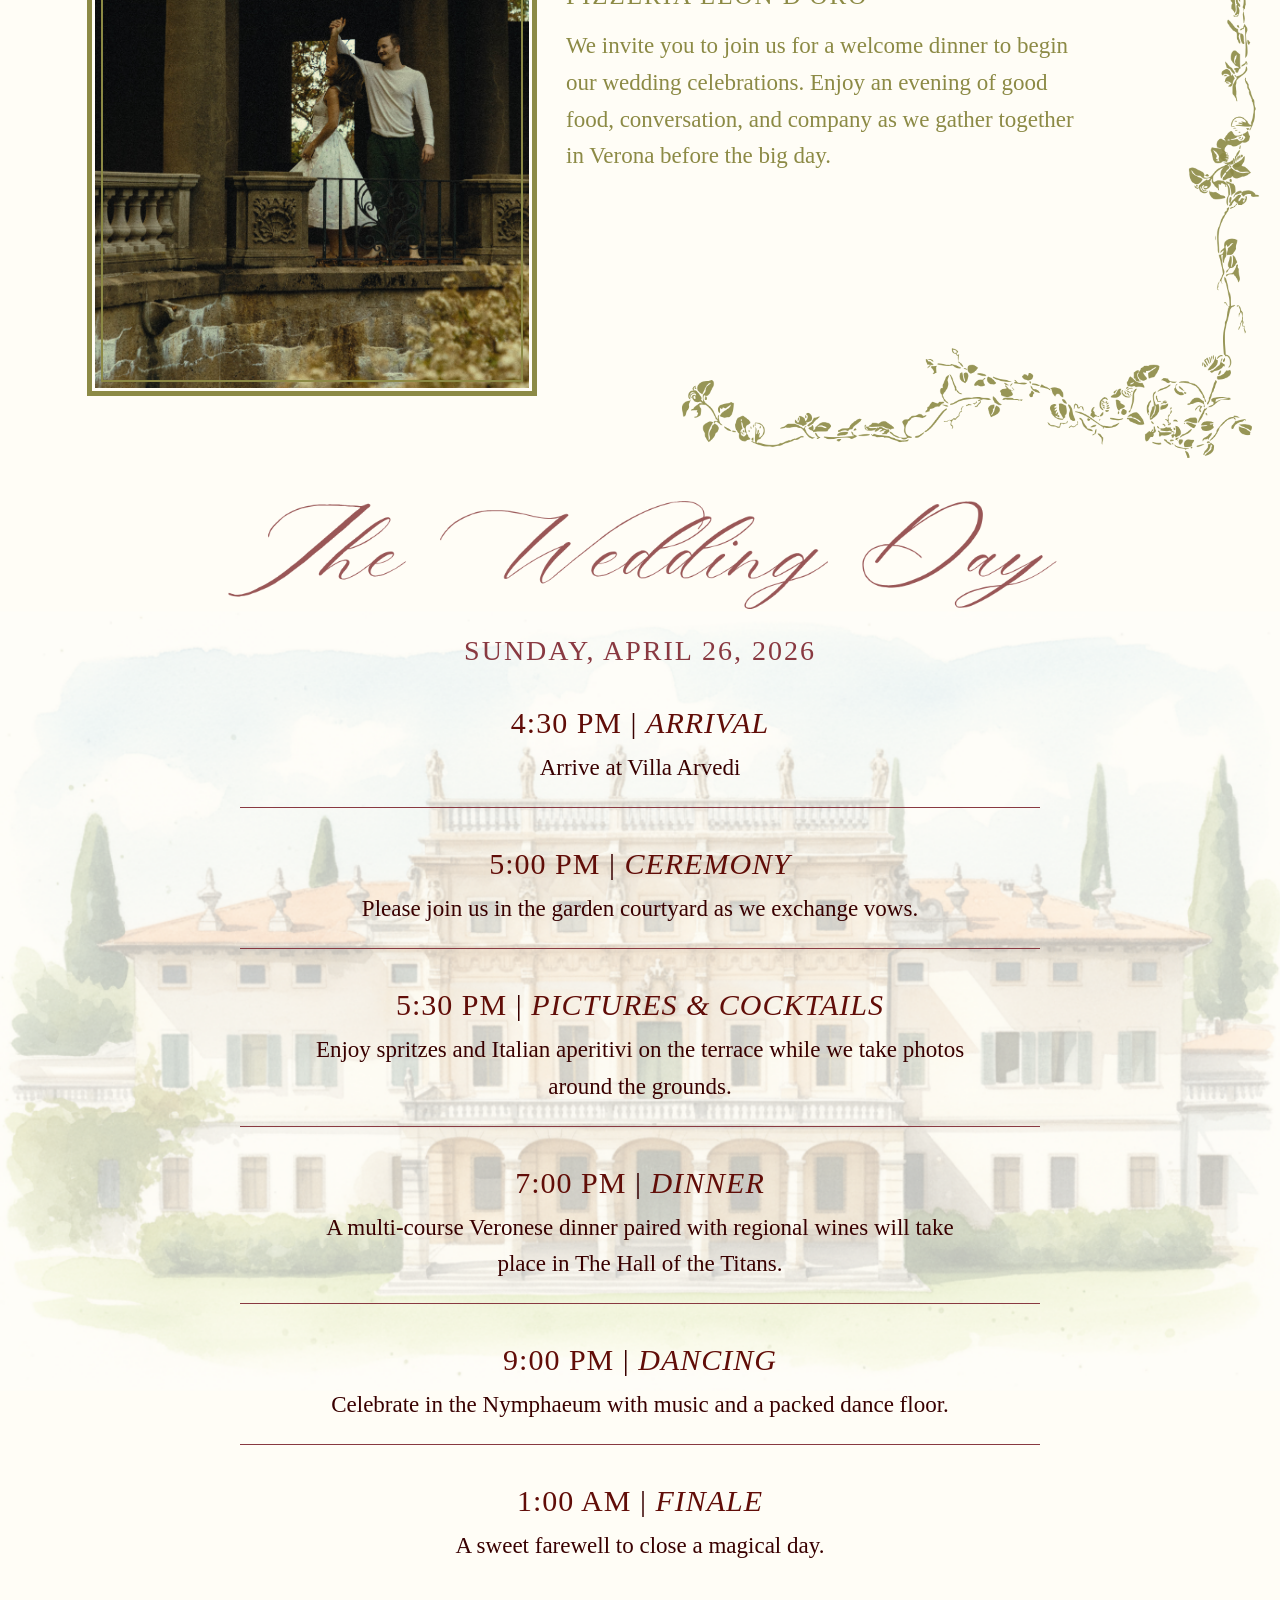
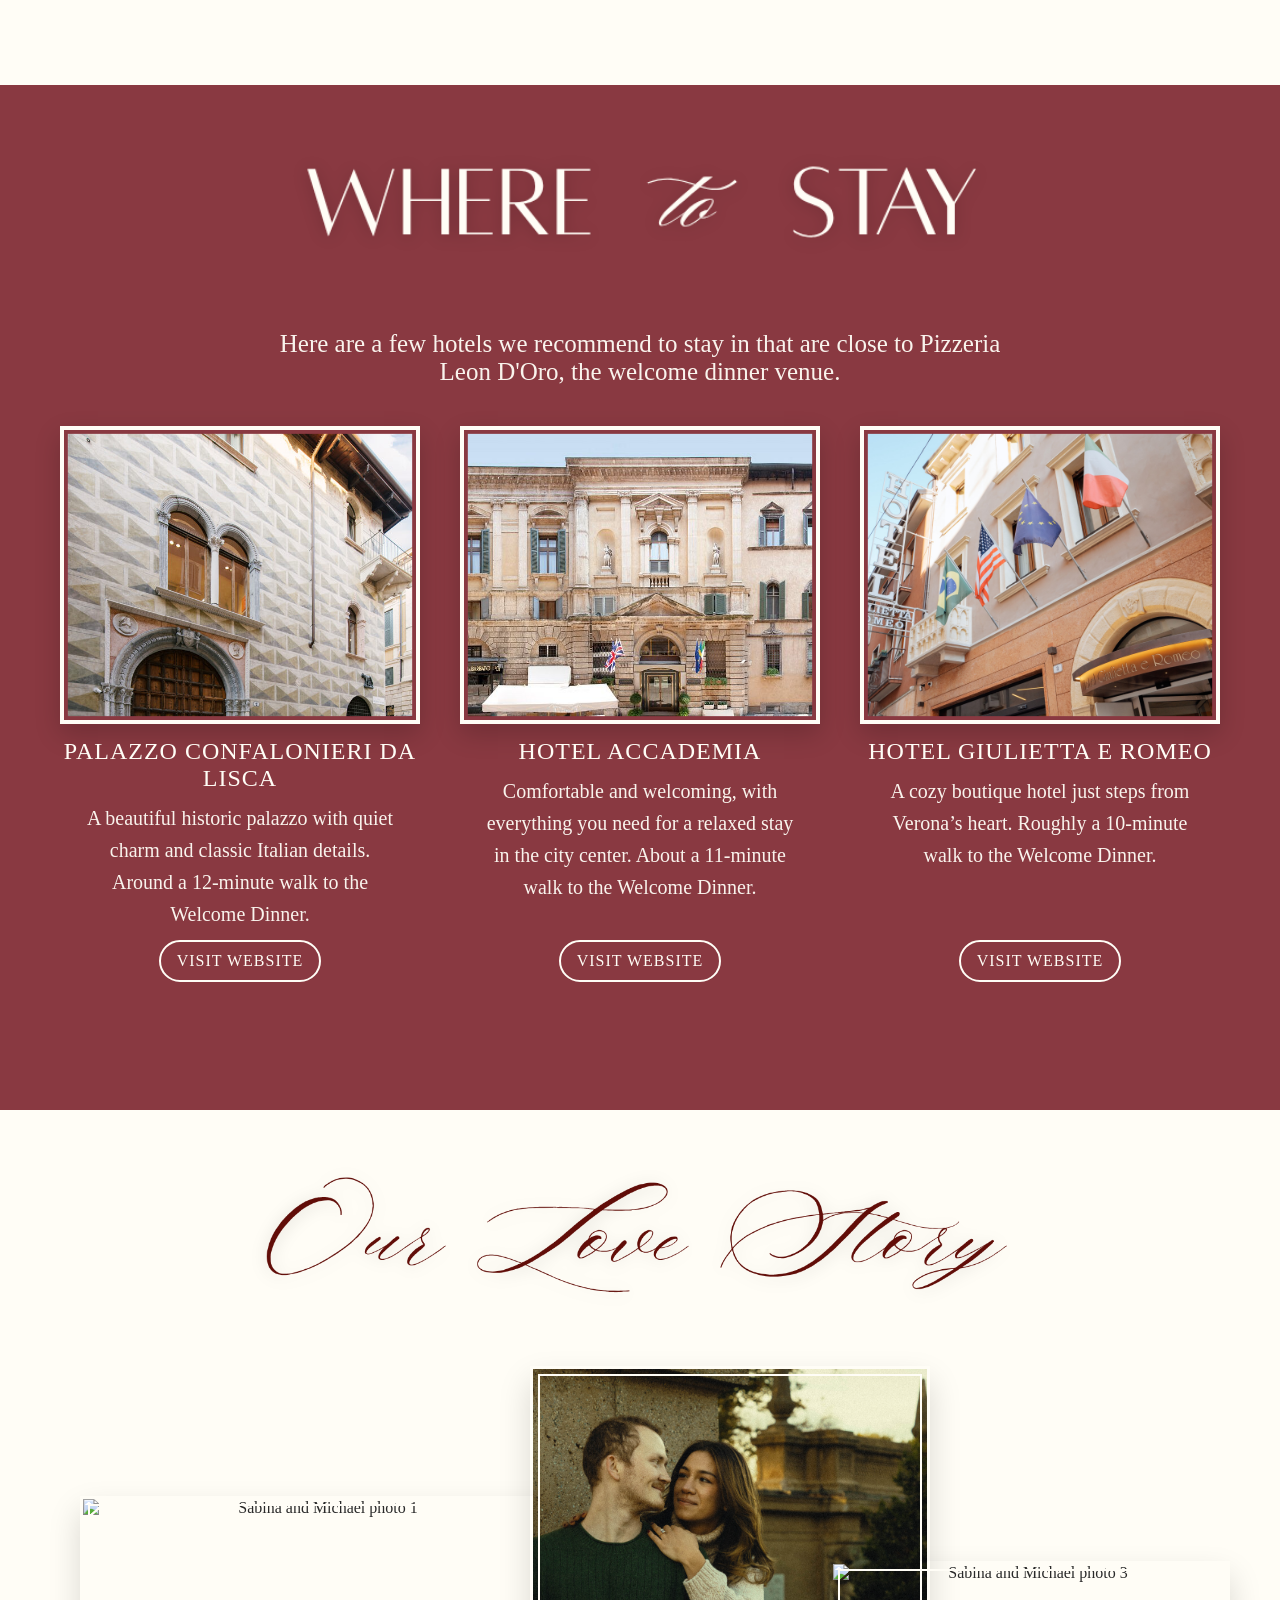
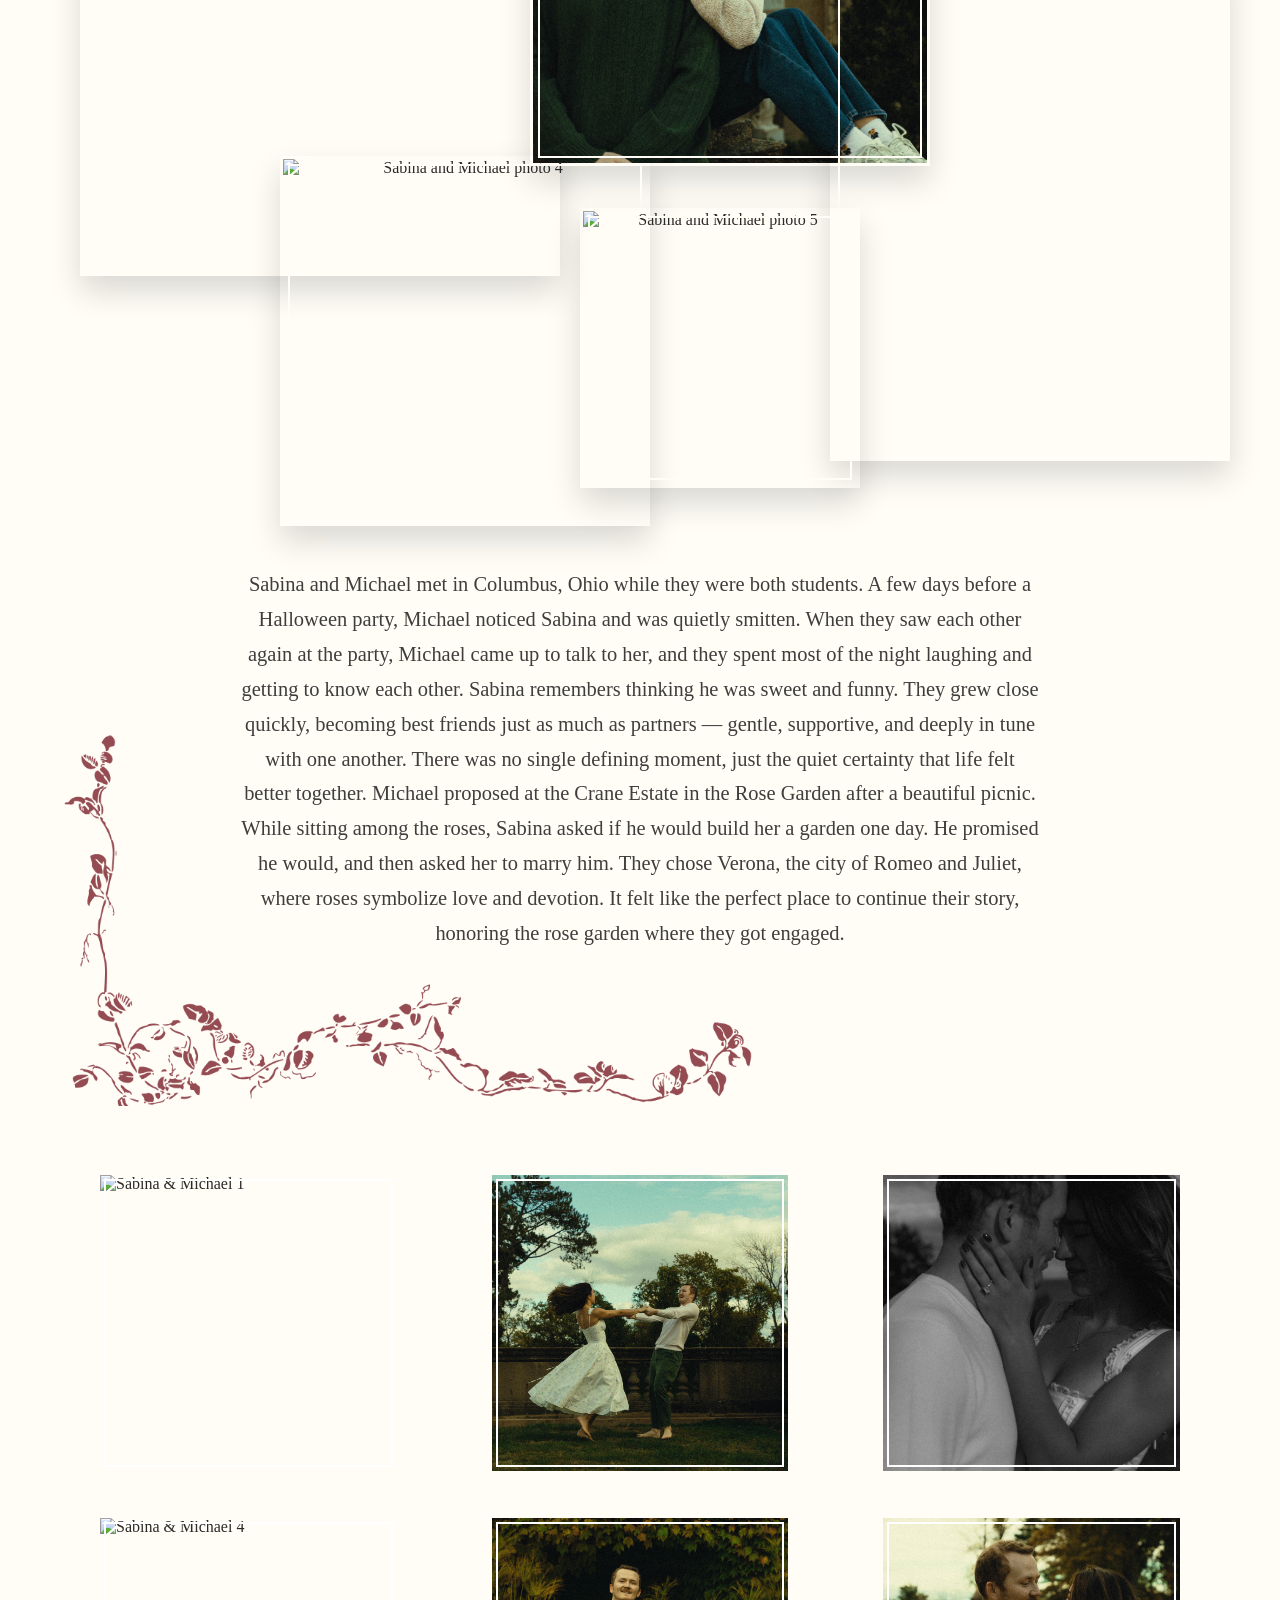
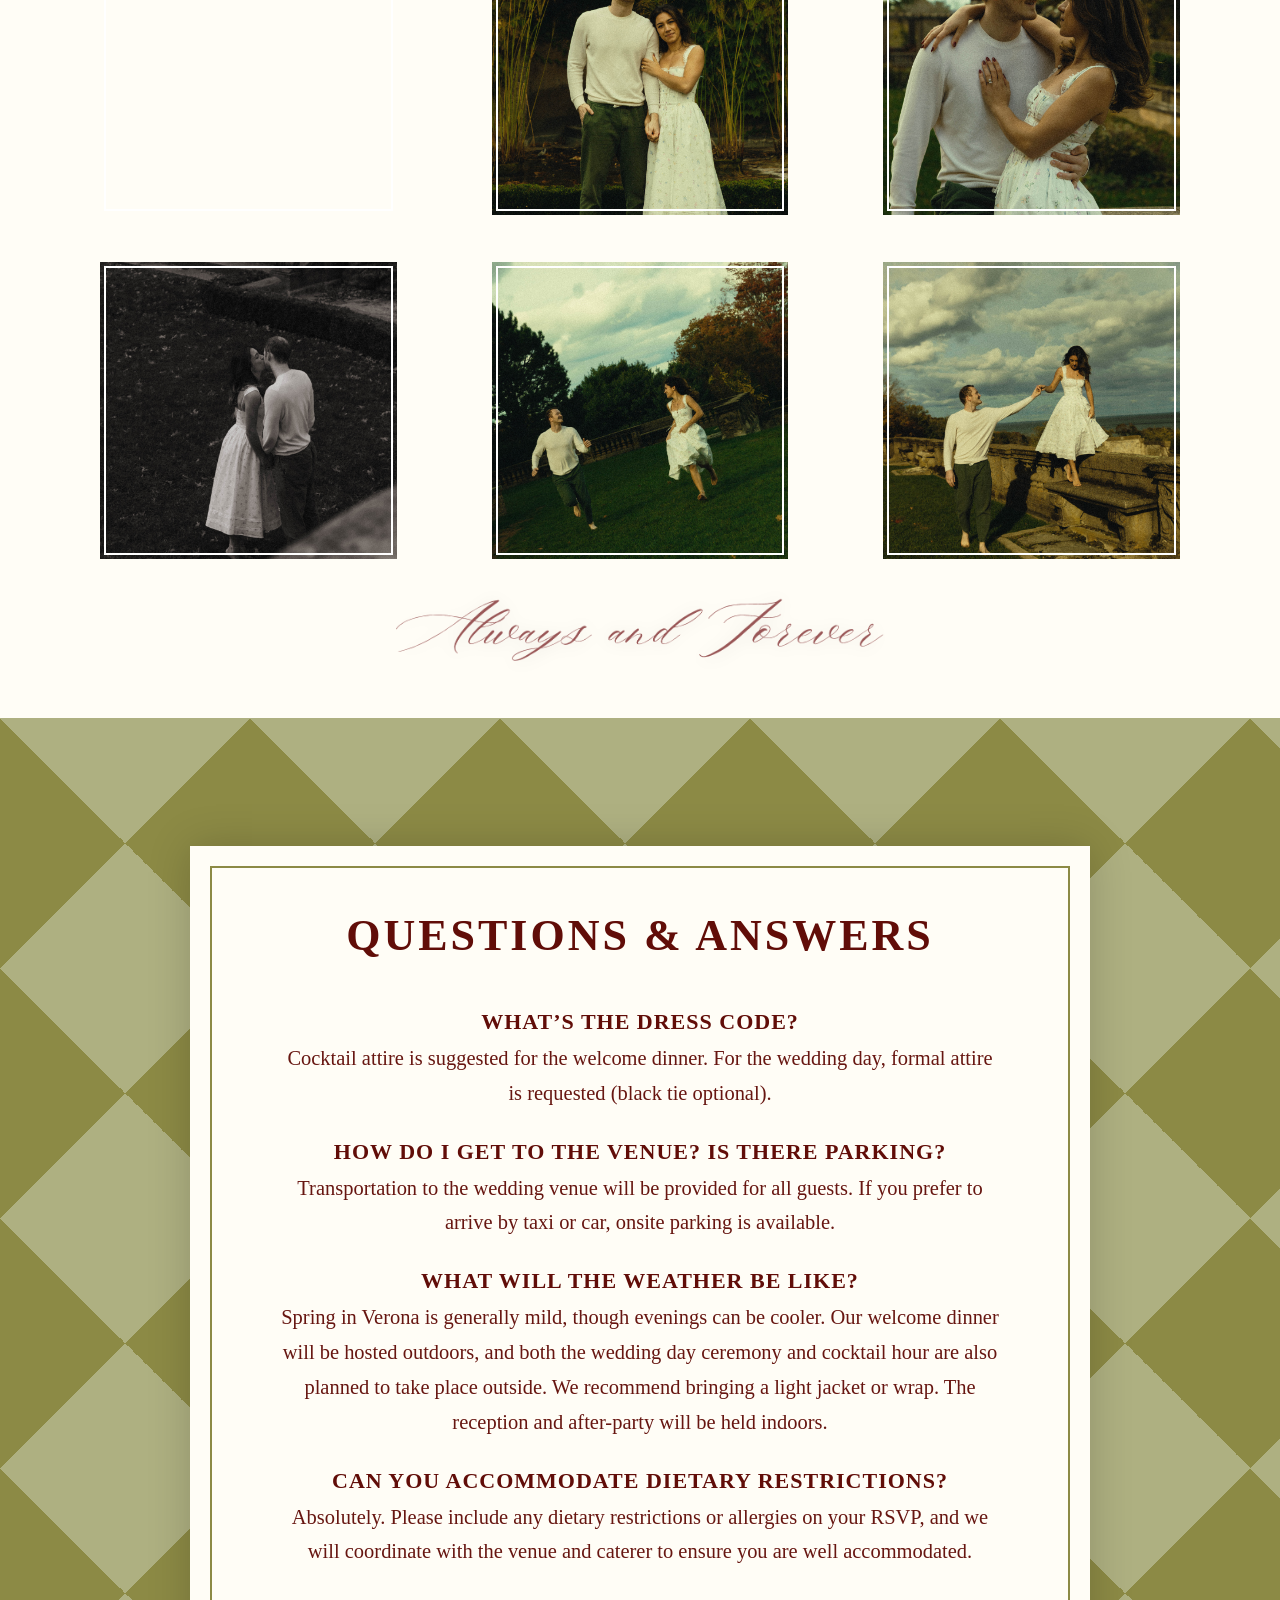
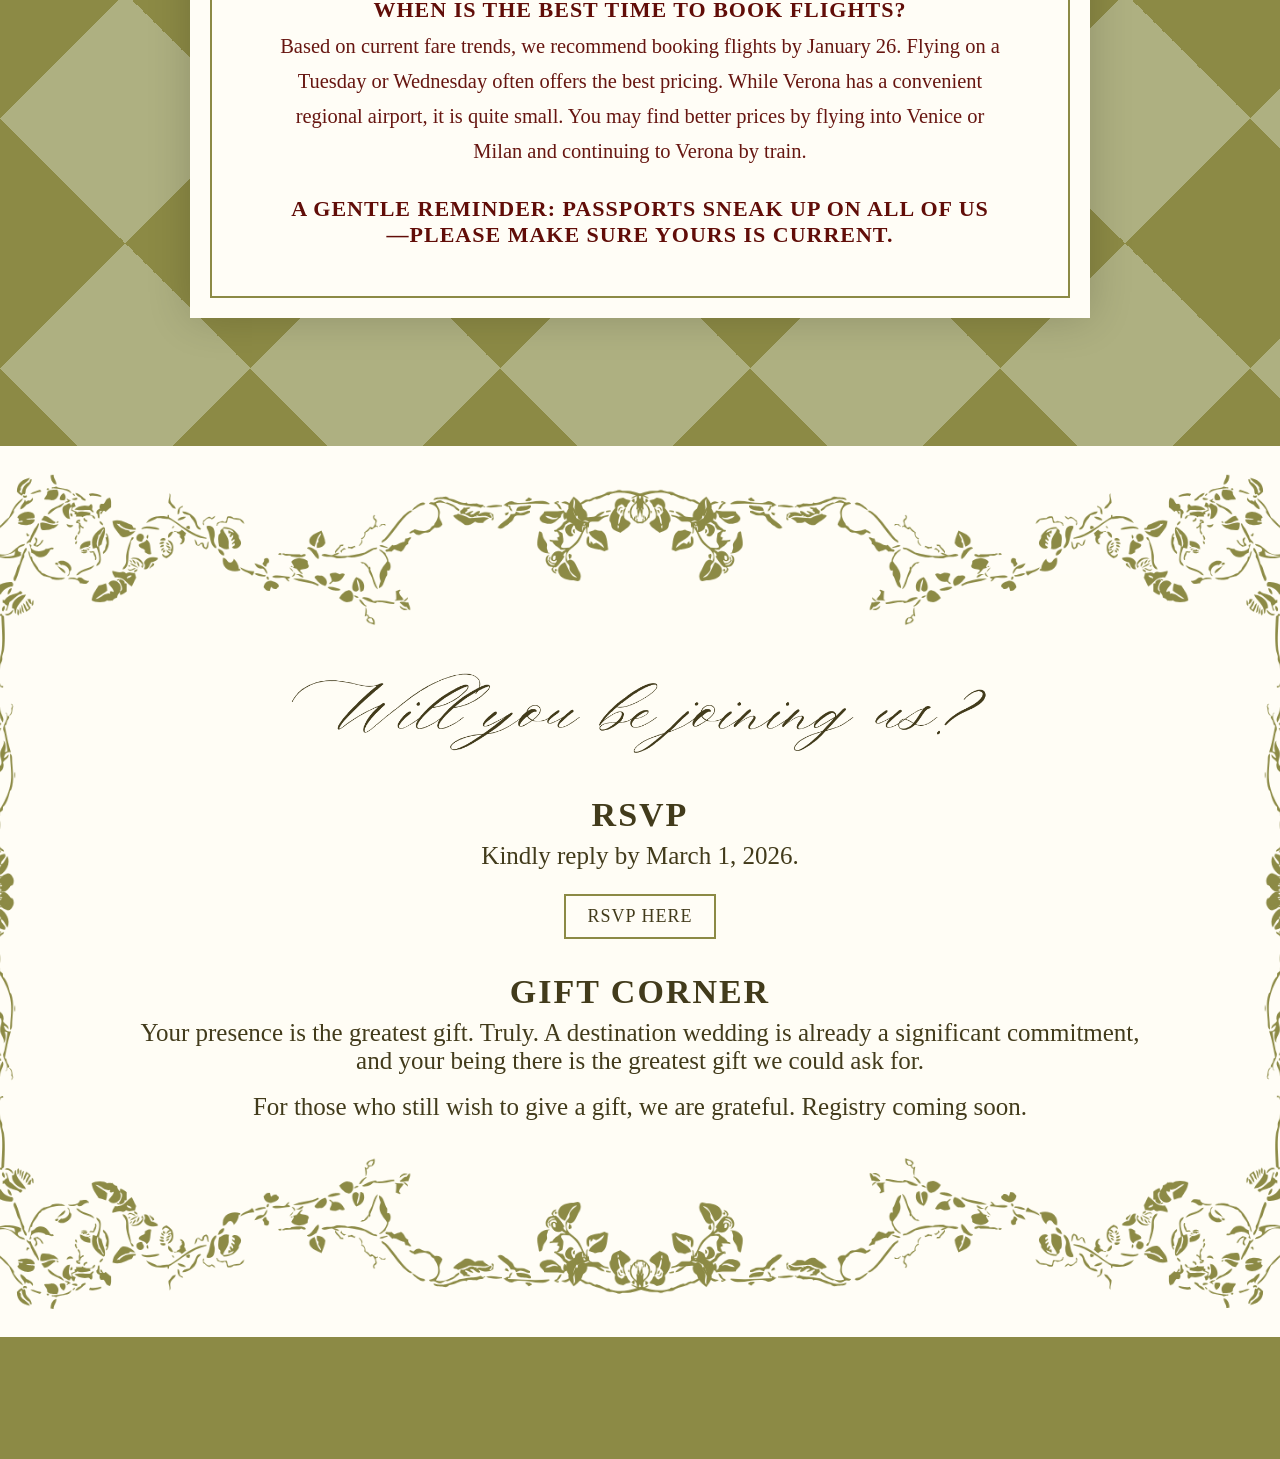
==== commit 863539fd: "changed welcome dinner time" ====
--- a/index.html
+++ b/index.html
@@ -115,7 +115,7 @@
                 </div>
 
                 <div class="welcome-dinner-content">
-                    <p class="welcome-dinner-date">7:00PM SATURDAY, APRIL 25, 2026</p>
+                    <p class="welcome-dinner-date">6:30PM SATURDAY, APRIL 25, 2026</p>
                     <p class="welcome-dinner-location">PIZZERIA LEON D'ORO</p>
                     <p class="welcome-dinner-desc">
                         We invite you to join us for a welcome dinner to begin our wedding celebrations.
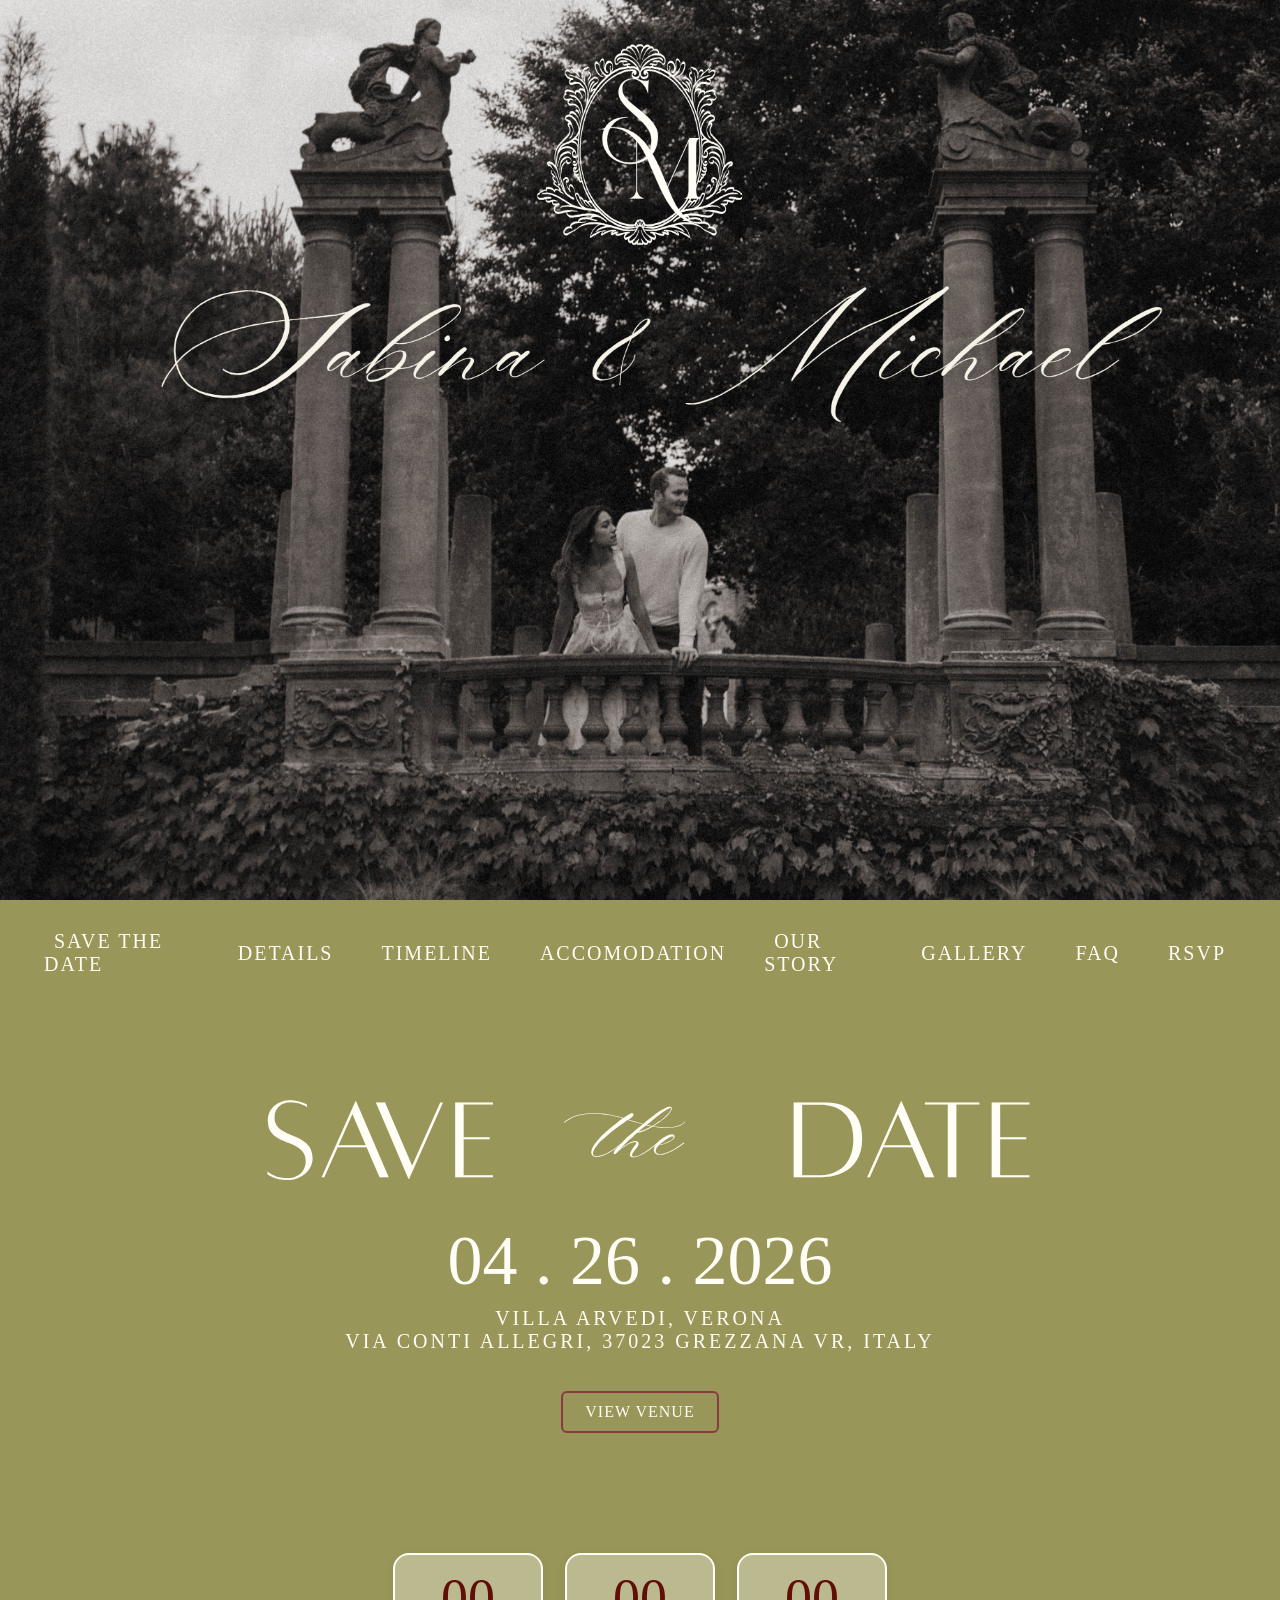
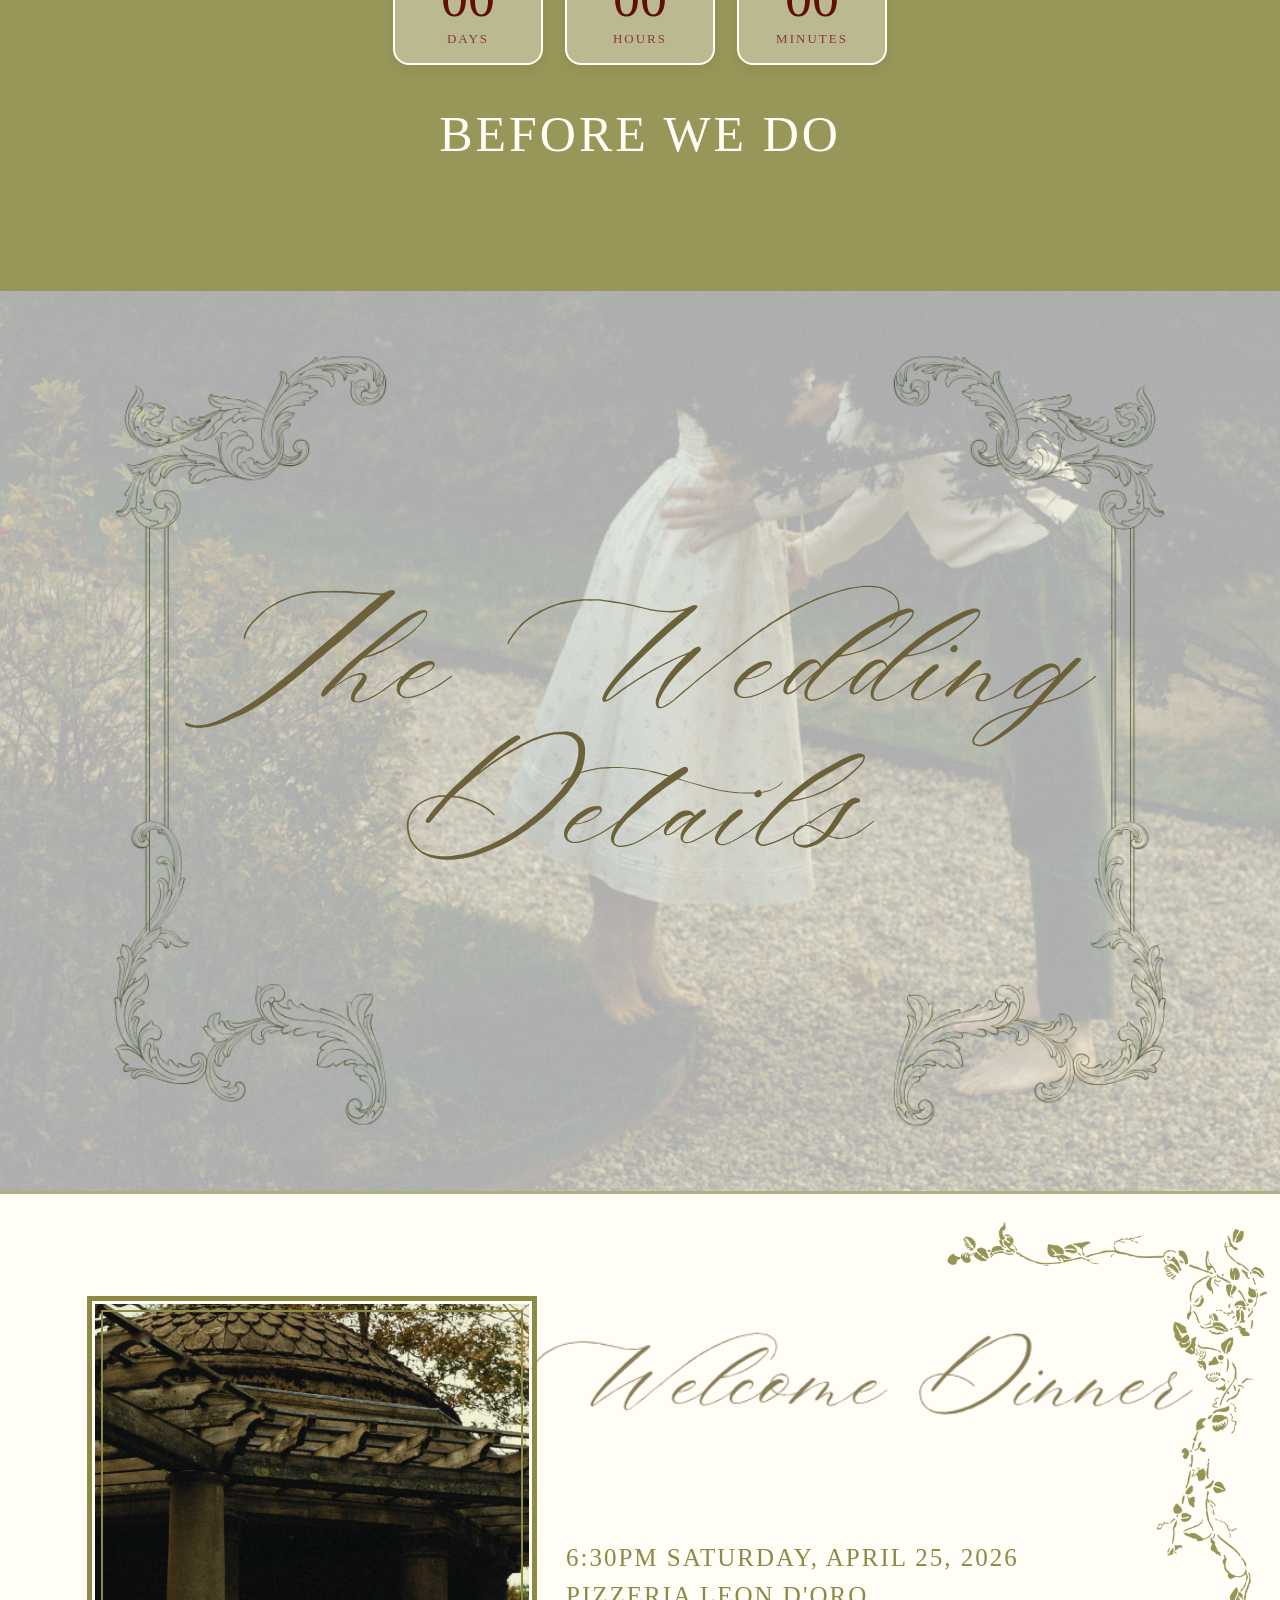
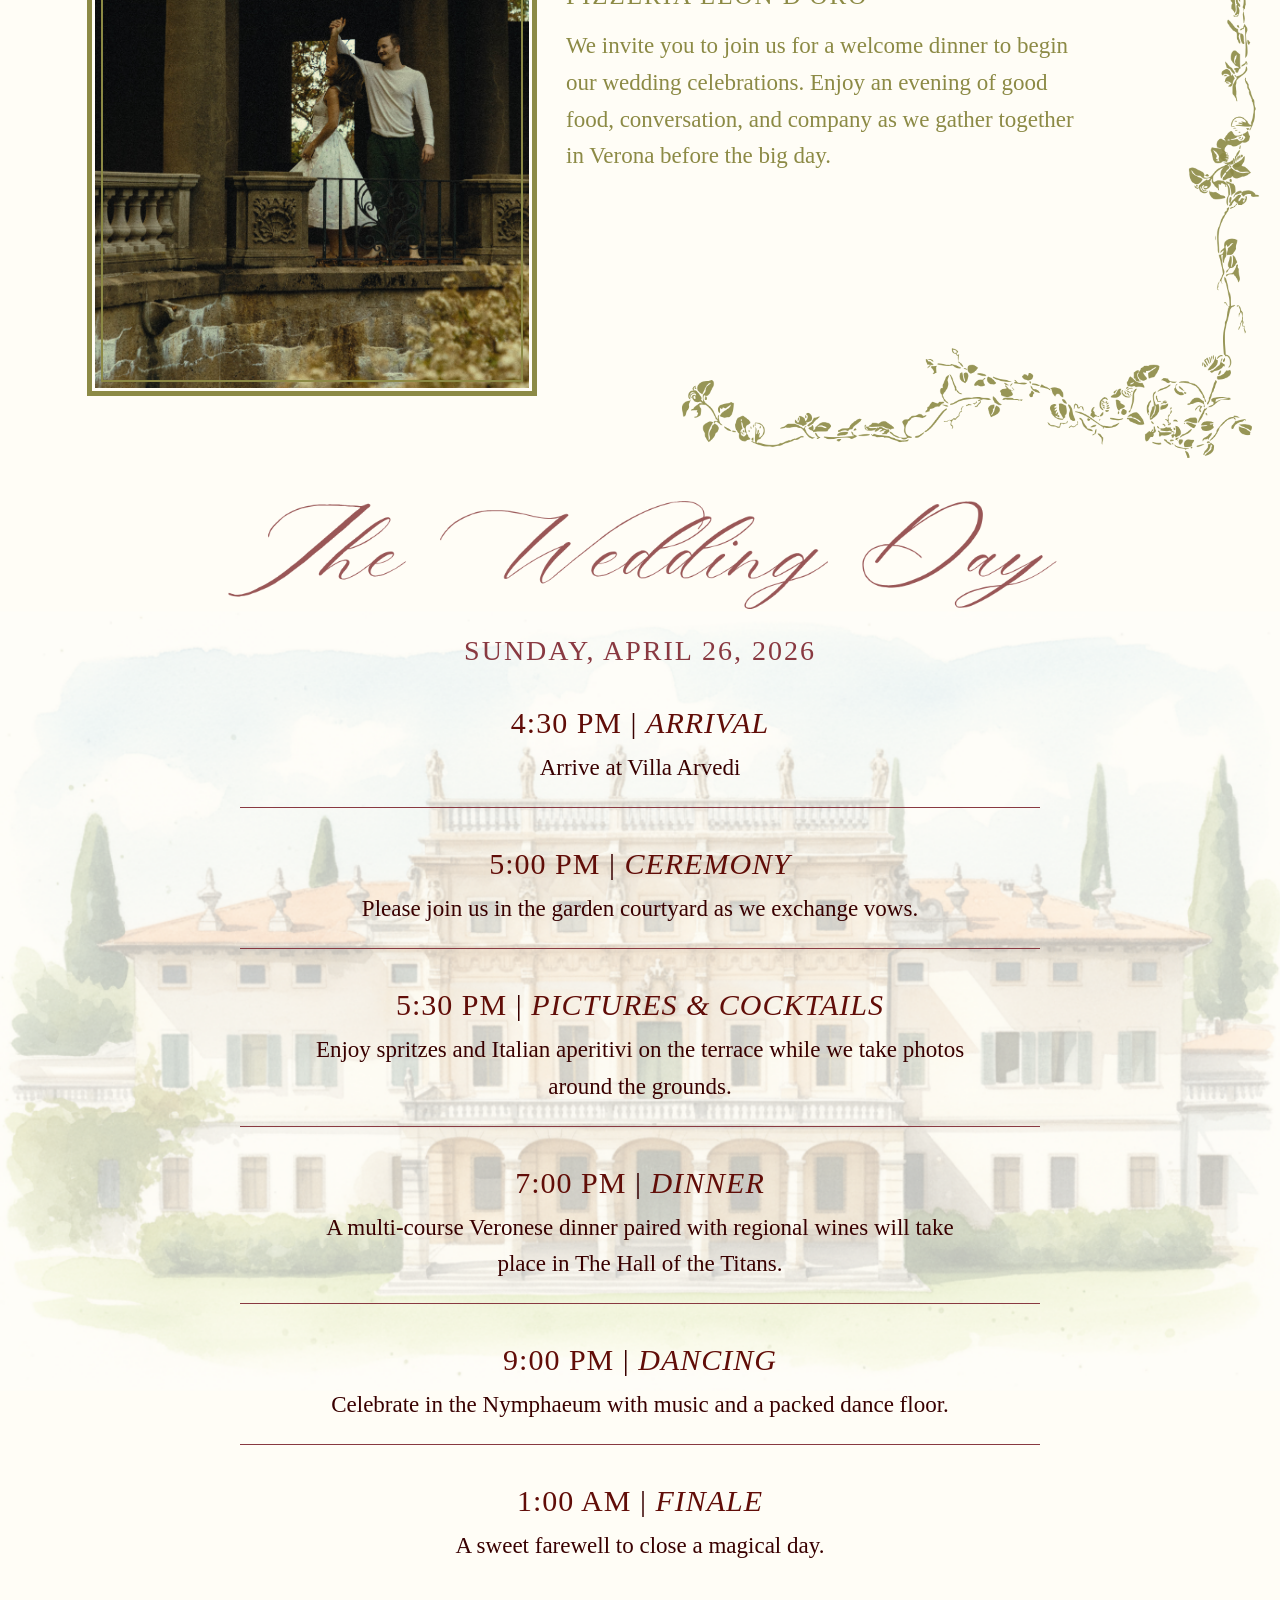
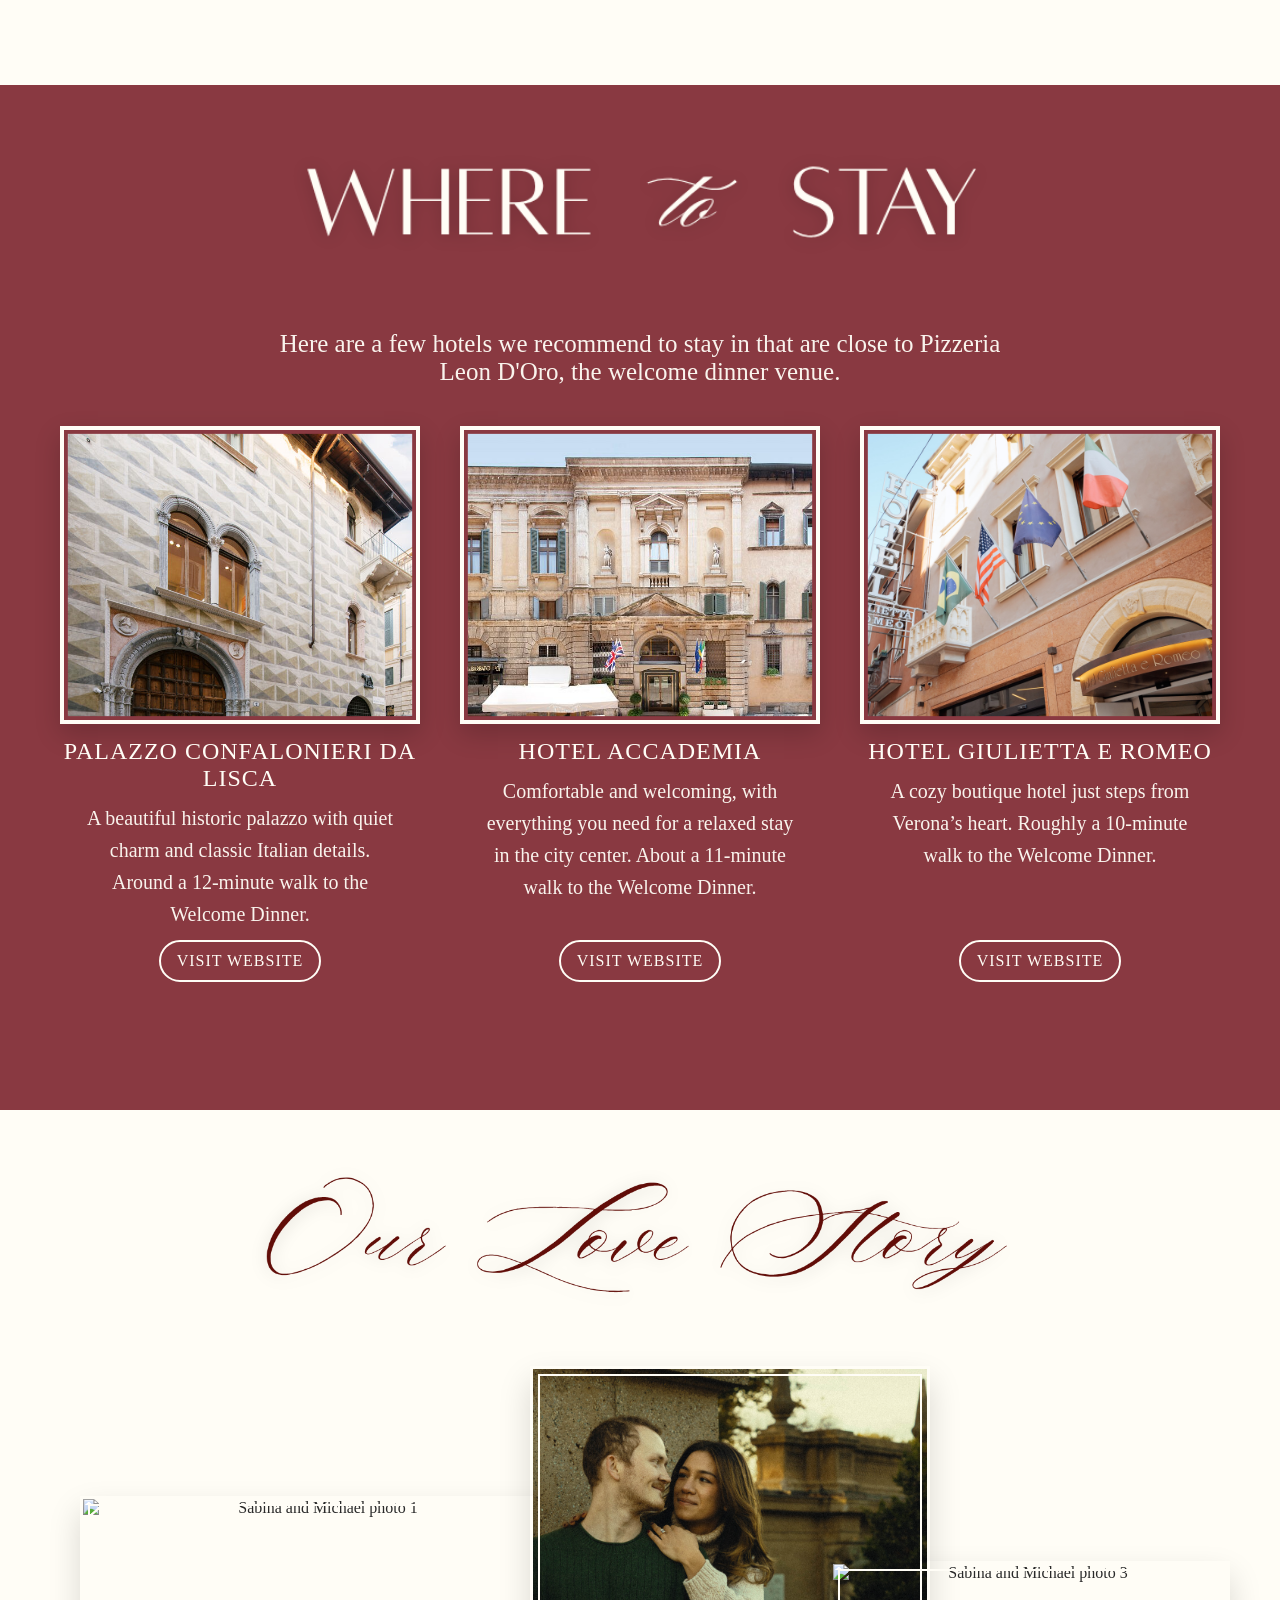
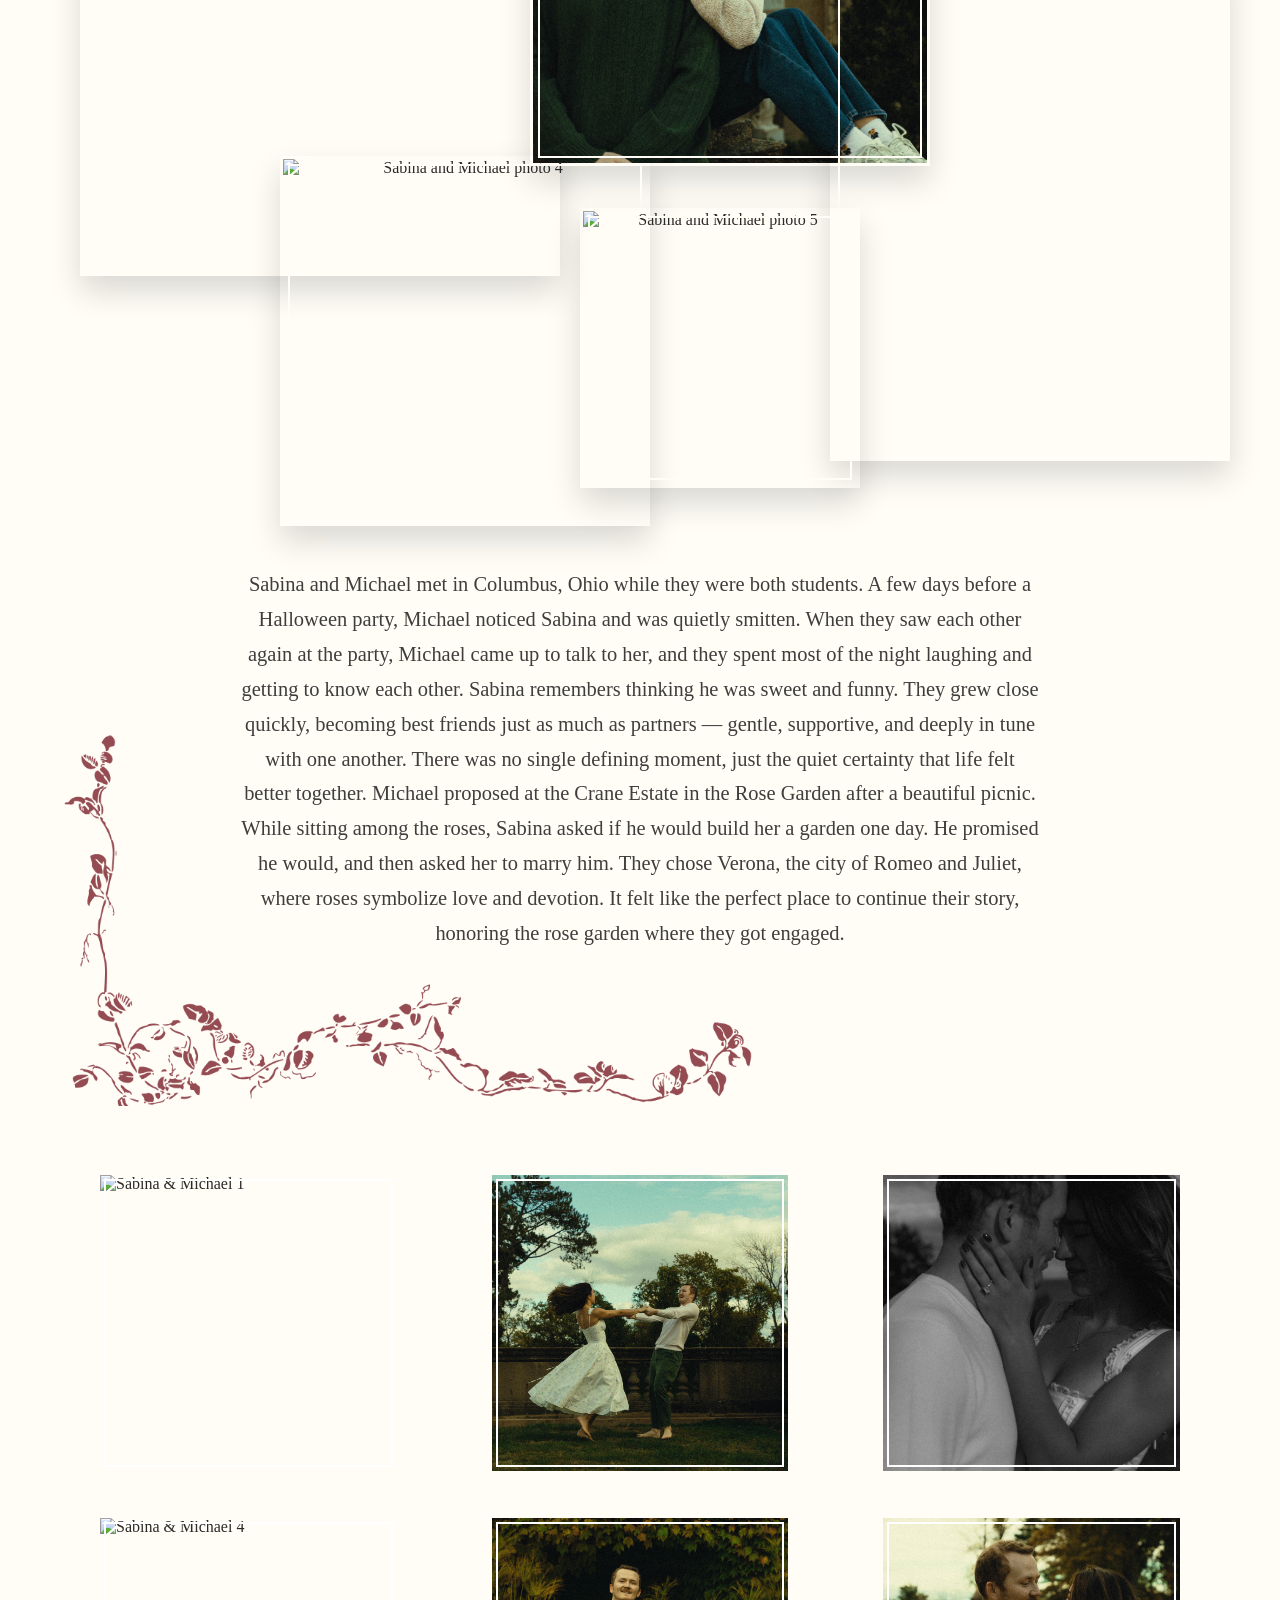
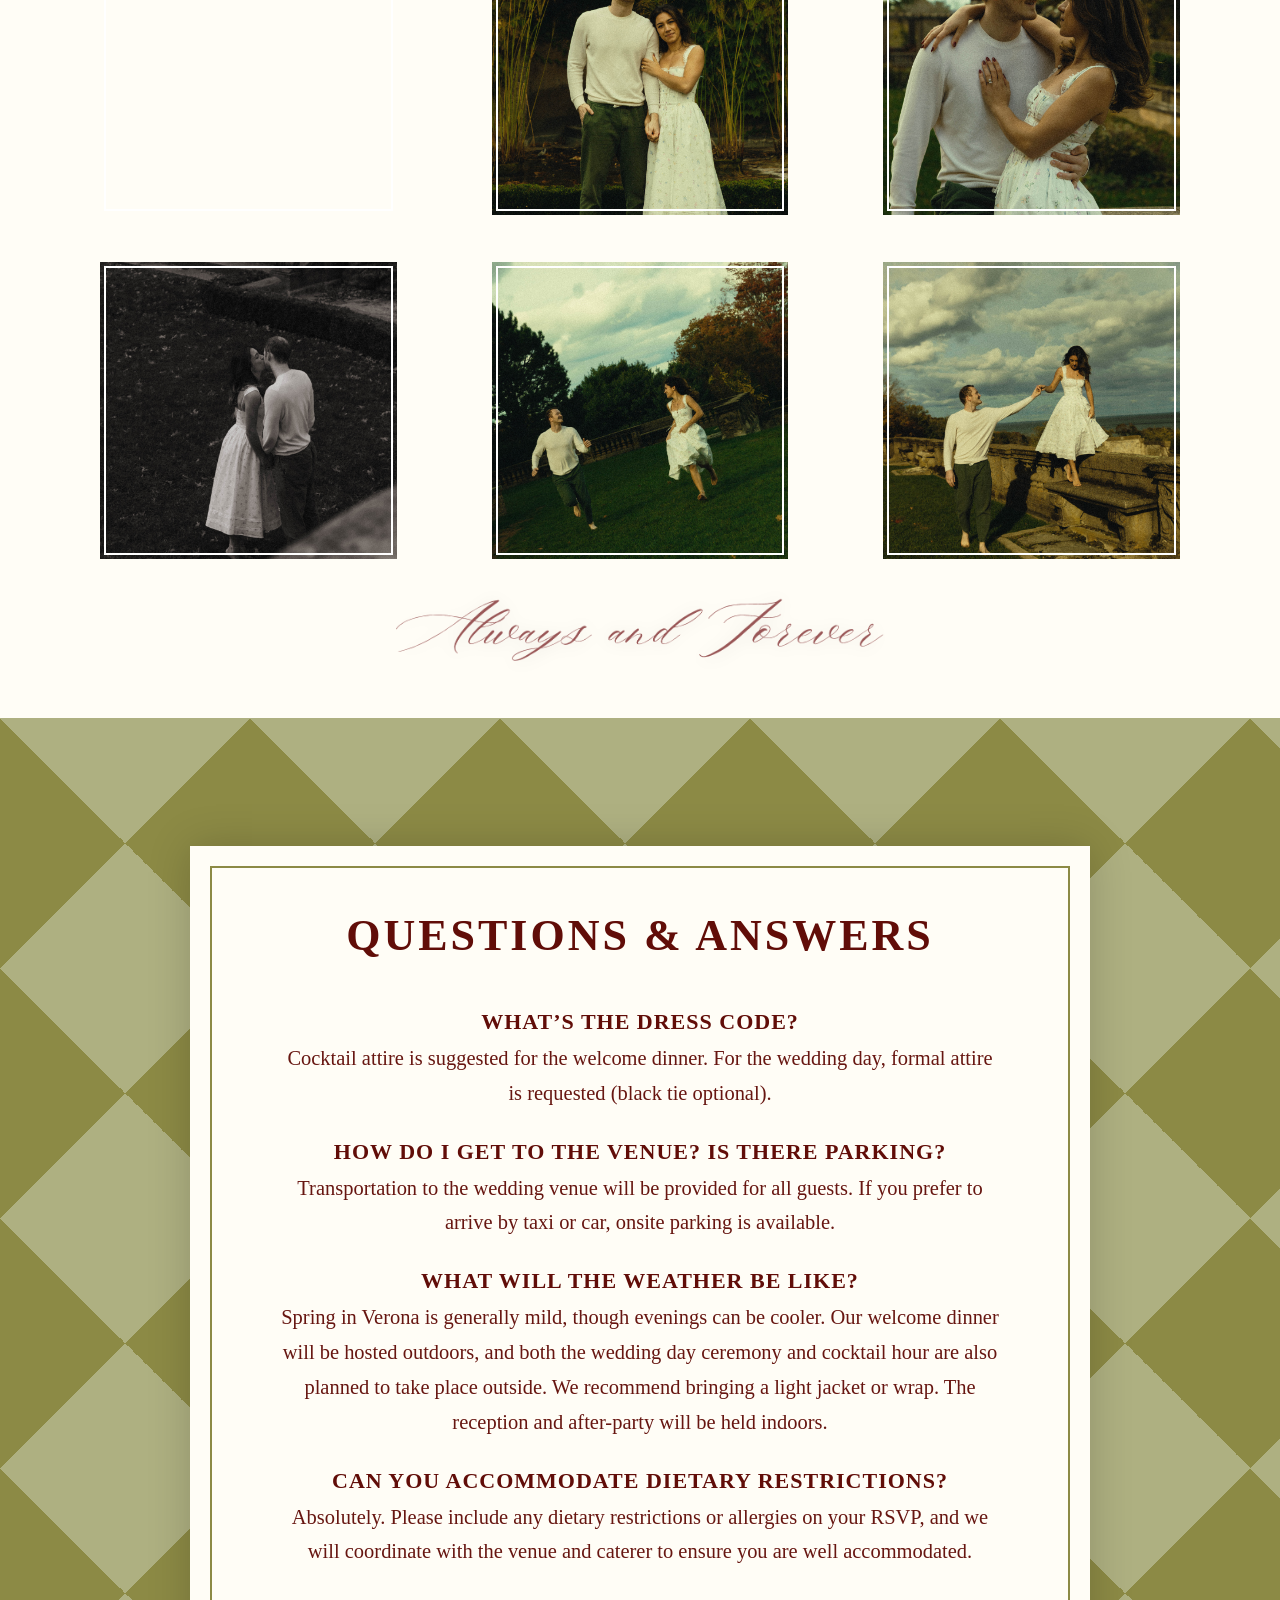
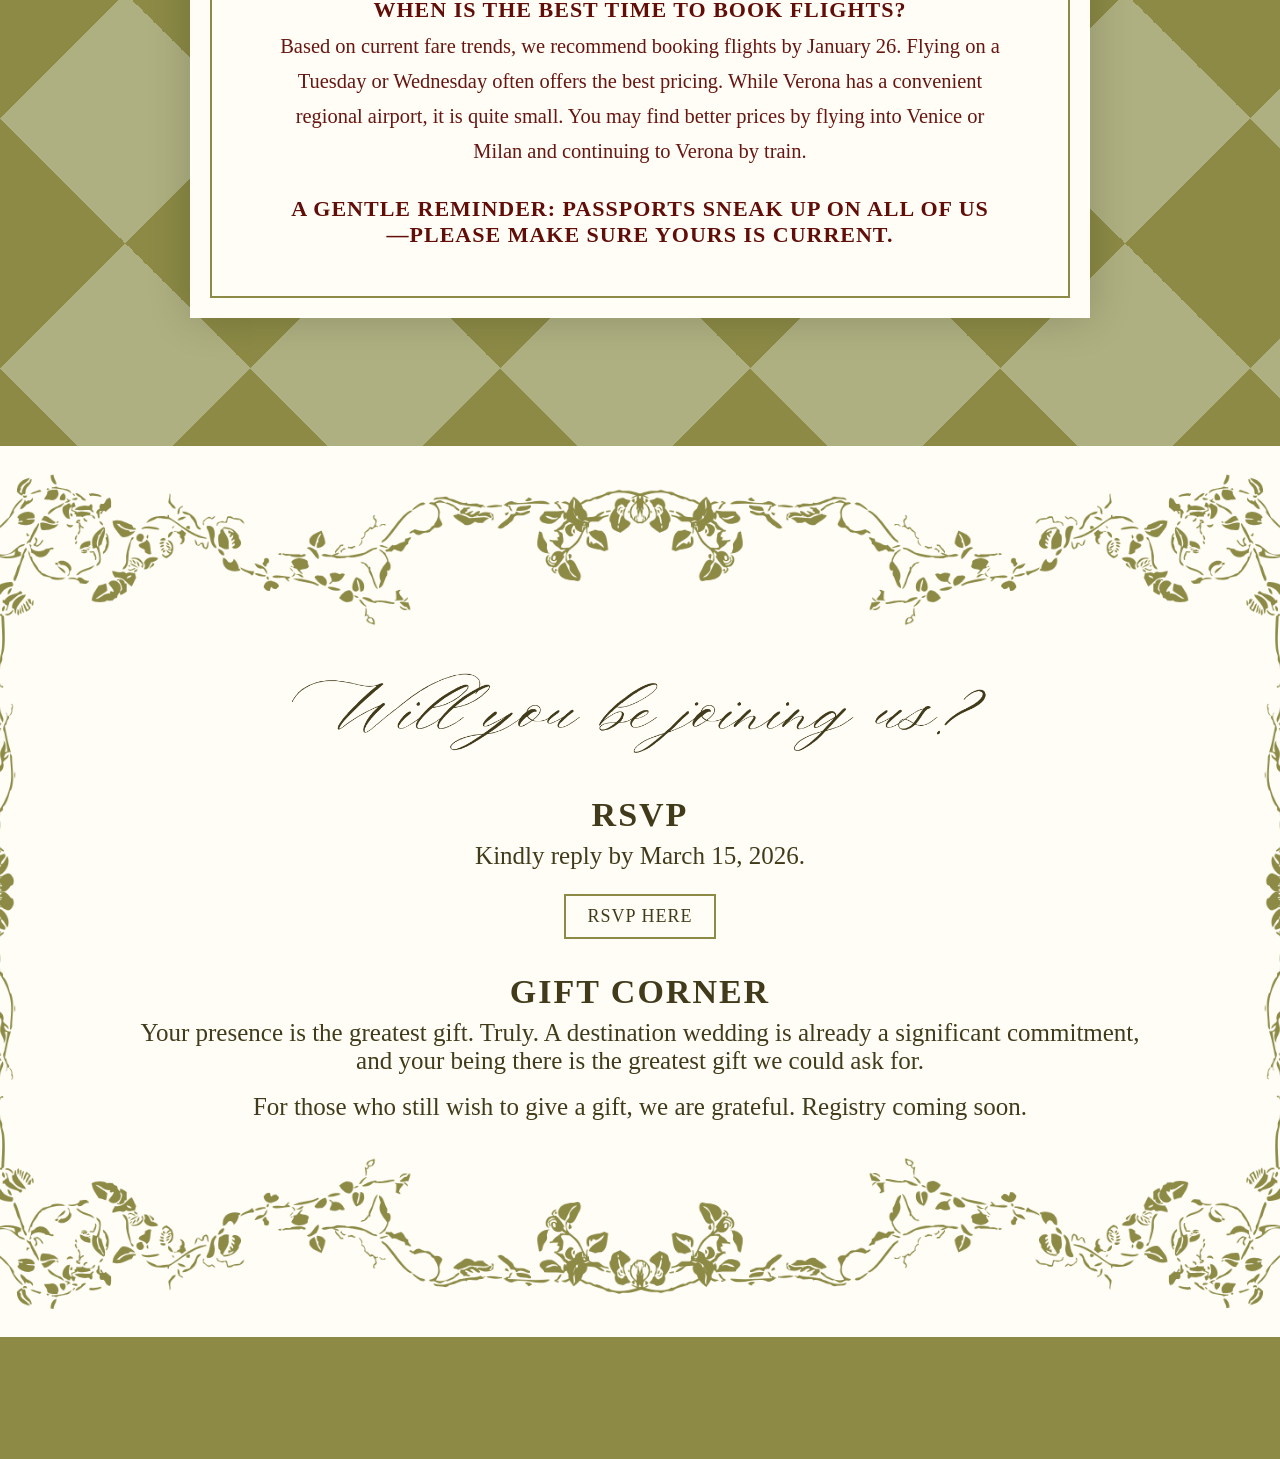
==== commit fe36080f: "rsvp changed" ====
--- a/index.html
+++ b/index.html
@@ -378,7 +378,7 @@
 
                     <div class="rsvp-content">
                         <h2 class="rsvp-title" id="rsvpTitle">RSVP</h2>
-                        <p class="rsvp-deadline">Kindly reply by March 1, 2026.</p>
+                        <p class="rsvp-deadline">Kindly reply by March 15, 2026.</p>
 
                         <div class="rsvp-links">
                             <a href="rsvp.html" class="rsvp-btn">
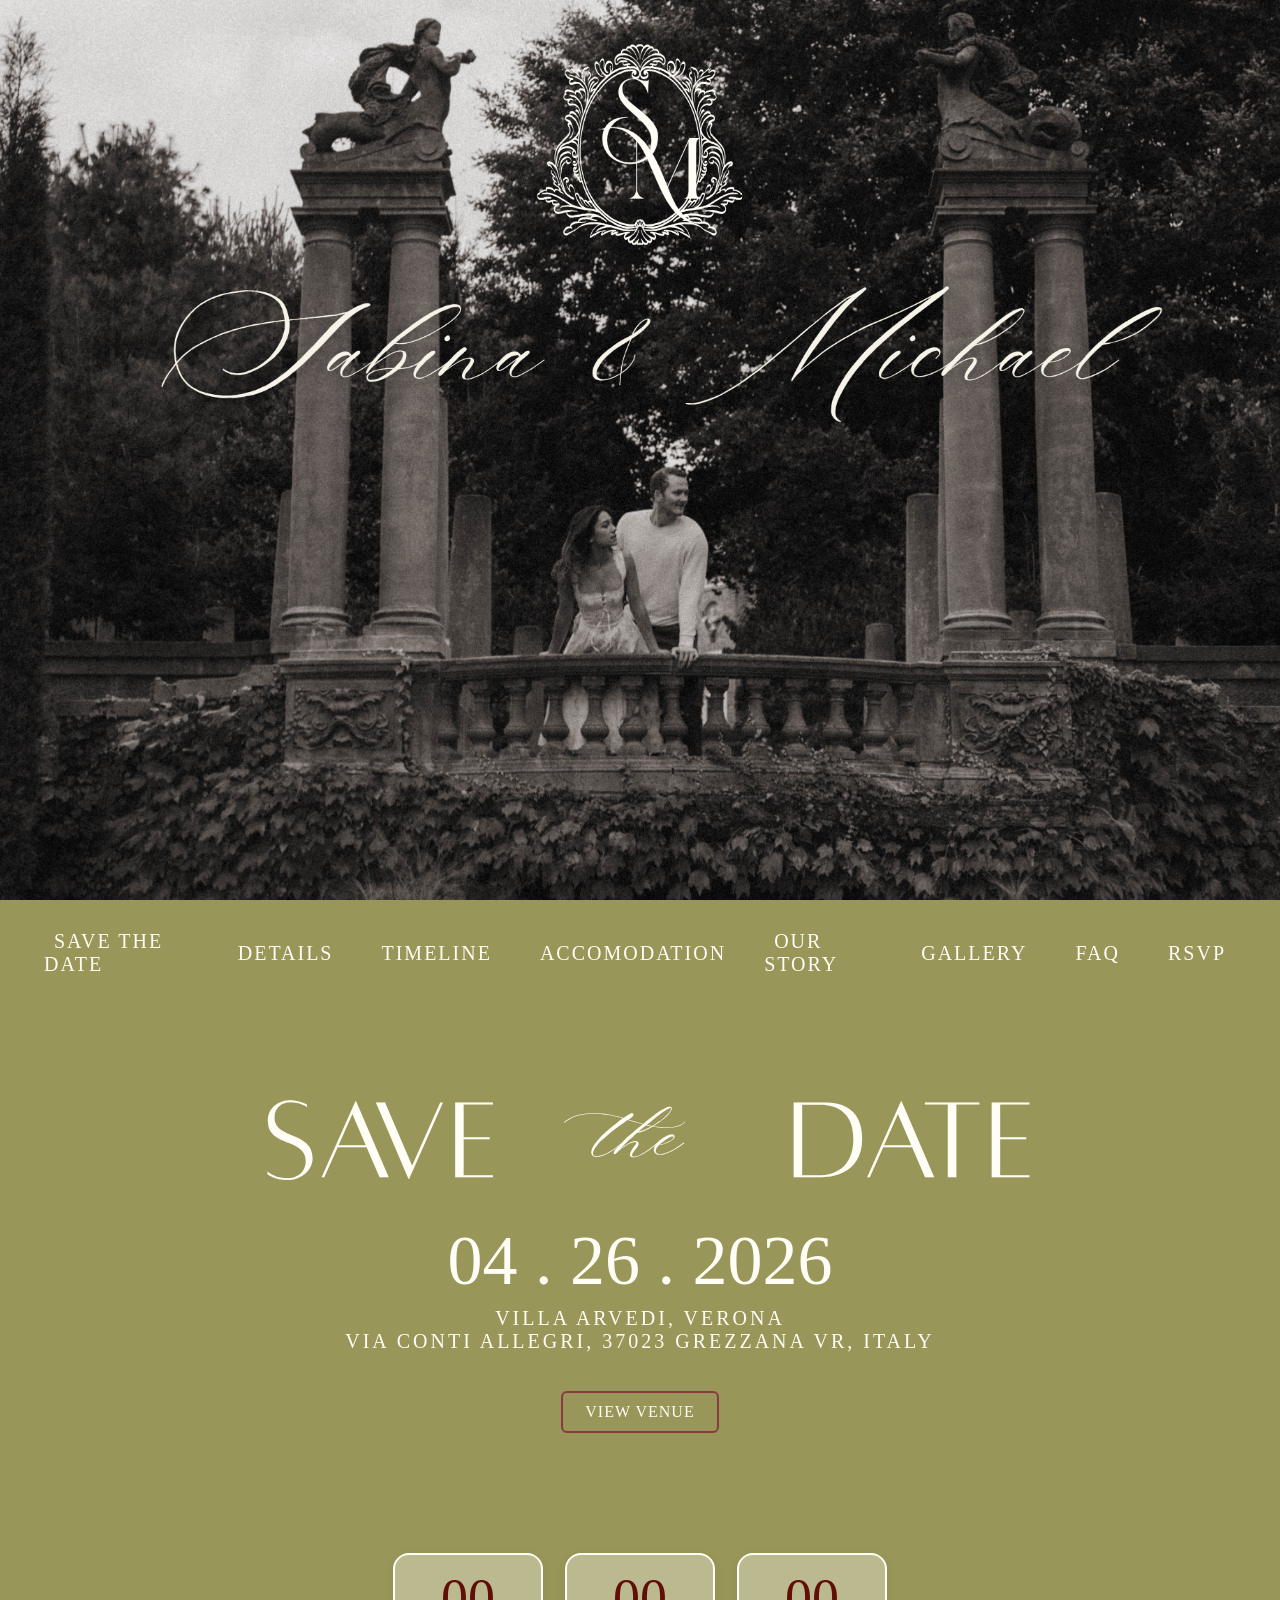
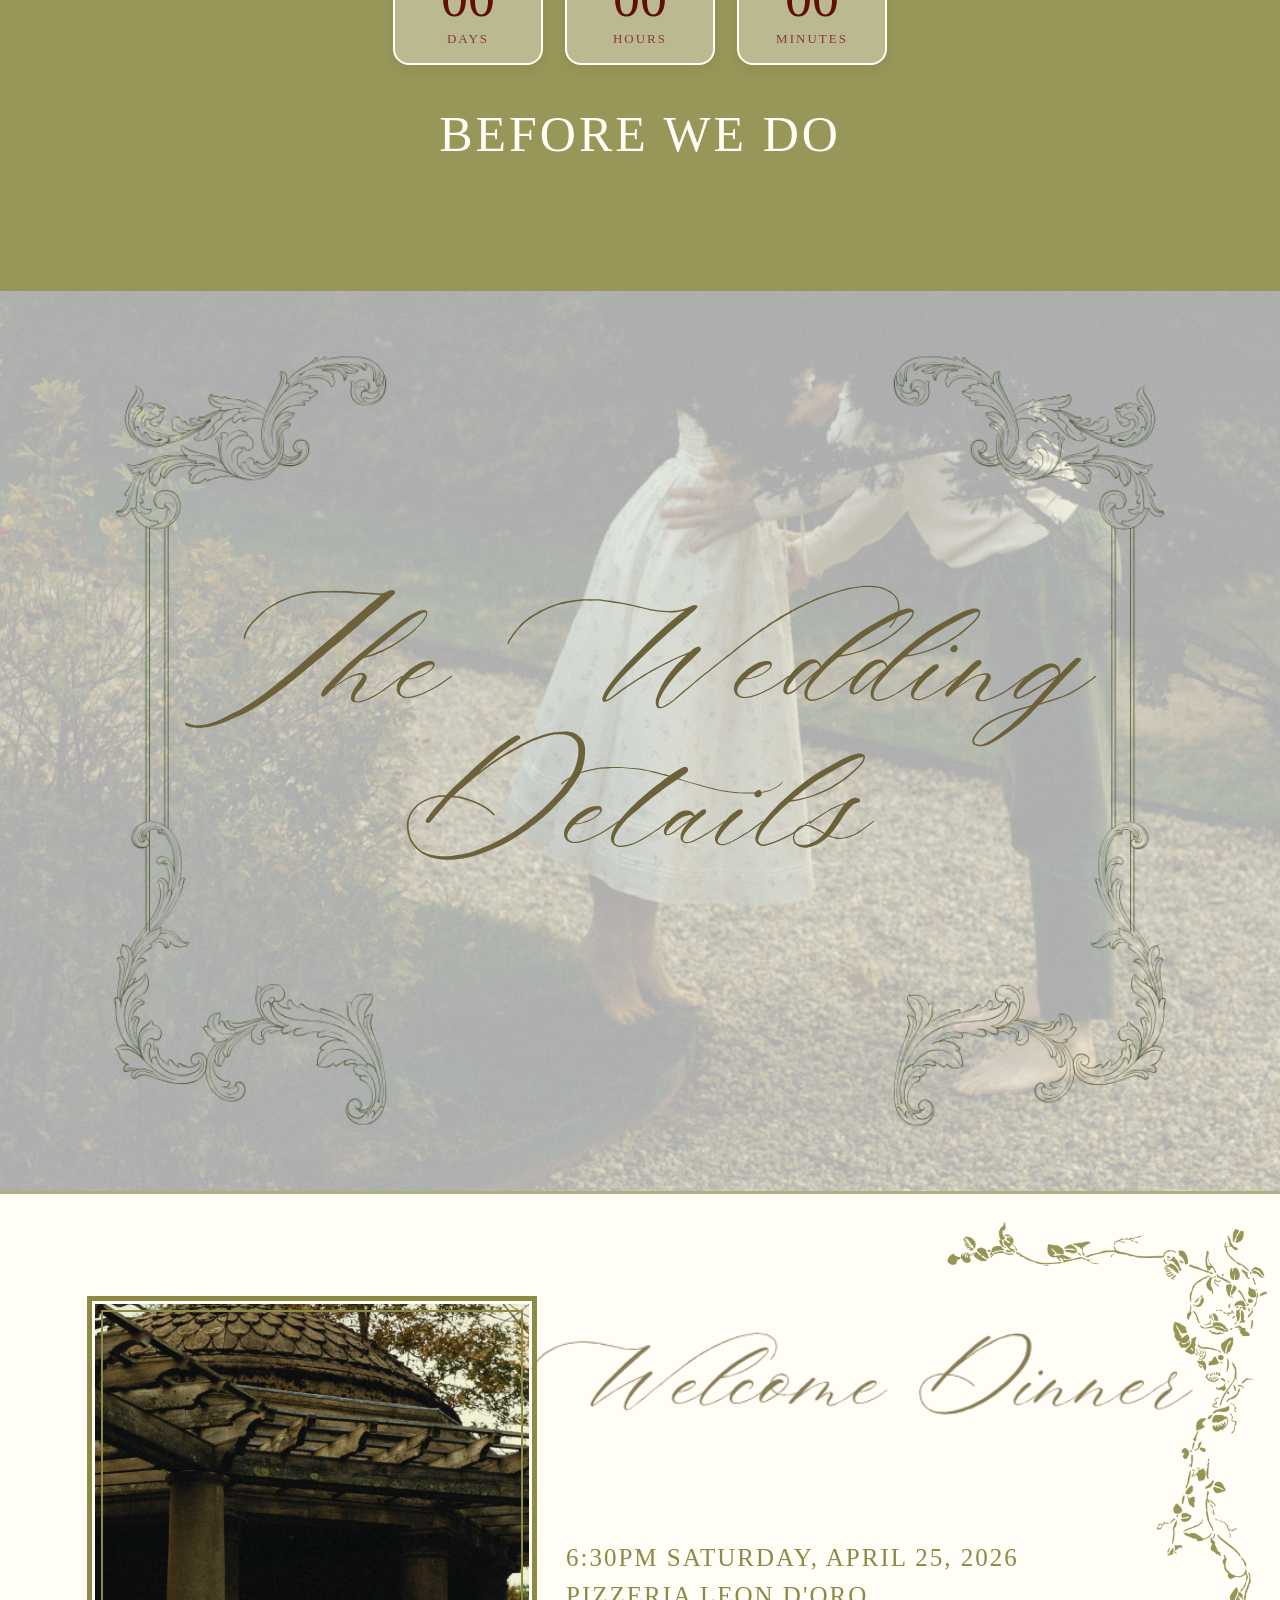
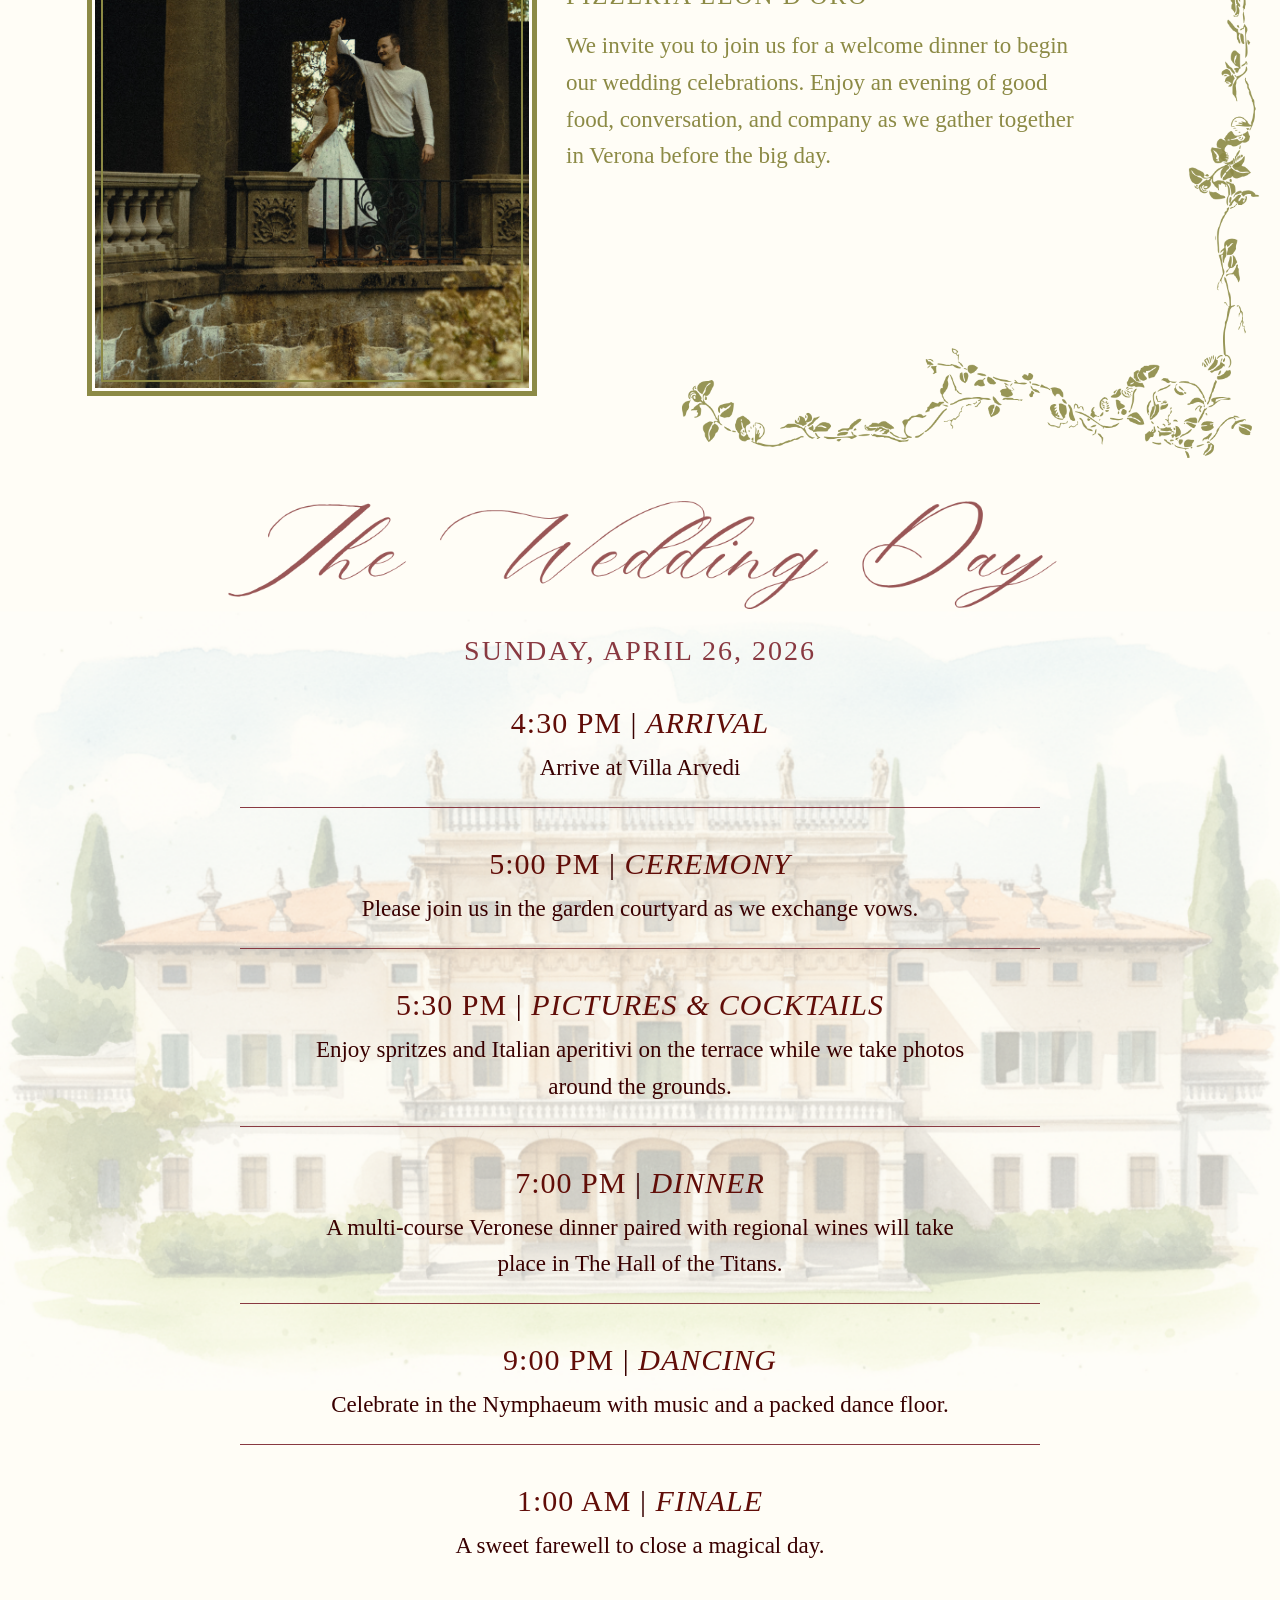
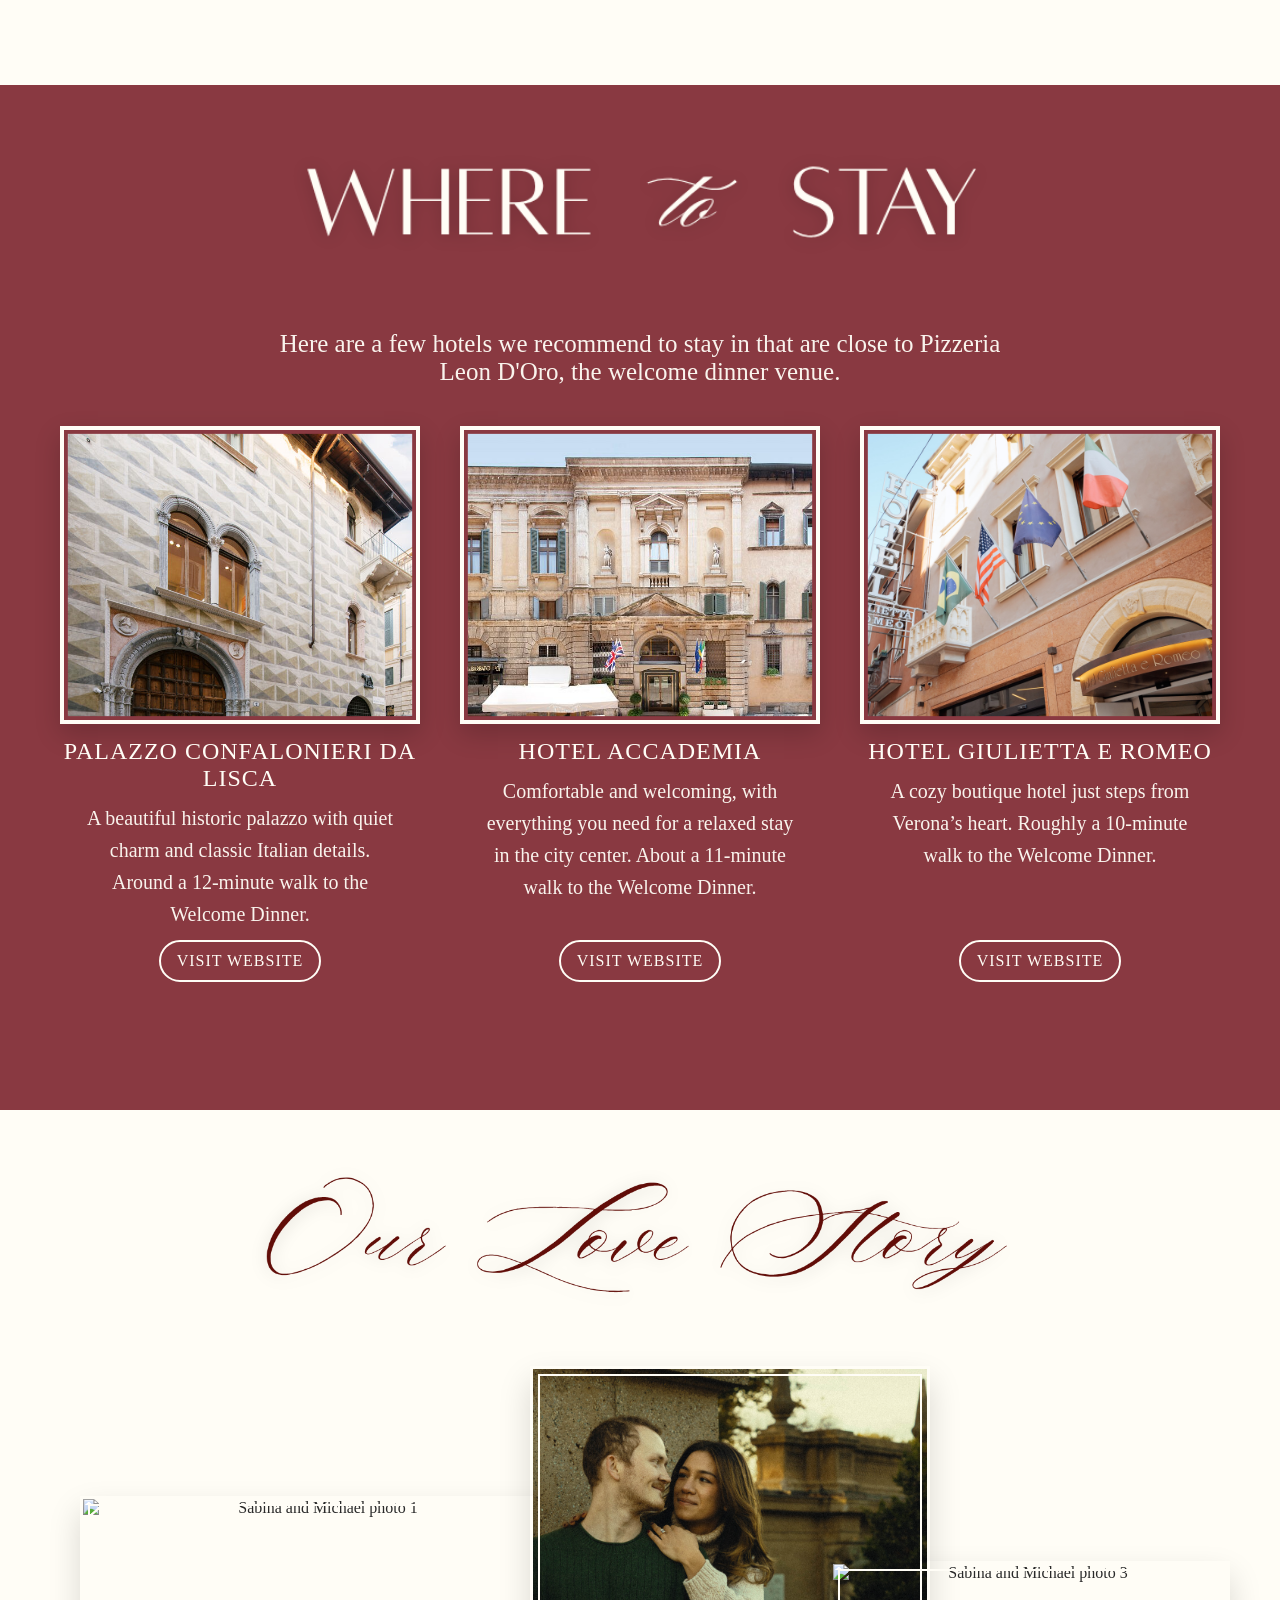
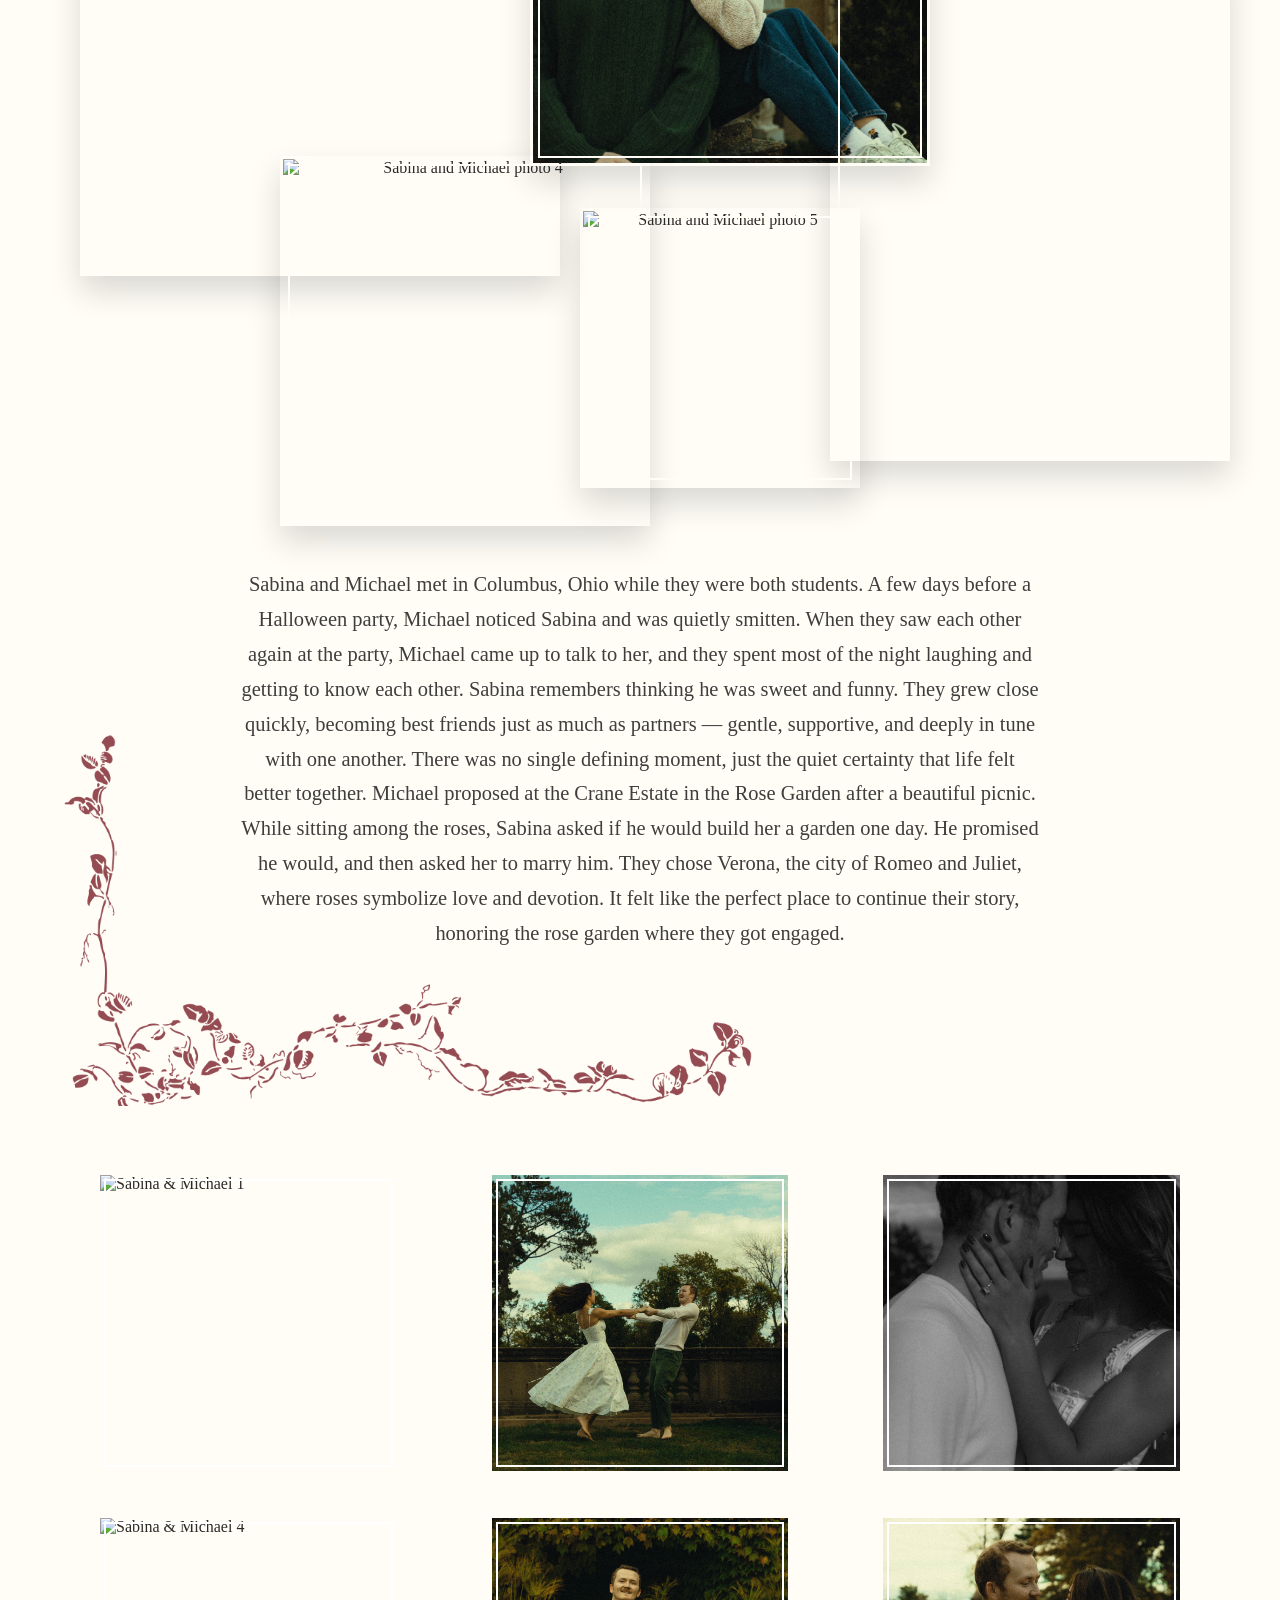
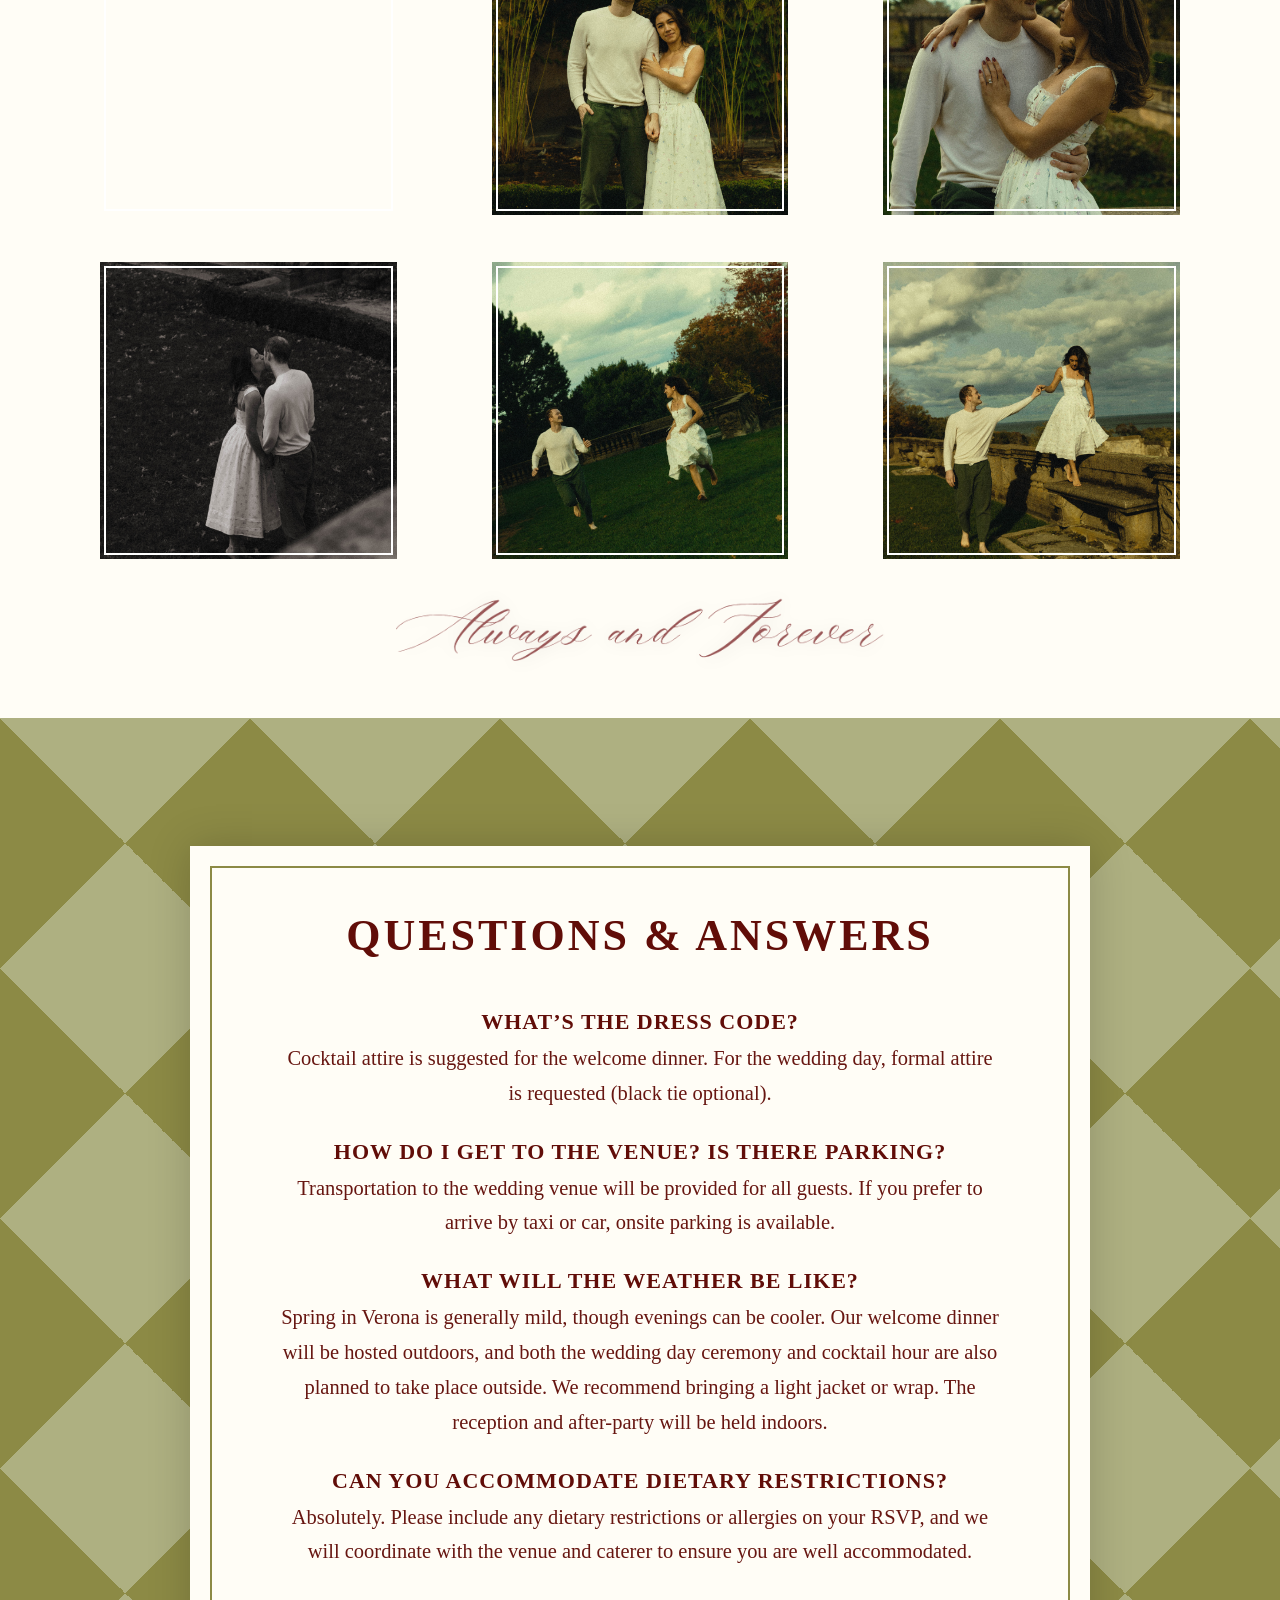
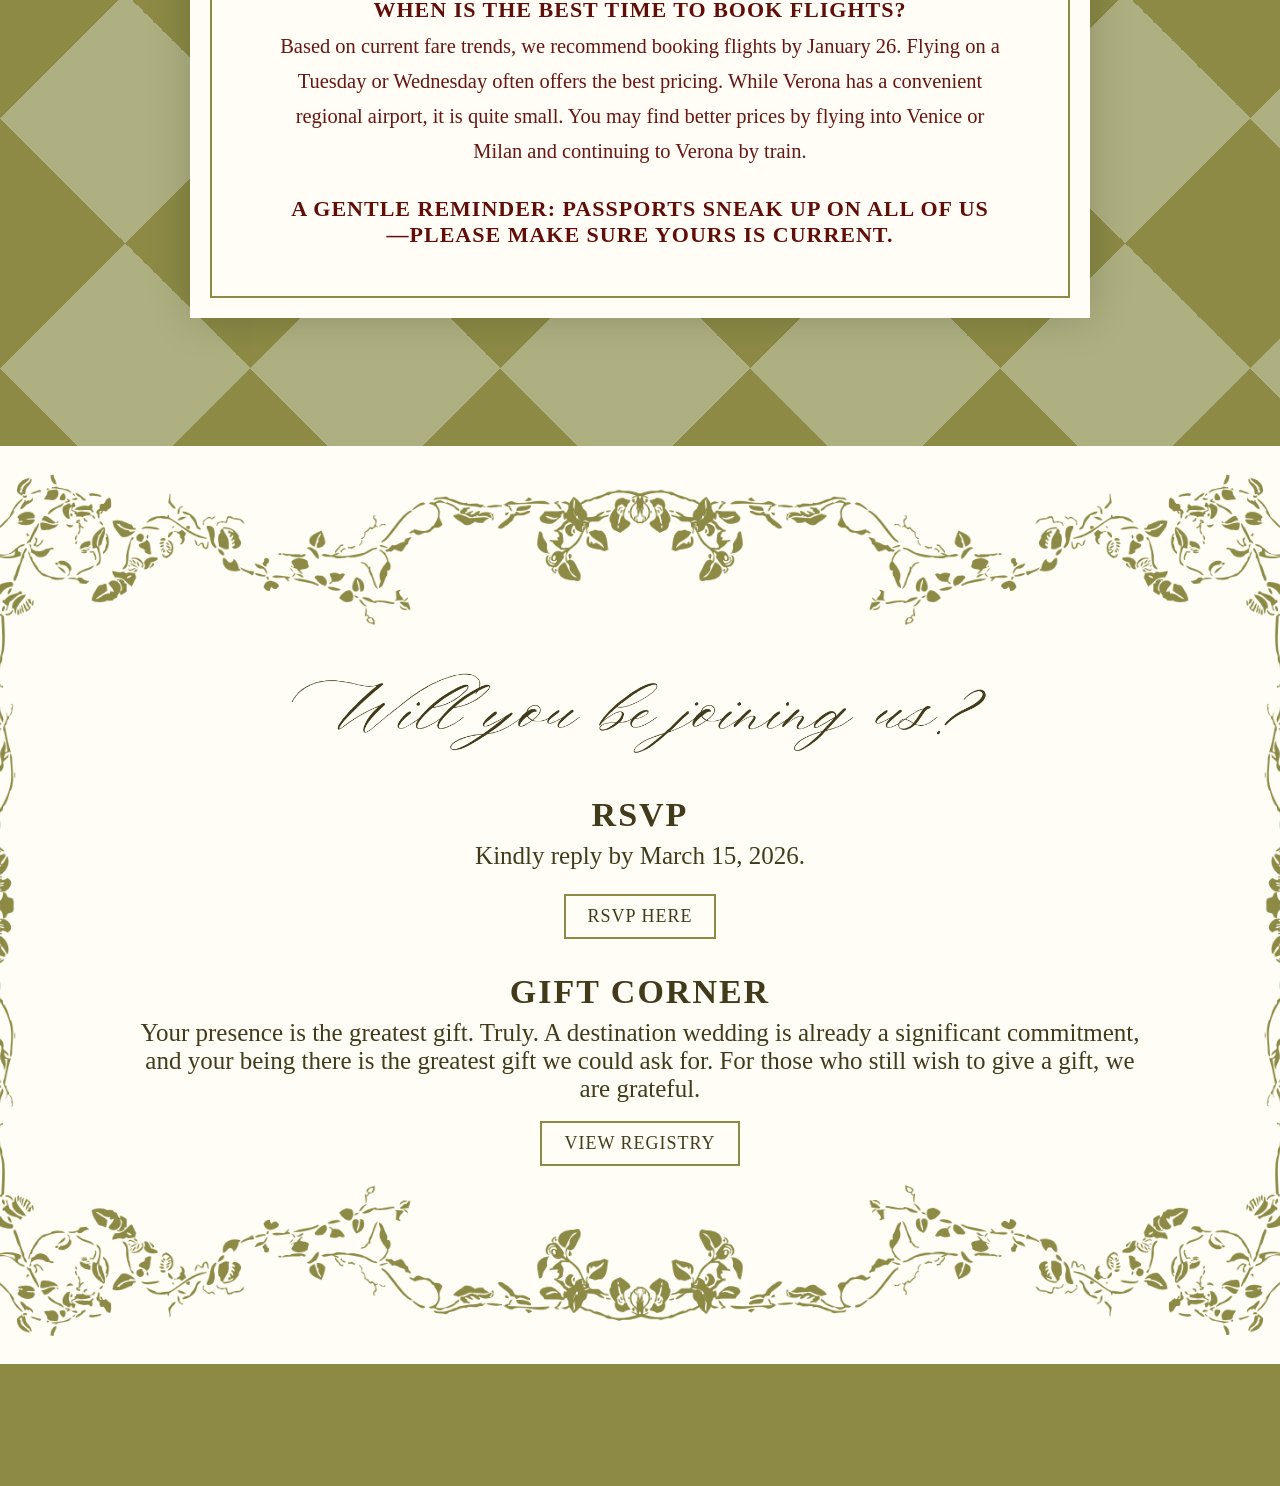
==== commit 8f149fc9: "added a registry" ====
--- a/index.html
+++ b/index.html
@@ -391,15 +391,9 @@
                             <p class="gift-text">
                                 Your presence is the greatest gift. Truly. A destination wedding is already a
                                 significant commitment, and your being there is the greatest gift we could ask for.
+                                For those who still wish to give a gift, we are grateful.
                             </p>
-                            <p class="gift-text">
-                                For those who still wish to give a gift, we are grateful.
-                                Registry coming soon.
-                            </p>
-                            <!-- <a href="https://your-gift-link.com" target="_blank" rel="noopener noreferrer"
-                                class="rsvp-btn rsvp-btn-outline">
-                                HoneyFund
-                            </a> -->
+                              <a href="registry.html" class="rsvp-btn rsvp-btn-outline">View Registry</a>
                         </div>
                     </div>
                 </div>
--- a/style.css
+++ b/style.css
@@ -1023,14 +1023,11 @@
     --tile: 250px;
 
     background:
-        conic-gradient(
-            from 45deg,
+        conic-gradient(from 45deg,
             var(--olive) 0 25%,
             var(--sage) 0 50%,
             var(--olive) 0 75%,
-            var(--sage) 0 100%
-        )
-        0 0 / var(--tile) var(--tile);
+            var(--sage) 0 100%) 0 0 / var(--tile) var(--tile);
     padding: clamp(80px, 10vw, 140px) clamp(20px, 5vw, 60px);
     color: var(--cream);
     text-align: center;
@@ -1053,9 +1050,11 @@
 .faq-inner::before {
     content: "";
     position: absolute;
-    inset:20px; /* distance from the edges = border appears inside */
+    inset: 20px;
+    /* distance from the edges = border appears inside */
     border: 2px solid var(--olive);
-    border-radius: inherit; /* keeps the rounded shape consistent */
+    border-radius: inherit;
+    /* keeps the rounded shape consistent */
     pointer-events: none;
     z-index: 2;
 }
@@ -1253,4 +1252,162 @@
 
 .gift-corner {
     margin-top: clamp(24px, 3vw, 34px);
+}
+
+.registry-links {
+    margin-top: 14px;
+}
+
+.rsvp-btn-outline {
+    background: transparent;
+}
+
+
+/* =========================================================
+   REGISTRY PAGE — clean storefront cards (white cards)
+   ========================================================= */
+
+#registryPage {
+    background: var(--cream);
+    padding: clamp(70px, 9vw, 120px) 0;
+}
+
+.registryPage-wrap {
+    max-width: 1180px;
+    margin: 0 auto;
+    padding: 0 clamp(18px, 5vw, 56px);
+}
+
+.registryPage-header {
+    text-align: center;
+    margin-bottom: clamp(26px, 3.5vw, 42px);
+}
+
+.registry-title-image {
+    display: block;
+    margin: 0 auto 14px;
+    margin-top: -100px;
+    width: clamp(280px, 40vw, 520px);
+    height: auto;
+}
+
+.registryPage-subtitle {
+    margin: 0 auto;
+    max-width: 760px;
+    font-family: var(--display-font);
+    color: var(--olive);
+    opacity: 0.9;
+    font-size: clamp(16px, 1.6vw, 20px);
+    line-height: 1.6;
+}
+
+/* Grid */
+.registryGrid {
+    display: grid;
+    grid-template-columns: repeat(3, minmax(0, 1fr));
+    gap: clamp(18px, 2.2vw, 28px);
+    align-items: stretch;
+}
+
+.registryCard {
+    display: grid;
+    grid-template-rows: auto 1fr;
+    text-decoration: none;
+    color: inherit;
+    background: var(--cream);
+    border-radius: 18px;
+    box-shadow: 0 18px 44px rgba(0, 0, 0, 0.08);
+    overflow: hidden;
+
+    transition: transform .22s ease, box-shadow .22s ease;
+}
+
+
+.registryCard:hover {
+    transform: translateY(-6px);
+    box-shadow: 0 28px 80px rgba(0, 0, 0, 0.12);
+}
+
+.registryCard-media {
+    background: var(--cream);
+    padding: 22px;
+    display: grid;
+    place-items: center;
+}
+
+
+.registryCard-media img {
+    width: 100%;
+    height: 260px;
+    object-fit: contain;
+    display: block;
+    border-radius: 12px;
+    background: var(--cream);
+}
+
+/* Text area */
+.registryCard-body {
+    padding: 18px 18px 22px;
+    text-align: center;
+    display: grid;
+    gap: 10px;
+    align-content: start;
+}
+
+.registryCard-brand {
+    margin: 0;
+    font-family: var(--display-font);
+    color: var(--brown);
+    font-size: 16px;
+    letter-spacing: 1.5px;
+    text-transform: uppercase;
+}
+
+.registryCard-cta {
+    margin: 0;
+    font-family: var(--display-font);
+    color: var(--brown);
+    opacity: 0.75;
+    font-size: 13px;
+    letter-spacing: 1.6px;
+    text-transform: uppercase;
+}
+
+/* Footer button */
+.registryPage-footer {
+    margin-top: clamp(26px, 3vw, 40px);
+    display: flex;
+    justify-content: center;
+}
+
+.registryBackBtn {
+    display: inline-flex;
+    align-items: center;
+    justify-content: center;
+    padding: 12px 18px;
+    border: 2px solid var(--olive);
+    background: transparent;
+    color: var(--olive);
+    text-decoration: none;
+    font-family: var(--display-font);
+    text-transform: uppercase;
+    letter-spacing: 1px;
+    font-size: 13px;
+
+    transition: transform .18s ease;
+}
+
+.registryBackBtn:hover {
+    transform: translateY(-2px);
+}
+
+/* Responsive */
+@media (max-width: 980px) {
+    .registryGrid {
+        grid-template-columns: 1fr;
+    }
+
+    .registryCard-media img {
+        height: 240px;
+    }
 }
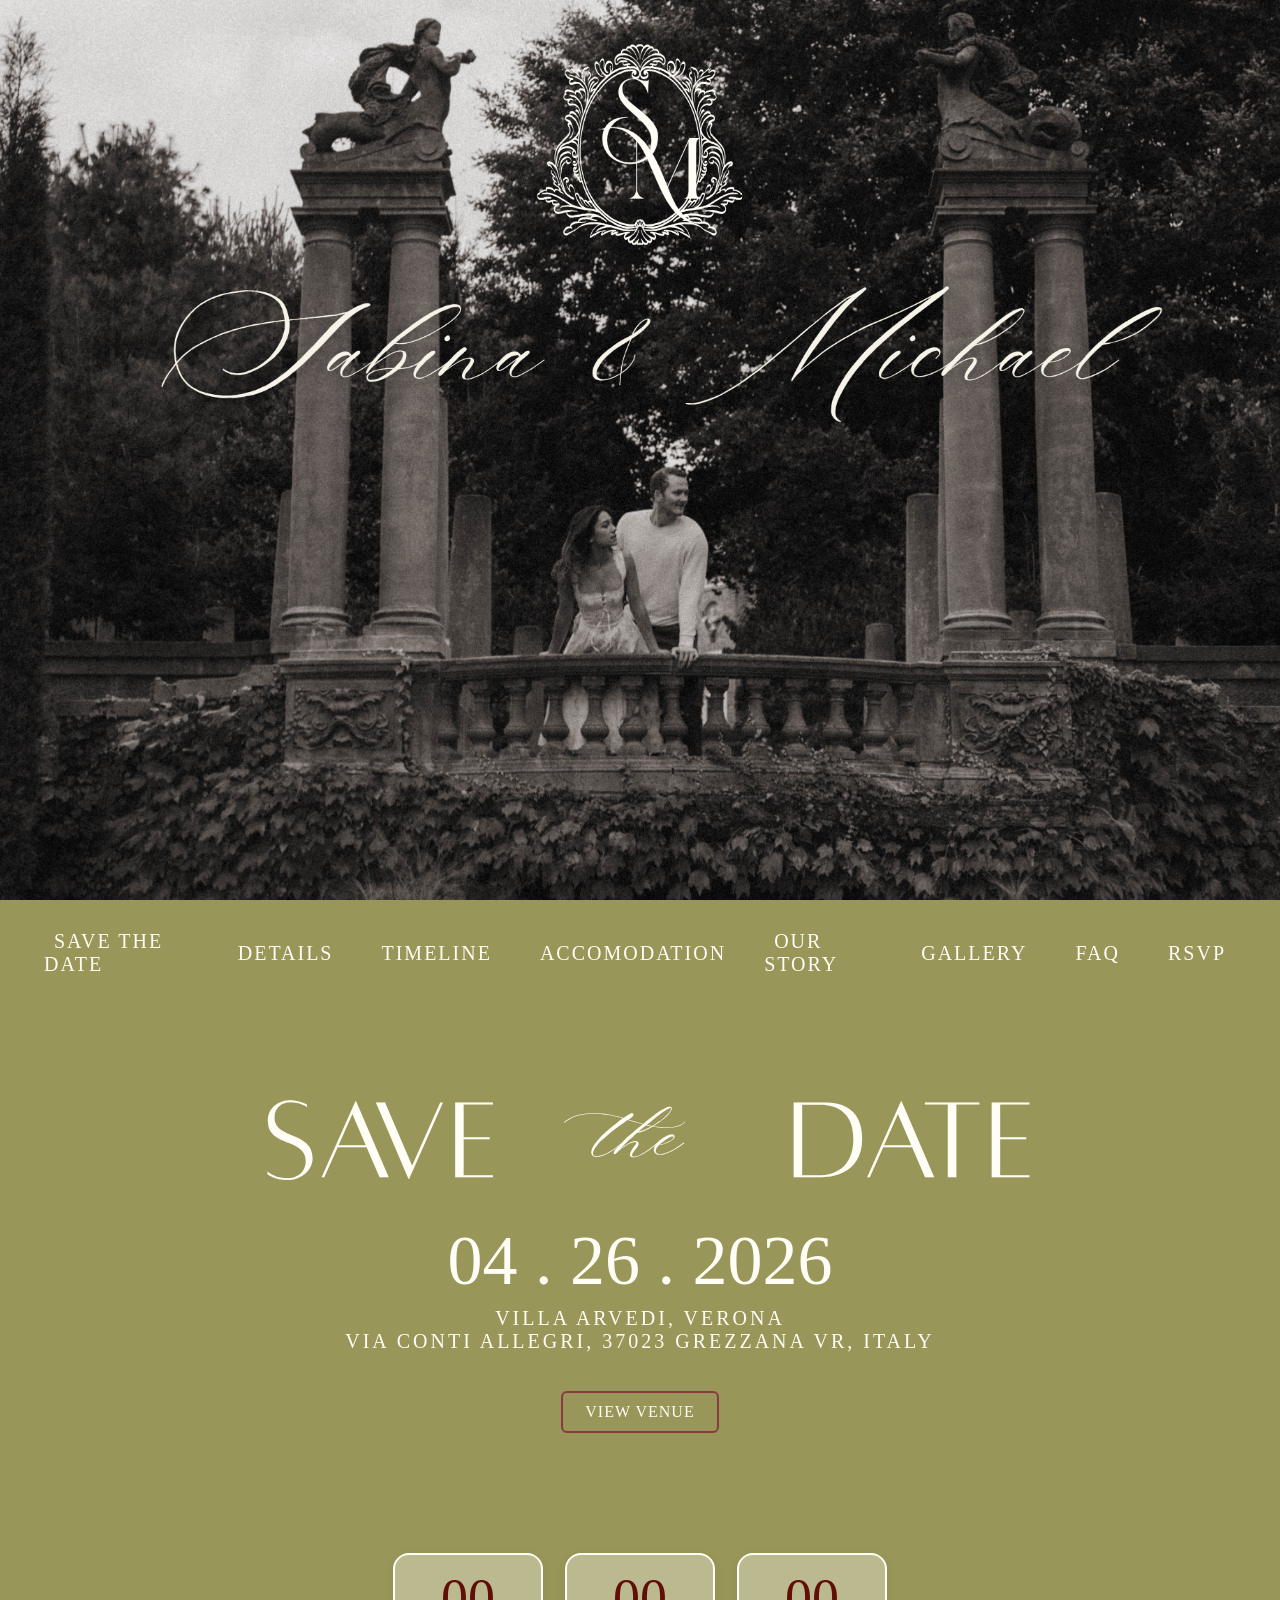
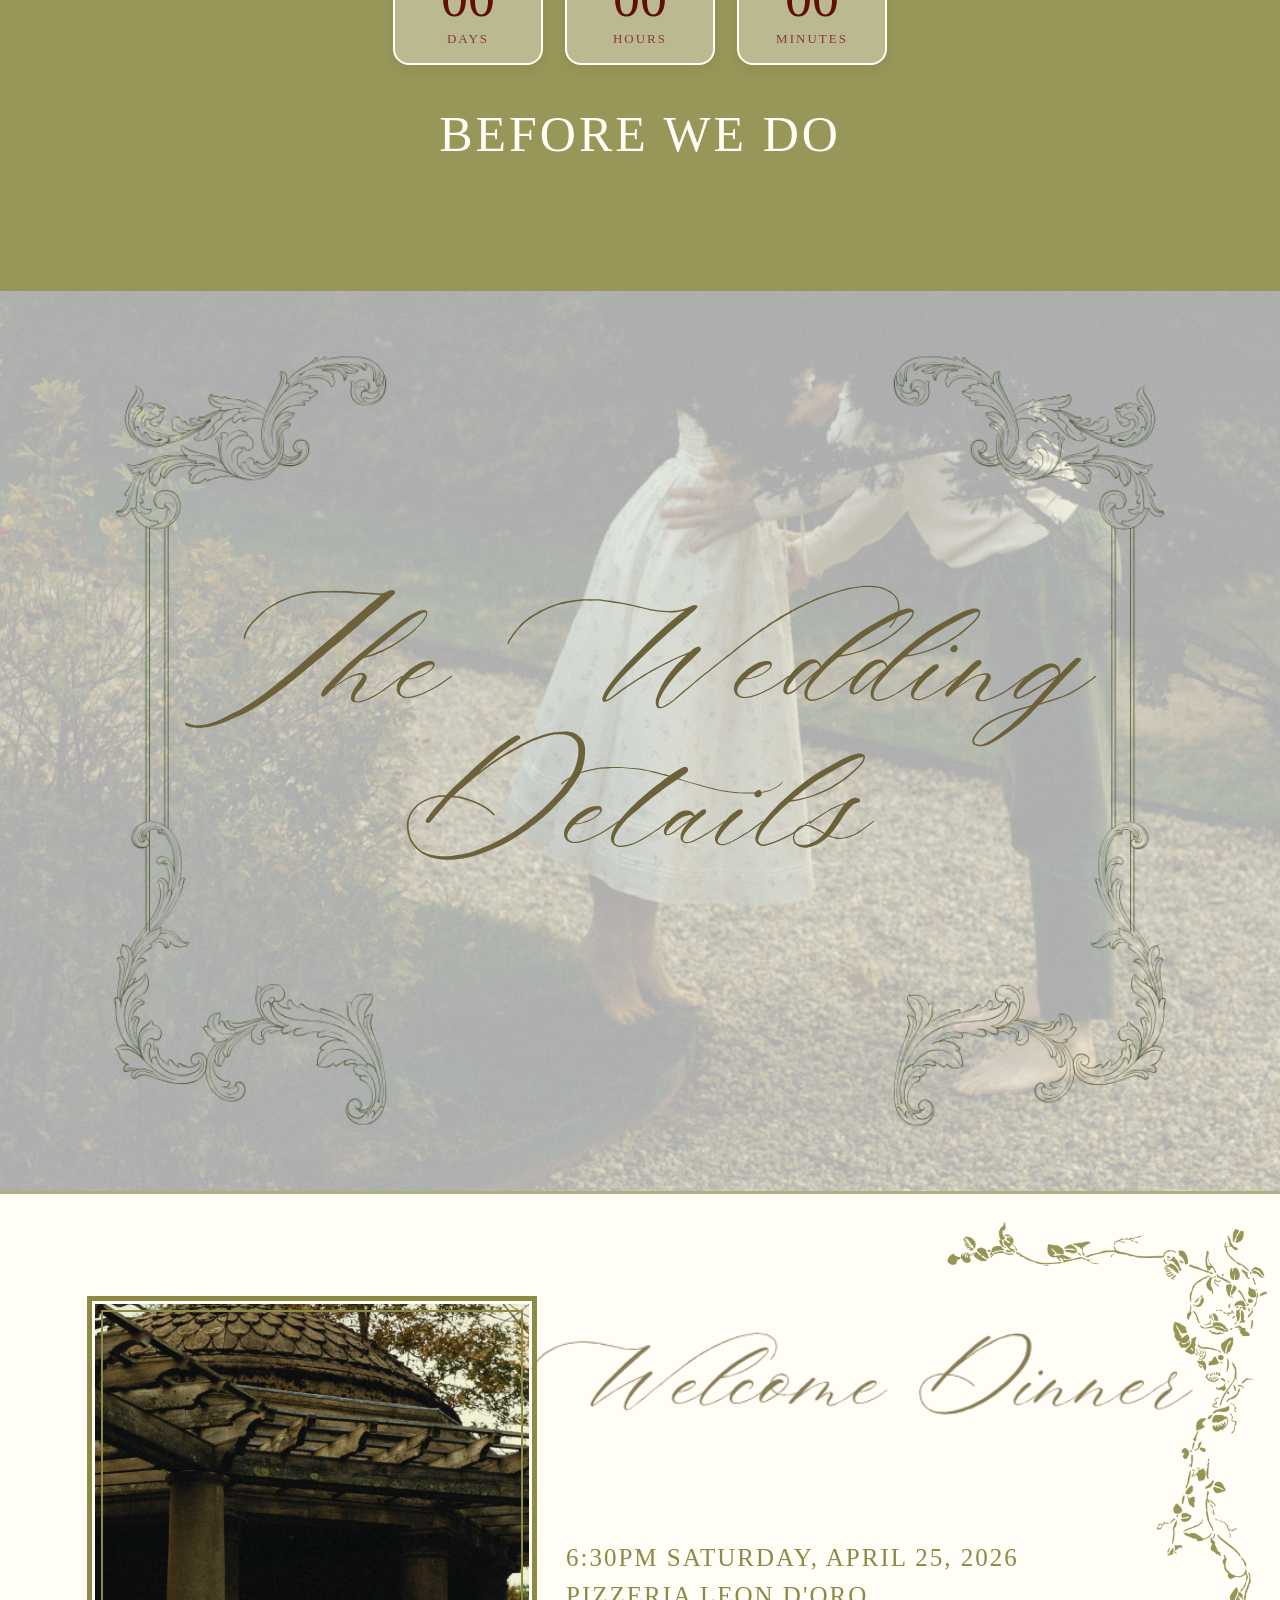
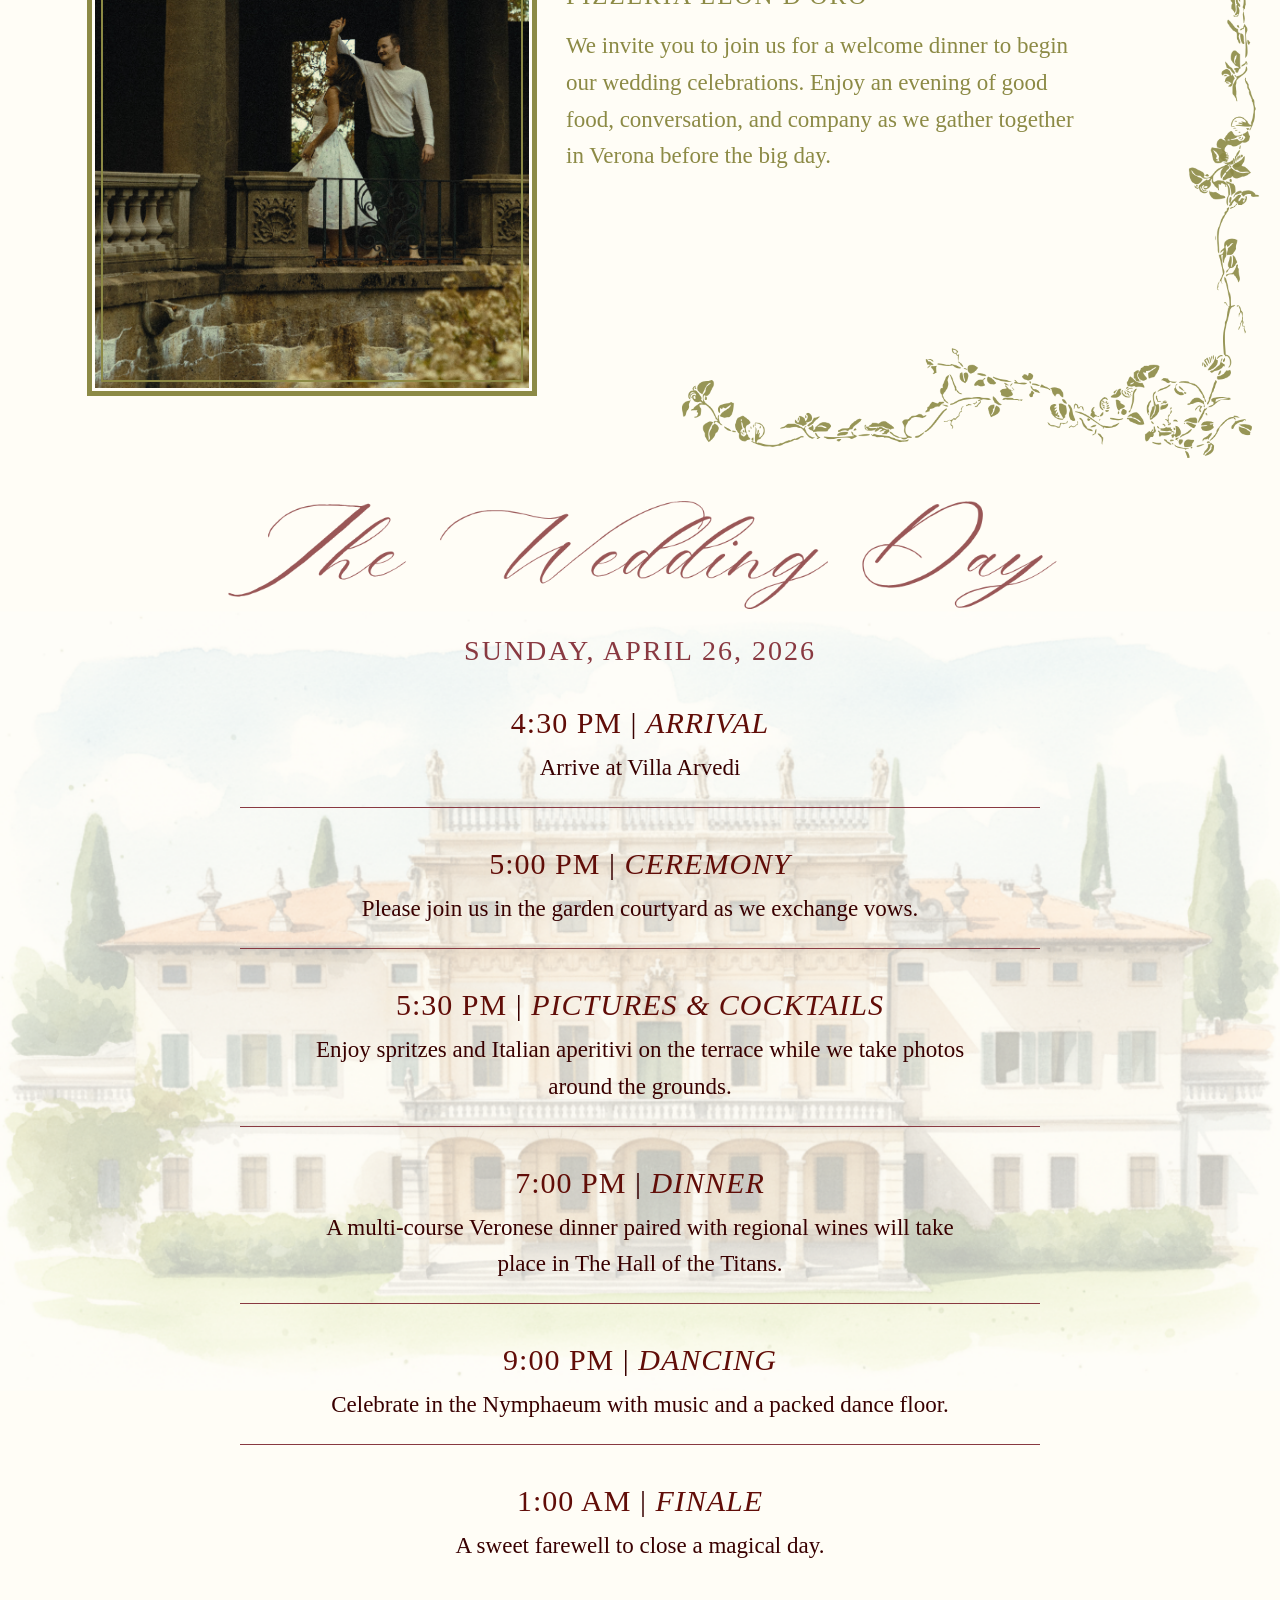
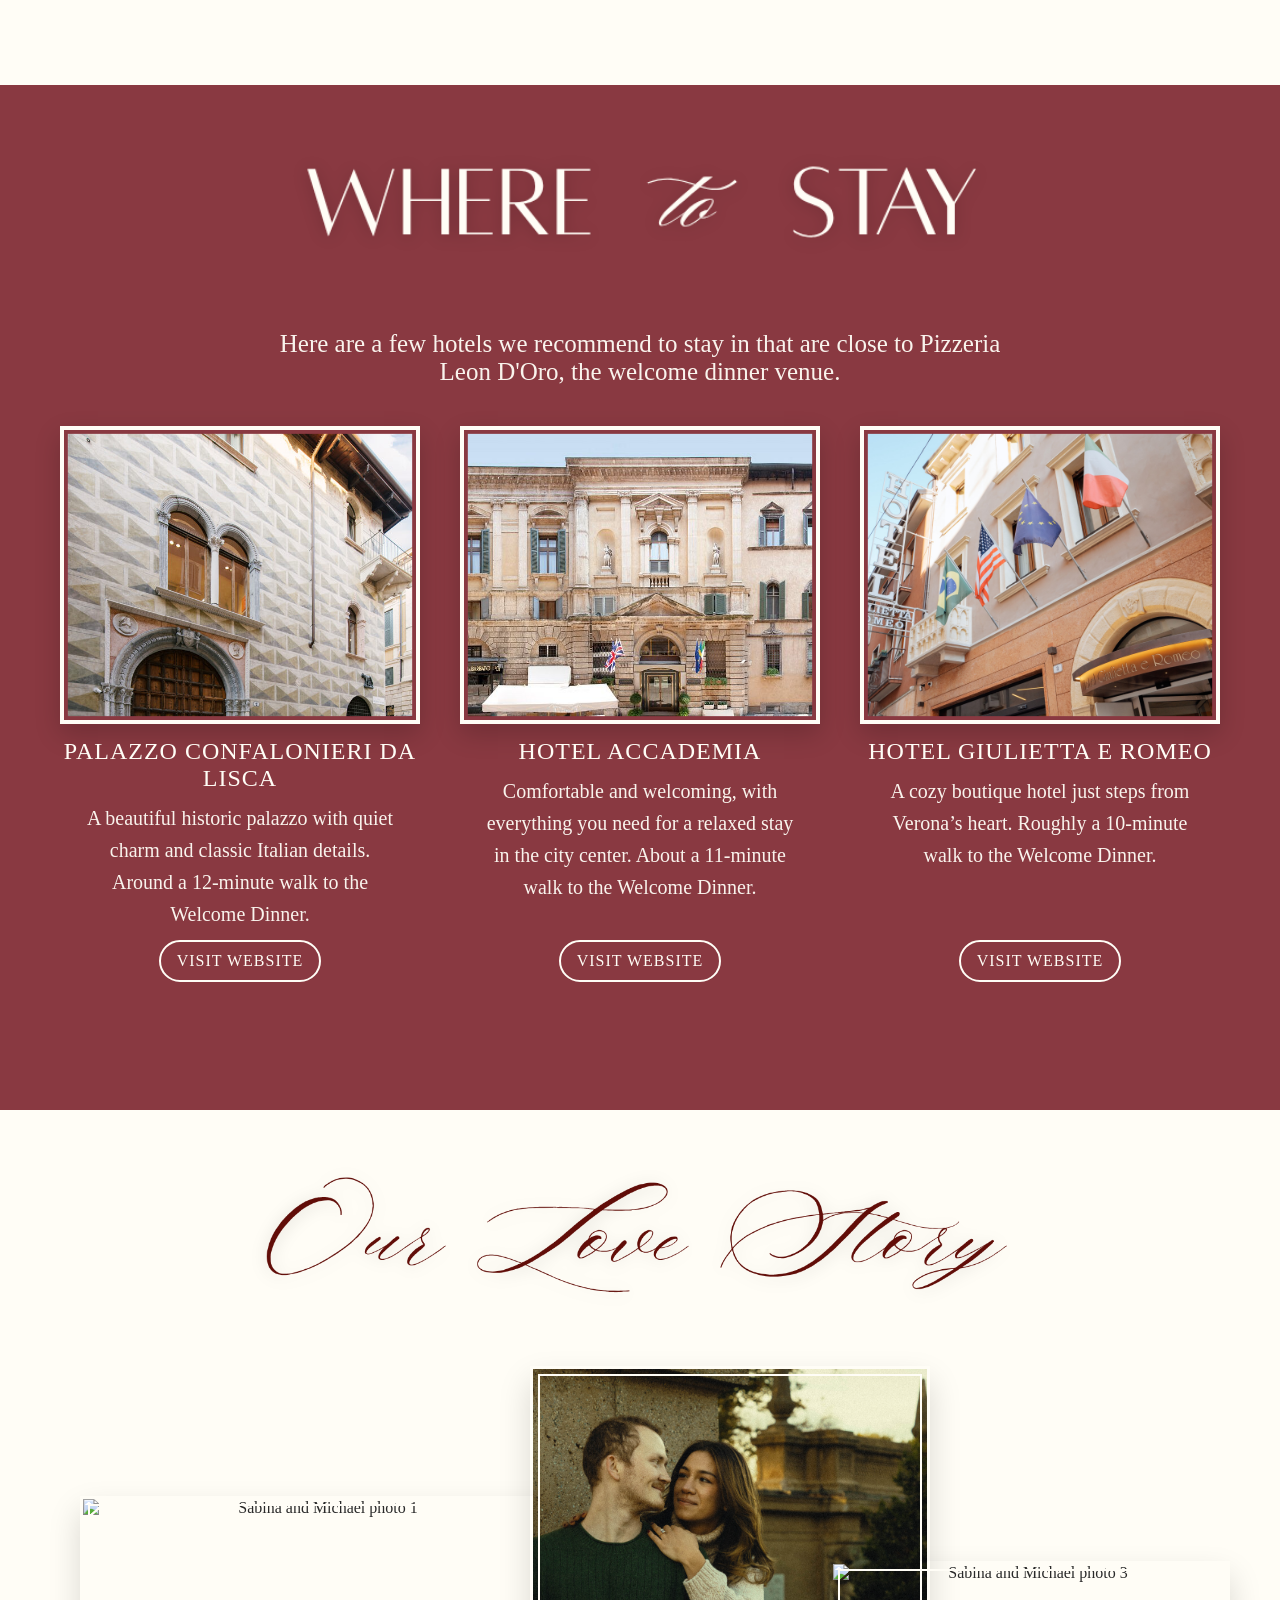
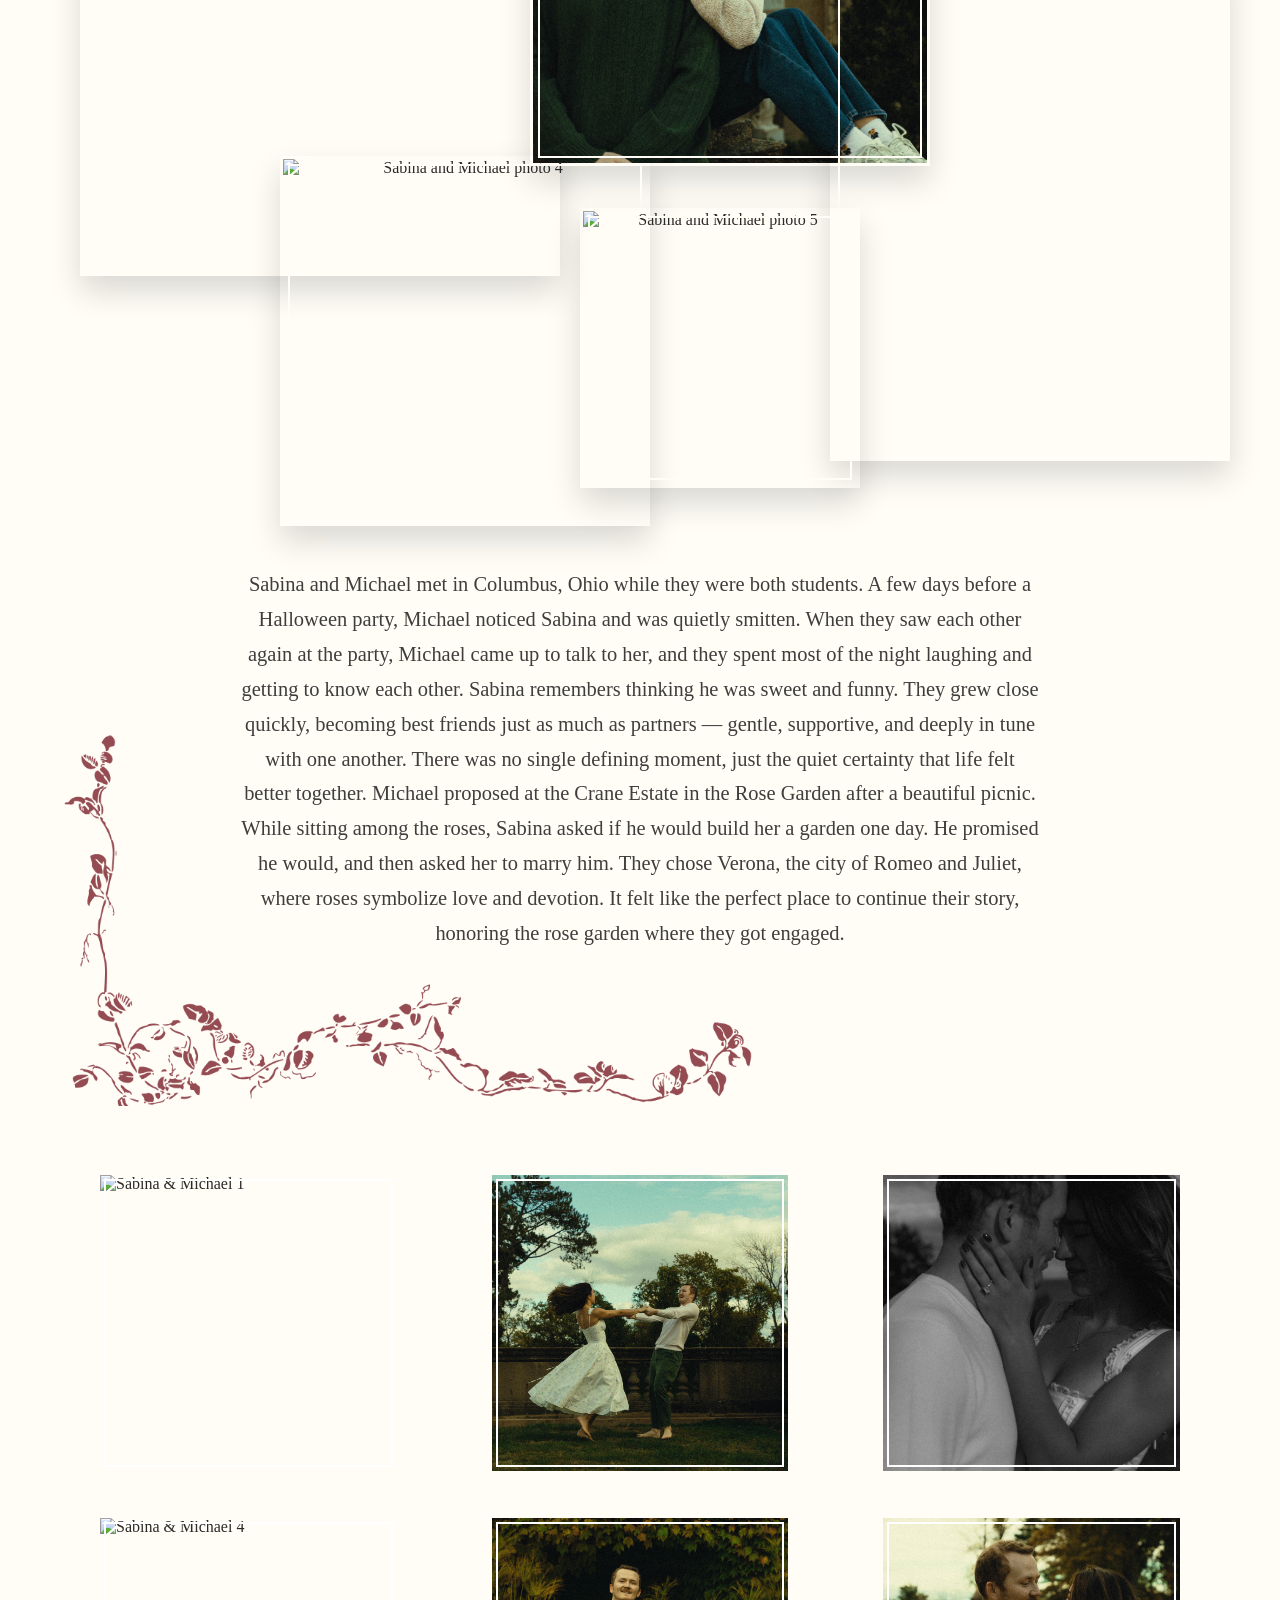
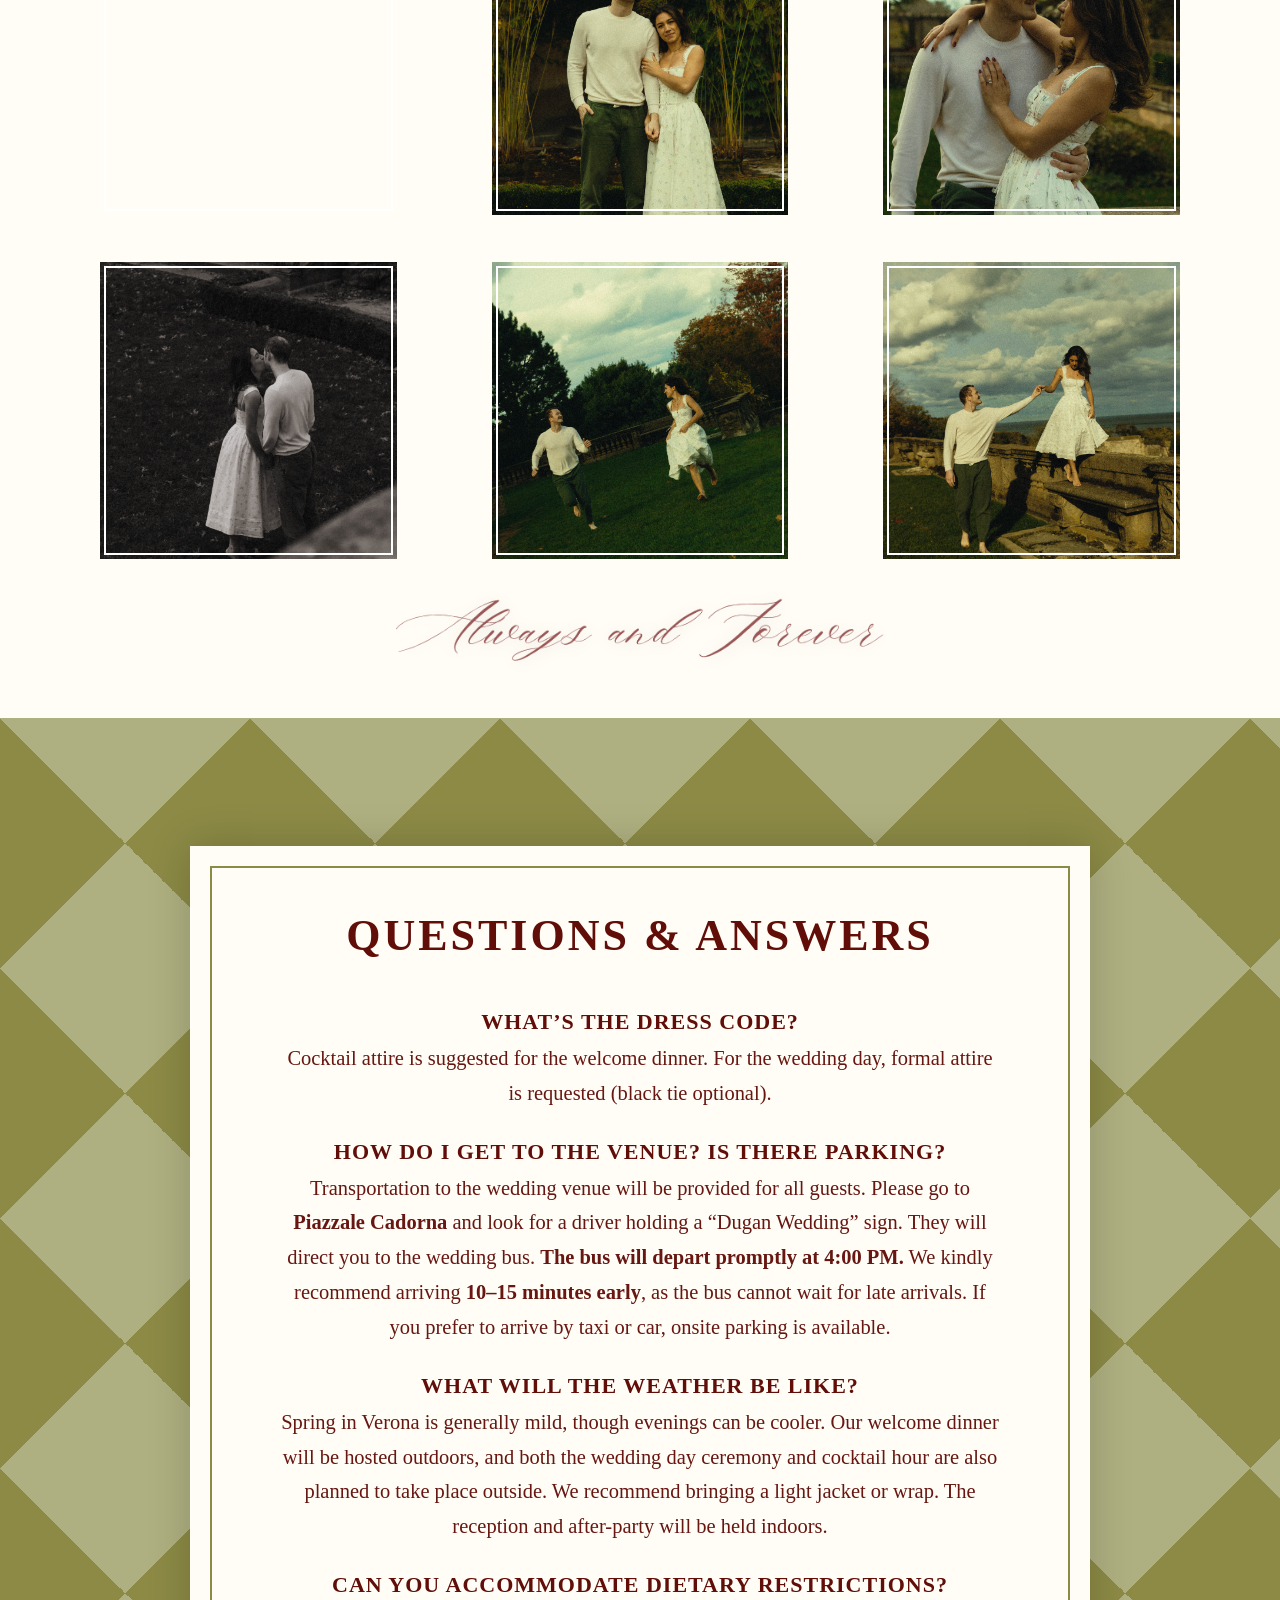
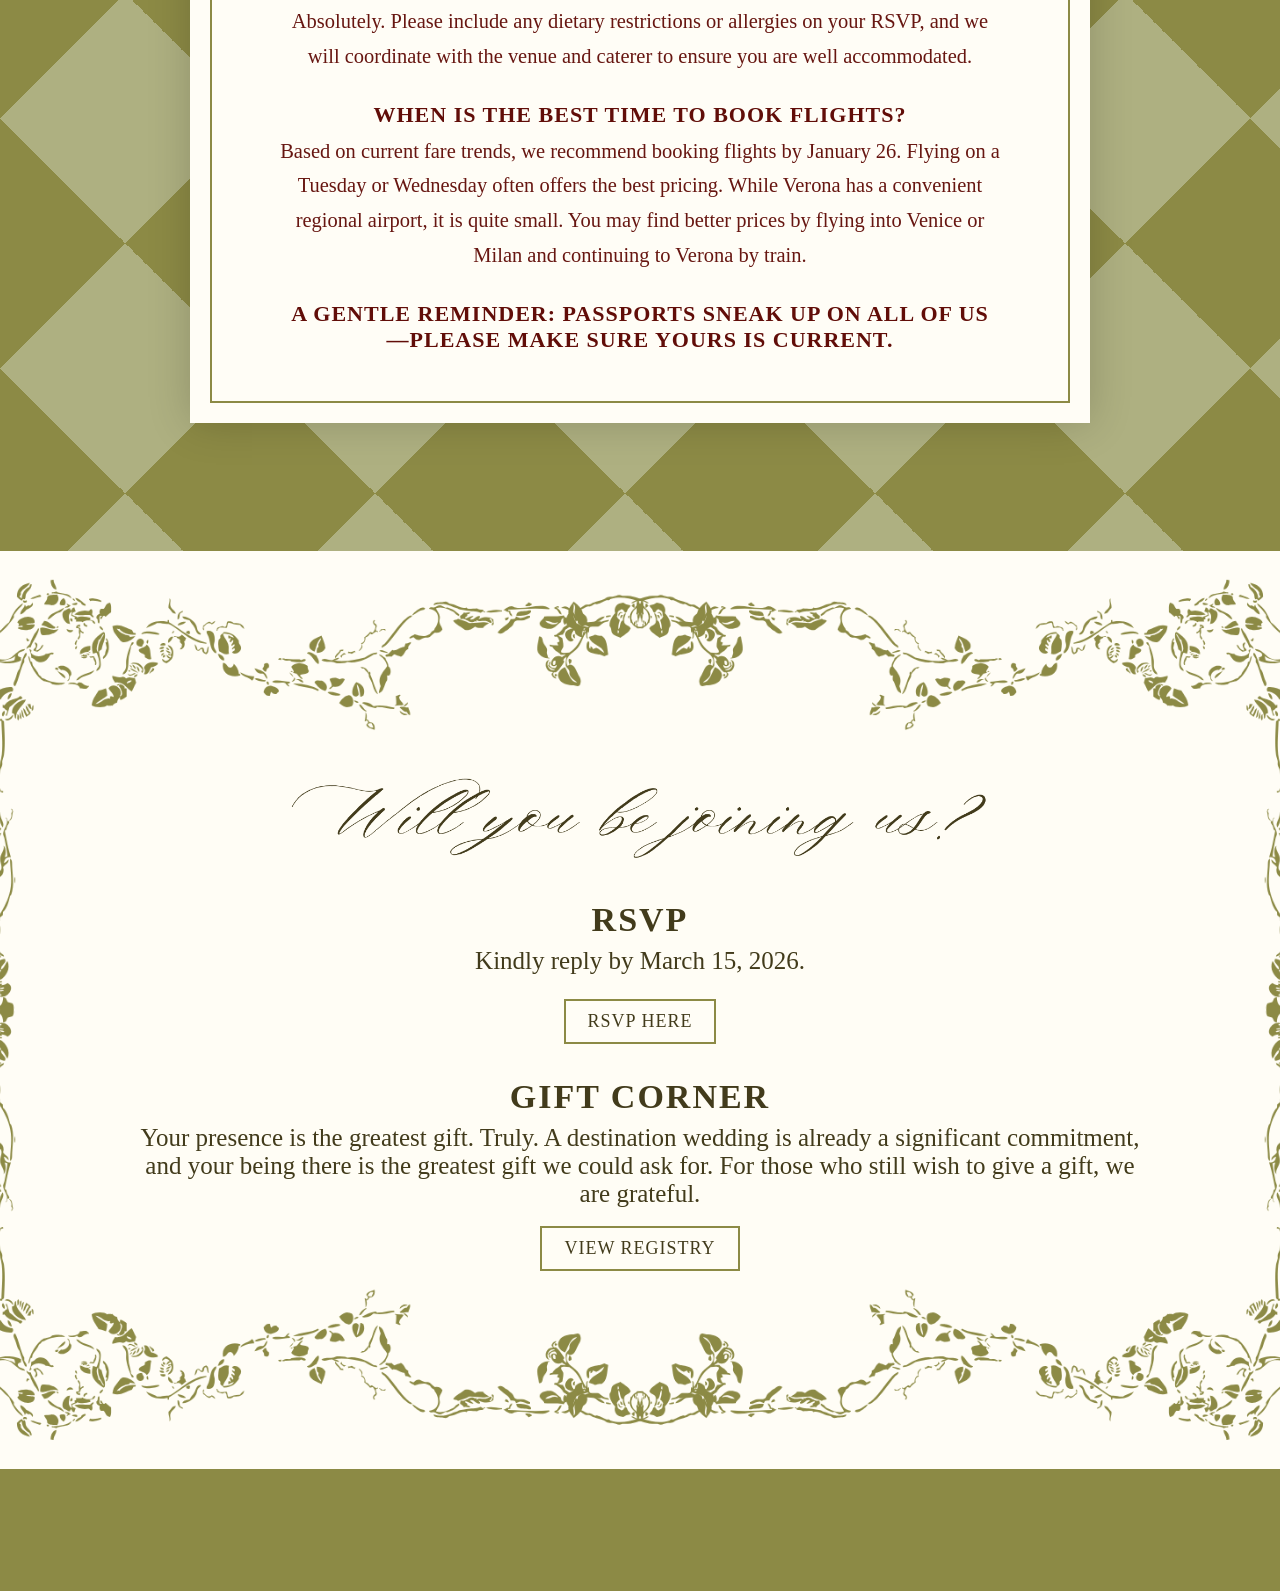
==== commit 33970c5b: "added bus stop" ====
--- a/index.html
+++ b/index.html
@@ -253,7 +253,8 @@
                         they saw each other again at the party, Michael came up to talk to her, and they spent most of
                         the night laughing and getting to know each other. Sabina remembers thinking he was sweet and
                         funny.
-                        They grew close quickly, becoming best friends just as much as partners — gentle, supportive, and
+                        They grew close quickly, becoming best friends just as much as partners — gentle, supportive,
+                        and
                         deeply in tune with one another. There was no single defining moment, just the quiet certainty
                         that life felt better together.
                         Michael proposed at the Crane Estate in the Rose Garden after a beautiful picnic. While sitting
@@ -322,9 +323,16 @@
                     <div class="faq-item">
                         <h3 class="faq-question">How do I get to the venue? Is there parking?</h3>
                         <p class="faq-answer">
-                            Transportation to the wedding venue will be provided for all guests.
+                            Transportation to the wedding venue will be provided for all guests. Please go to <strong>Piazzale
+                            Cadorna</strong> and look for a driver holding a “Dugan Wedding” sign. They will direct you to the
+                            wedding bus.
+                            <strong>The bus will depart promptly at 4:00 PM.</strong>
+                            We kindly recommend arriving <strong>10–15 minutes early</strong>, as the bus cannot wait
+                            for late arrivals.
+
                             If you prefer to arrive by taxi or car, onsite parking is available.
                         </p>
+
                     </div>
 
                     <div class="faq-item">
@@ -393,7 +401,7 @@
                                 significant commitment, and your being there is the greatest gift we could ask for.
                                 For those who still wish to give a gift, we are grateful.
                             </p>
-                              <a href="registry.html" class="rsvp-btn rsvp-btn-outline">View Registry</a>
+                            <a href="registry.html" class="rsvp-btn rsvp-btn-outline">View Registry</a>
                         </div>
                     </div>
                 </div>
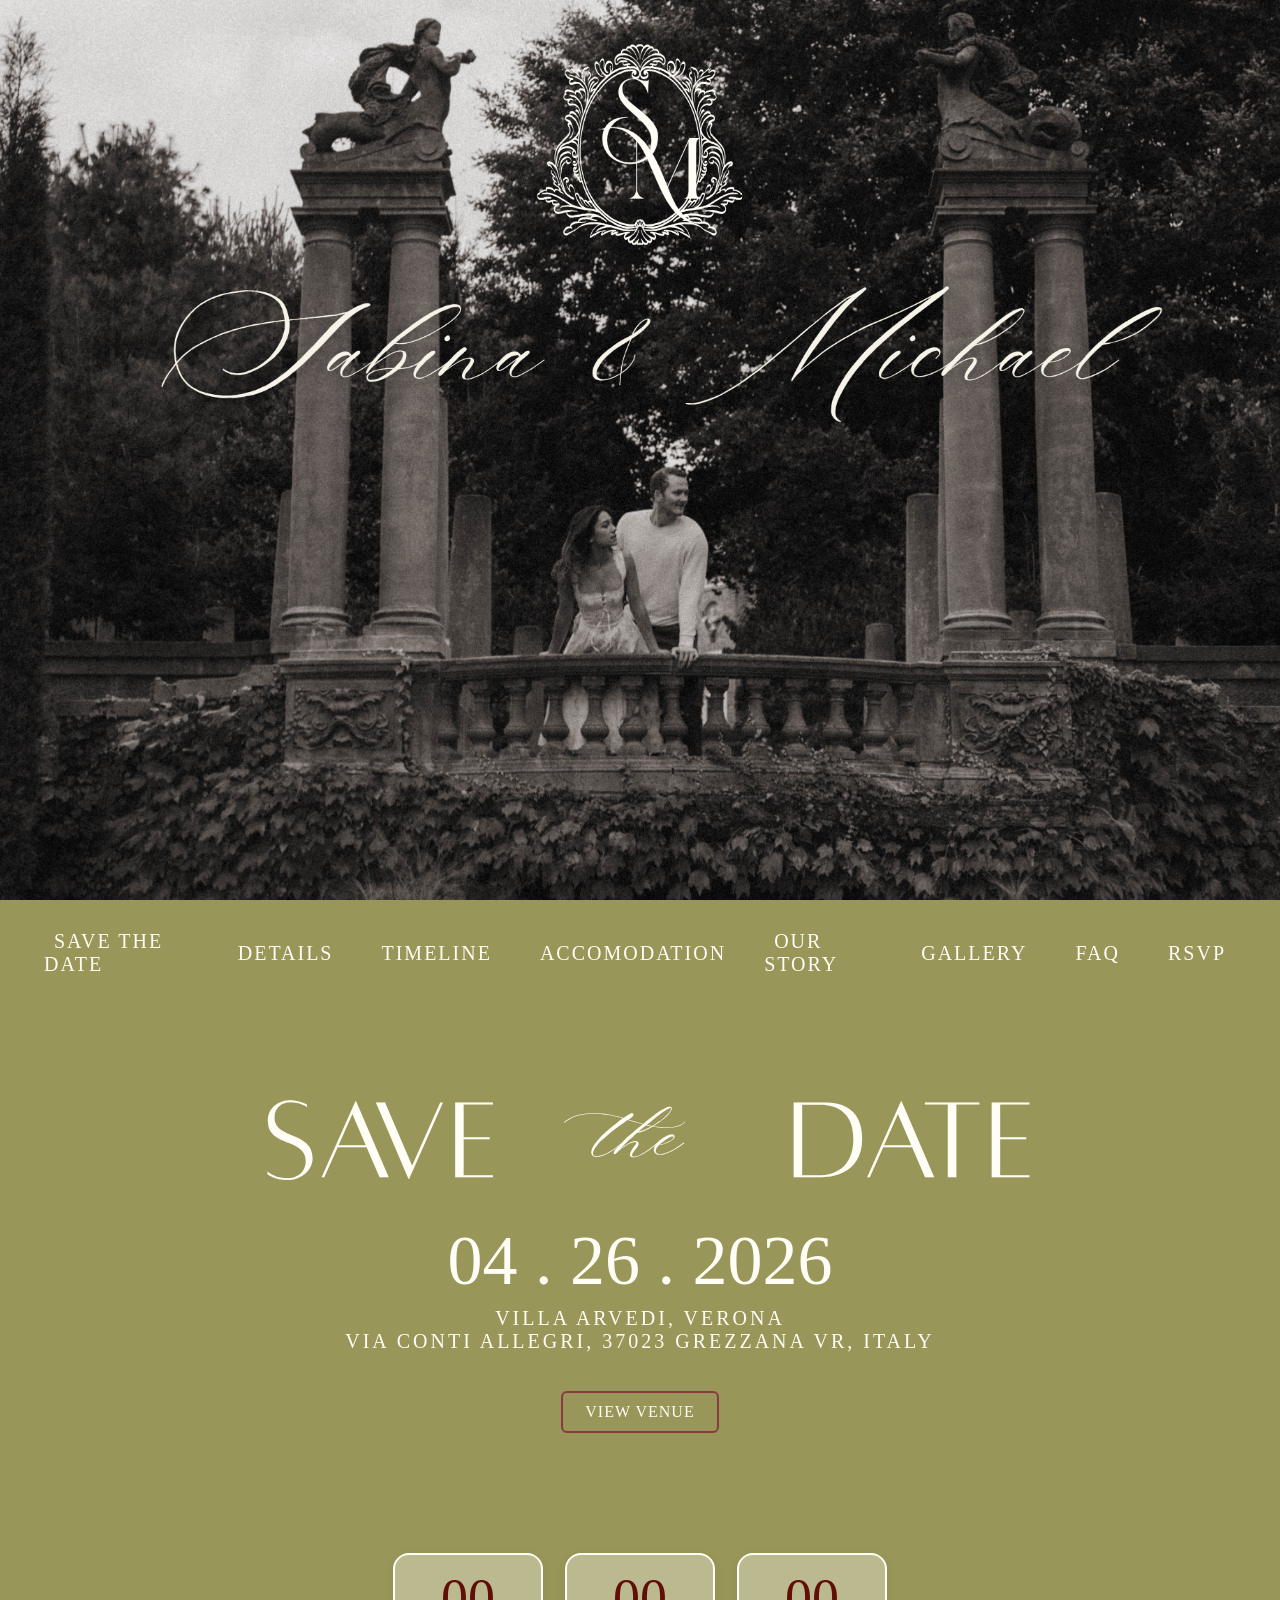
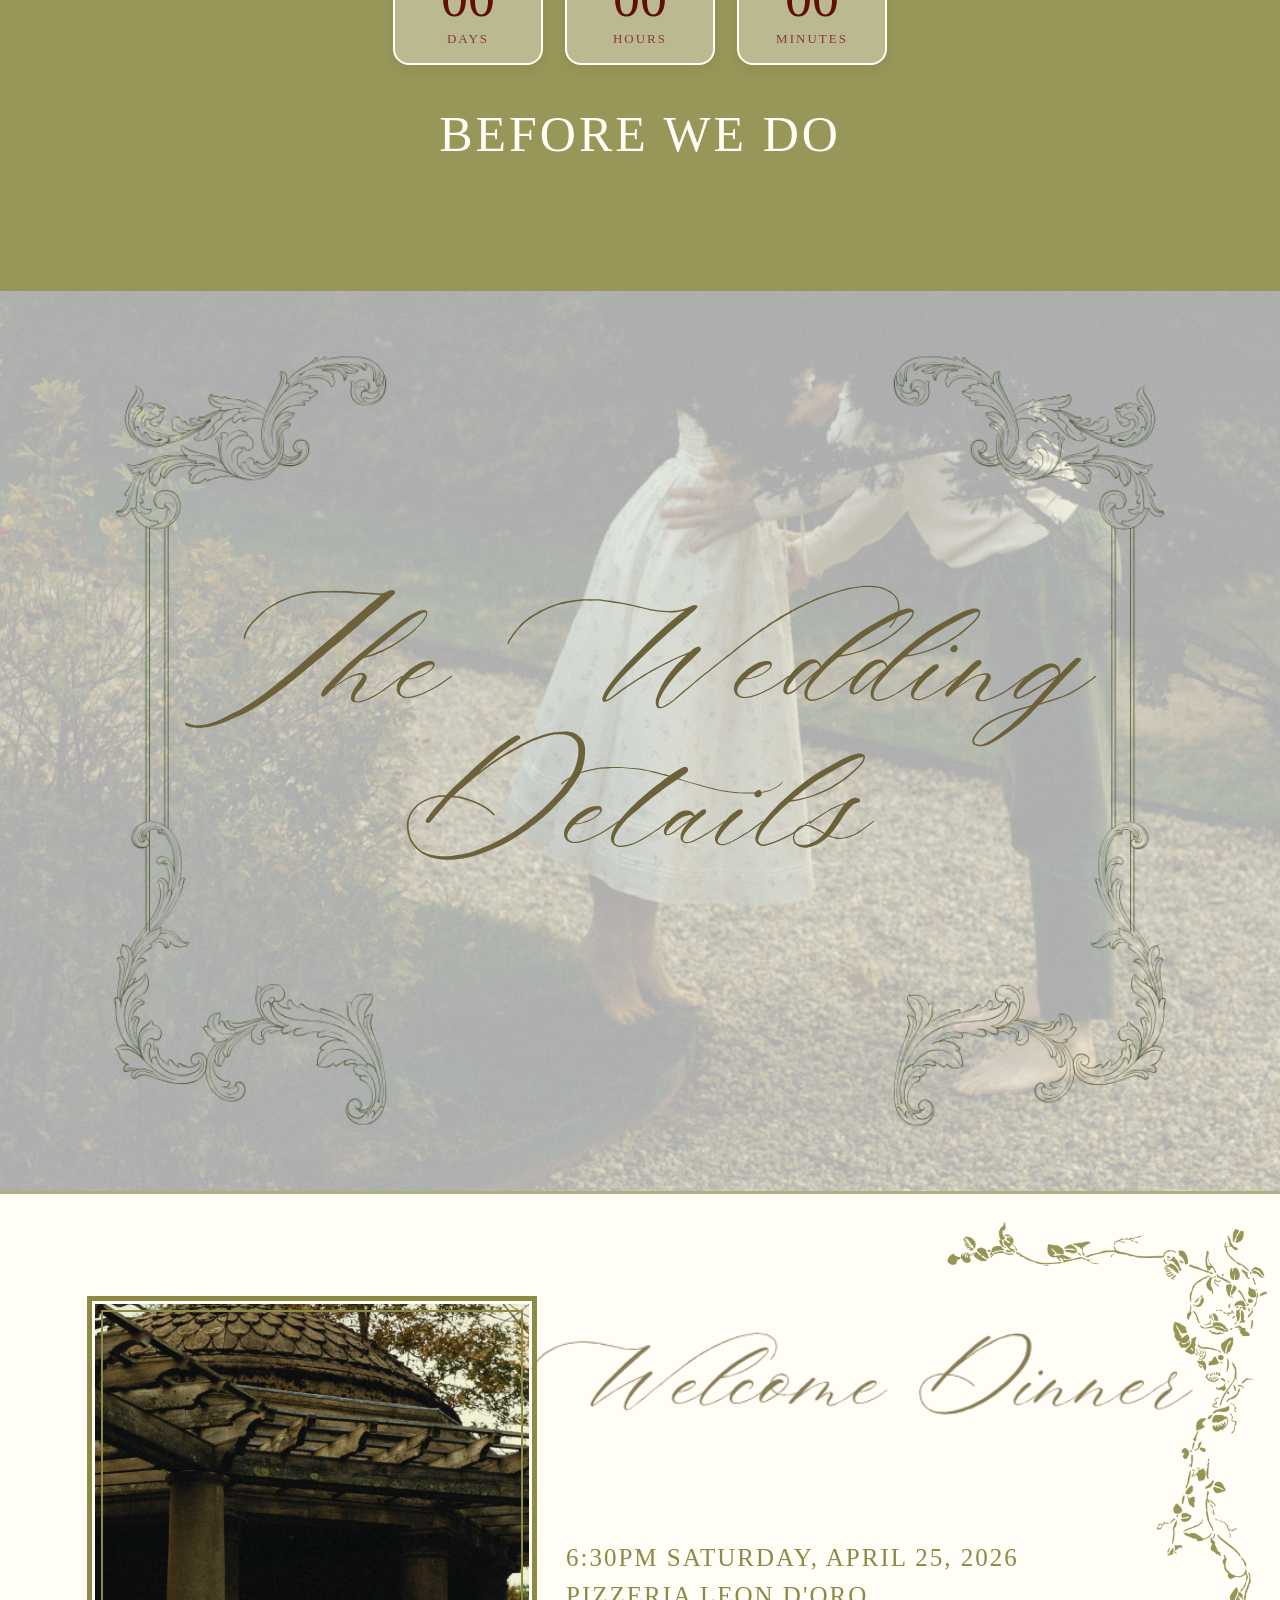
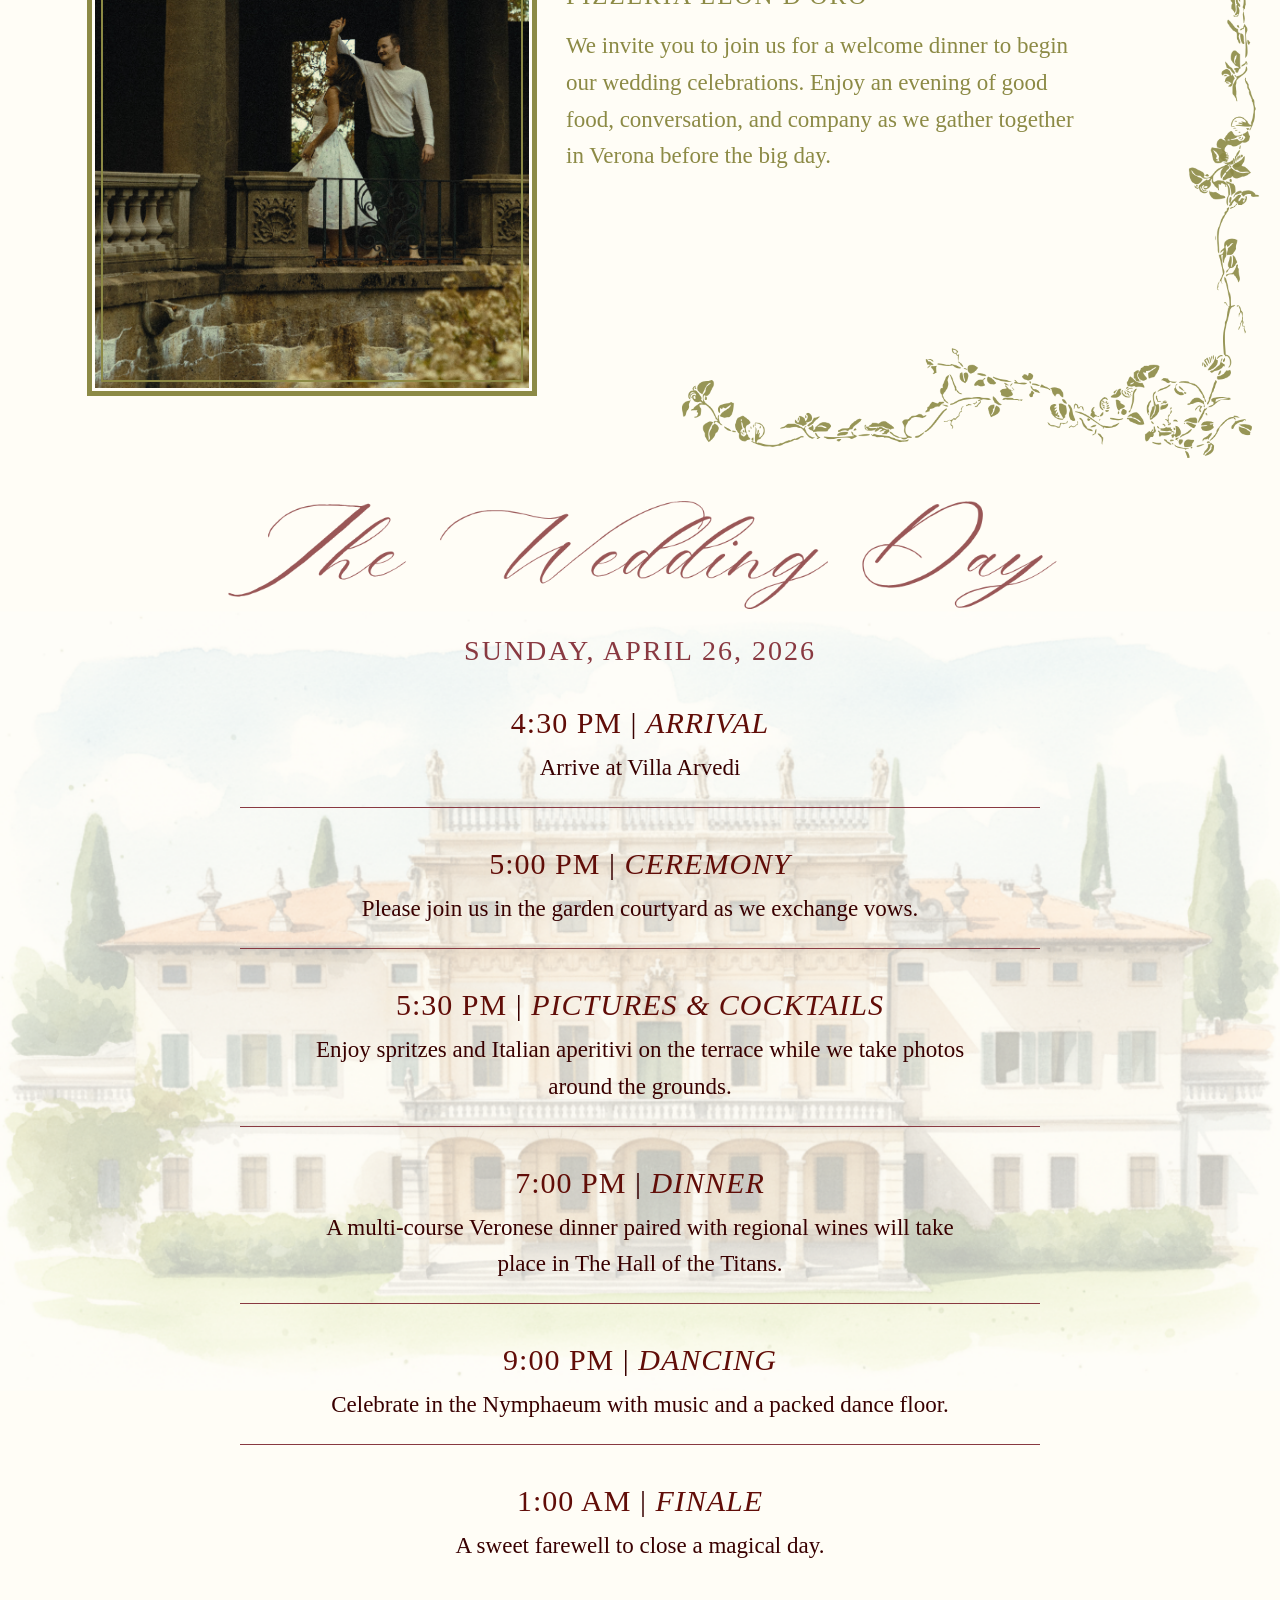
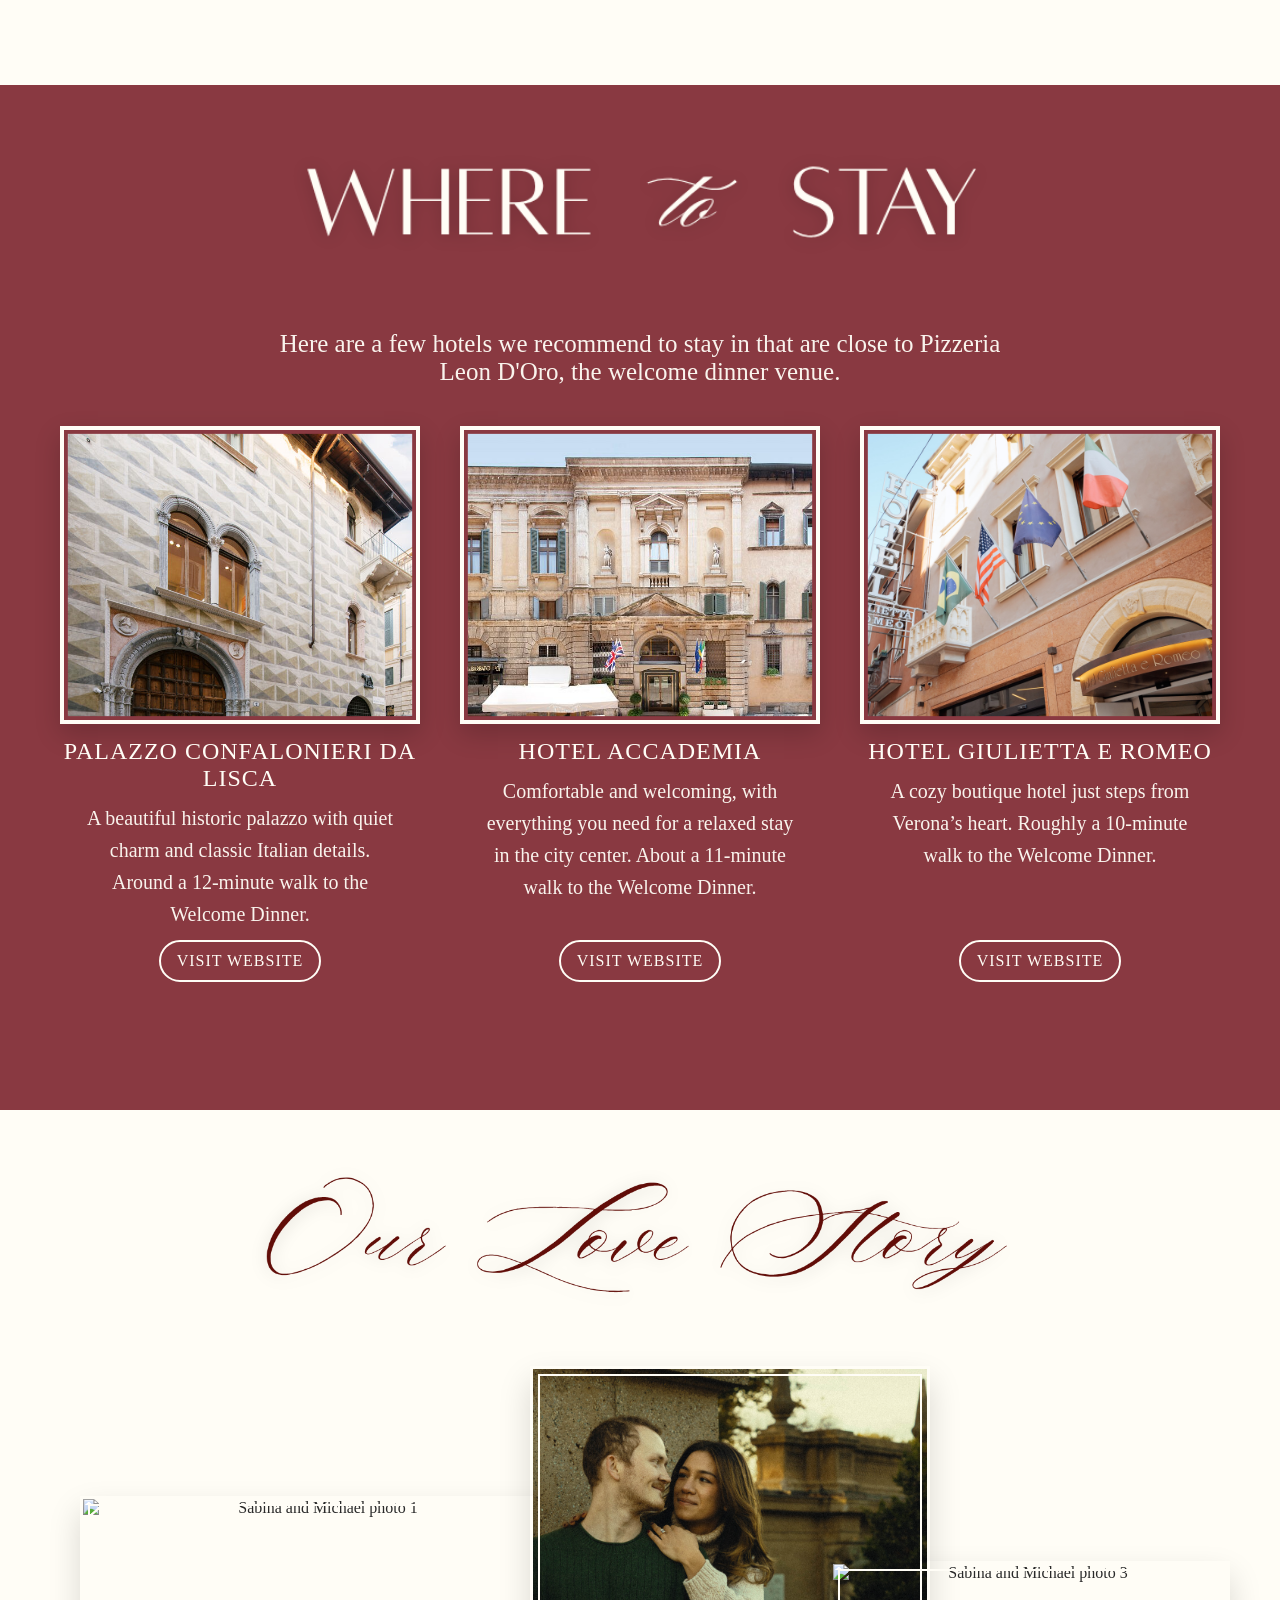
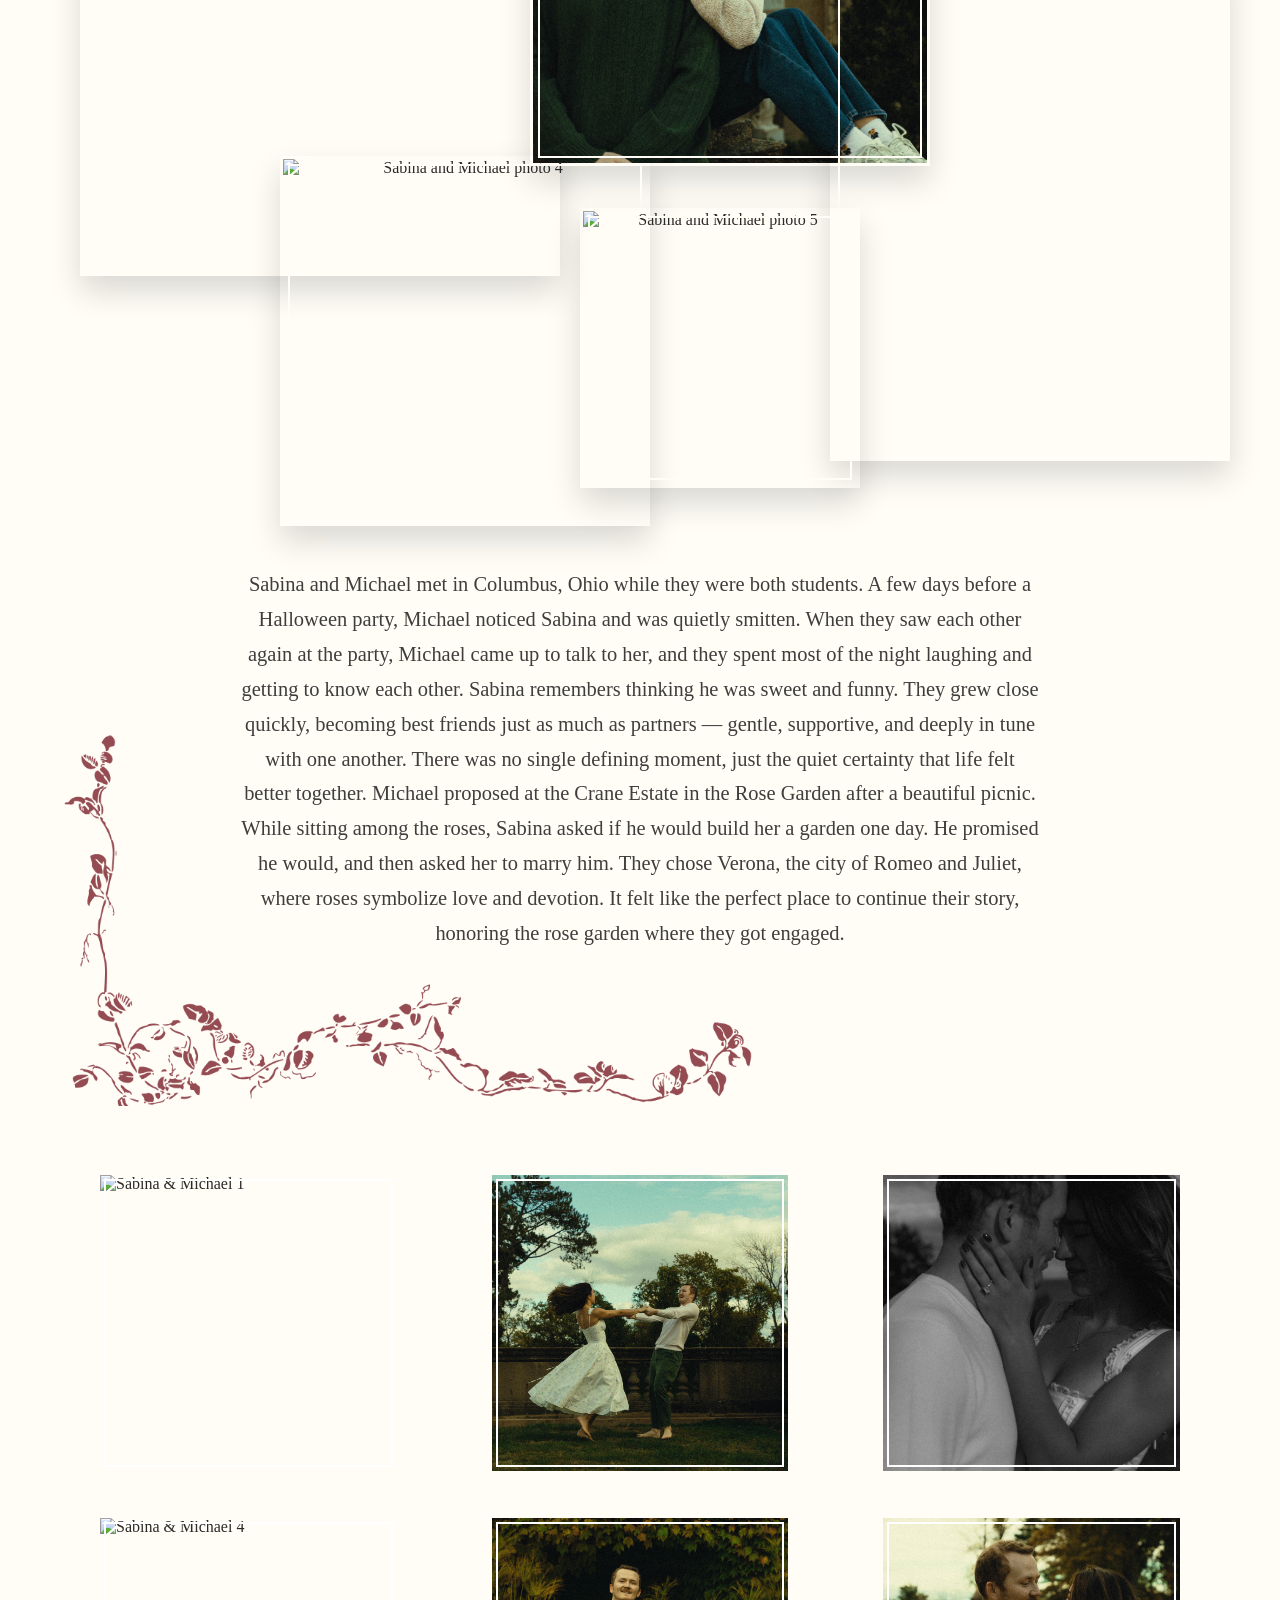
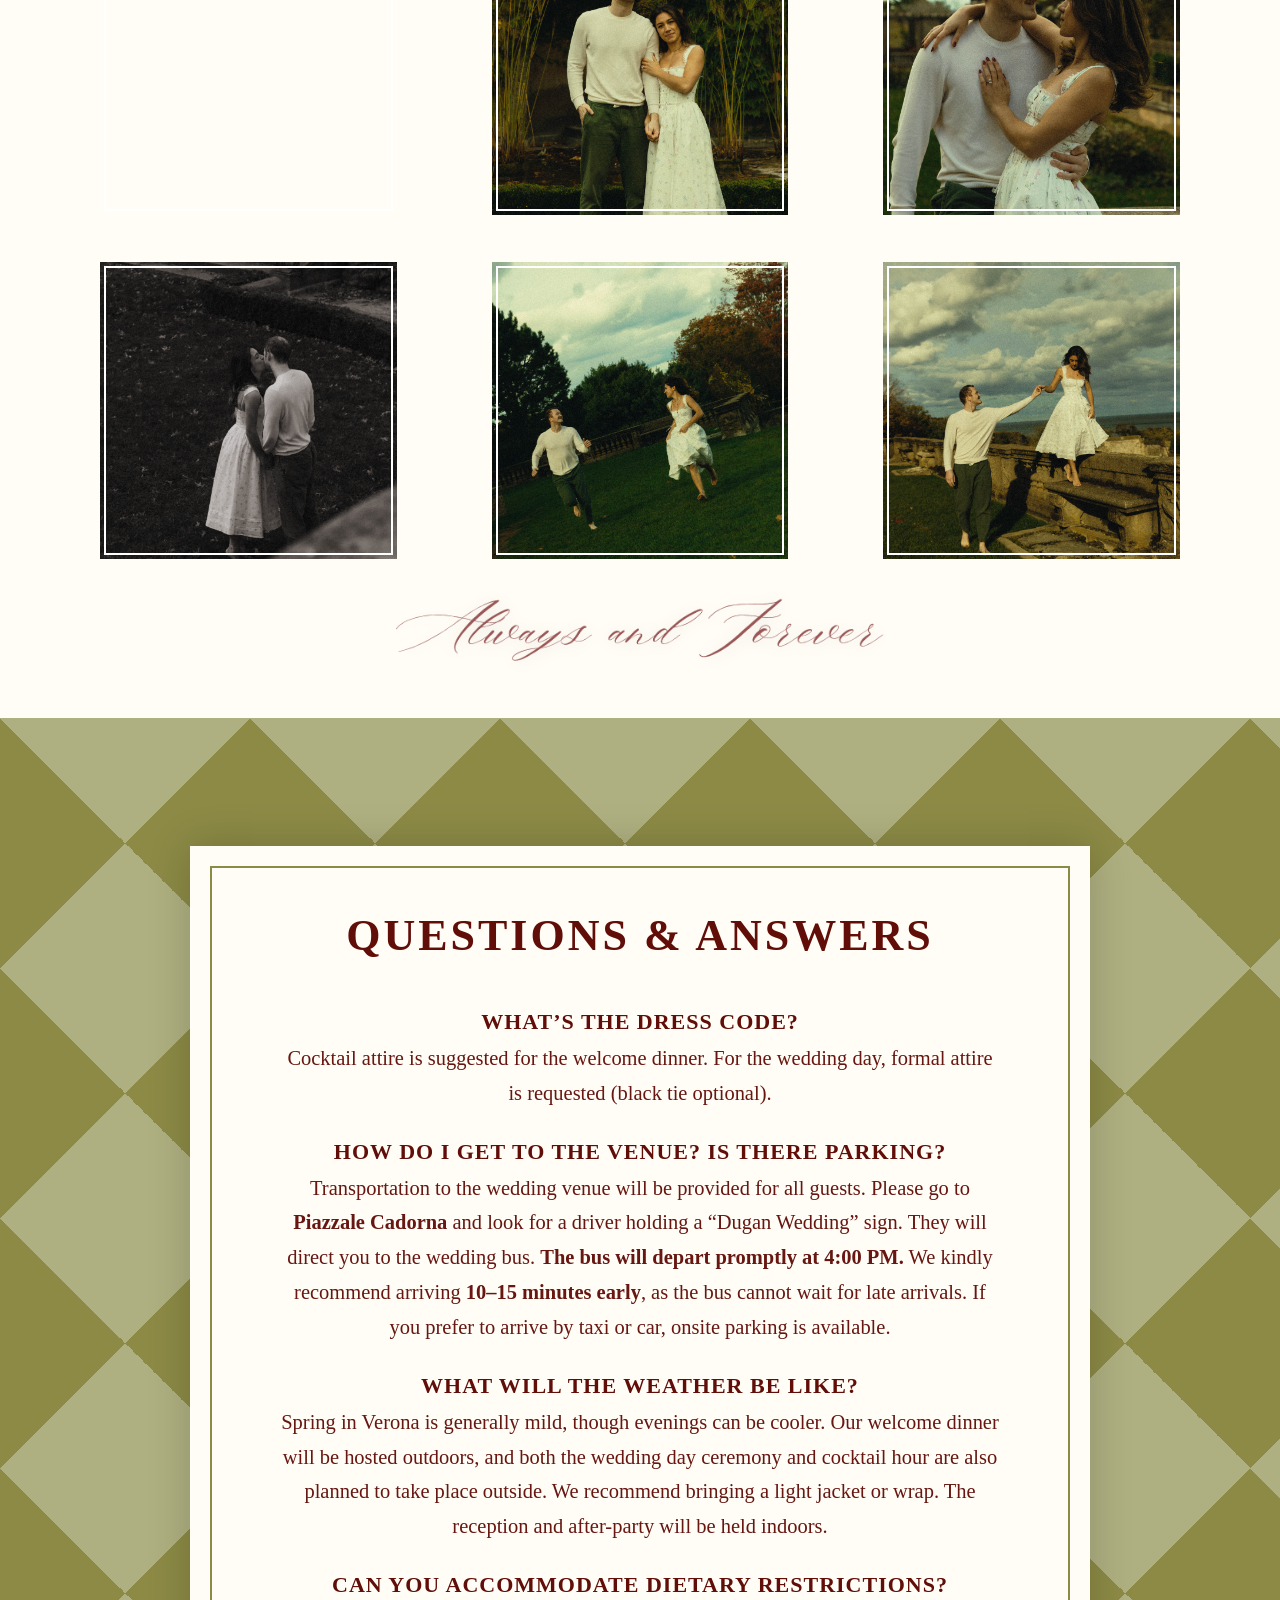
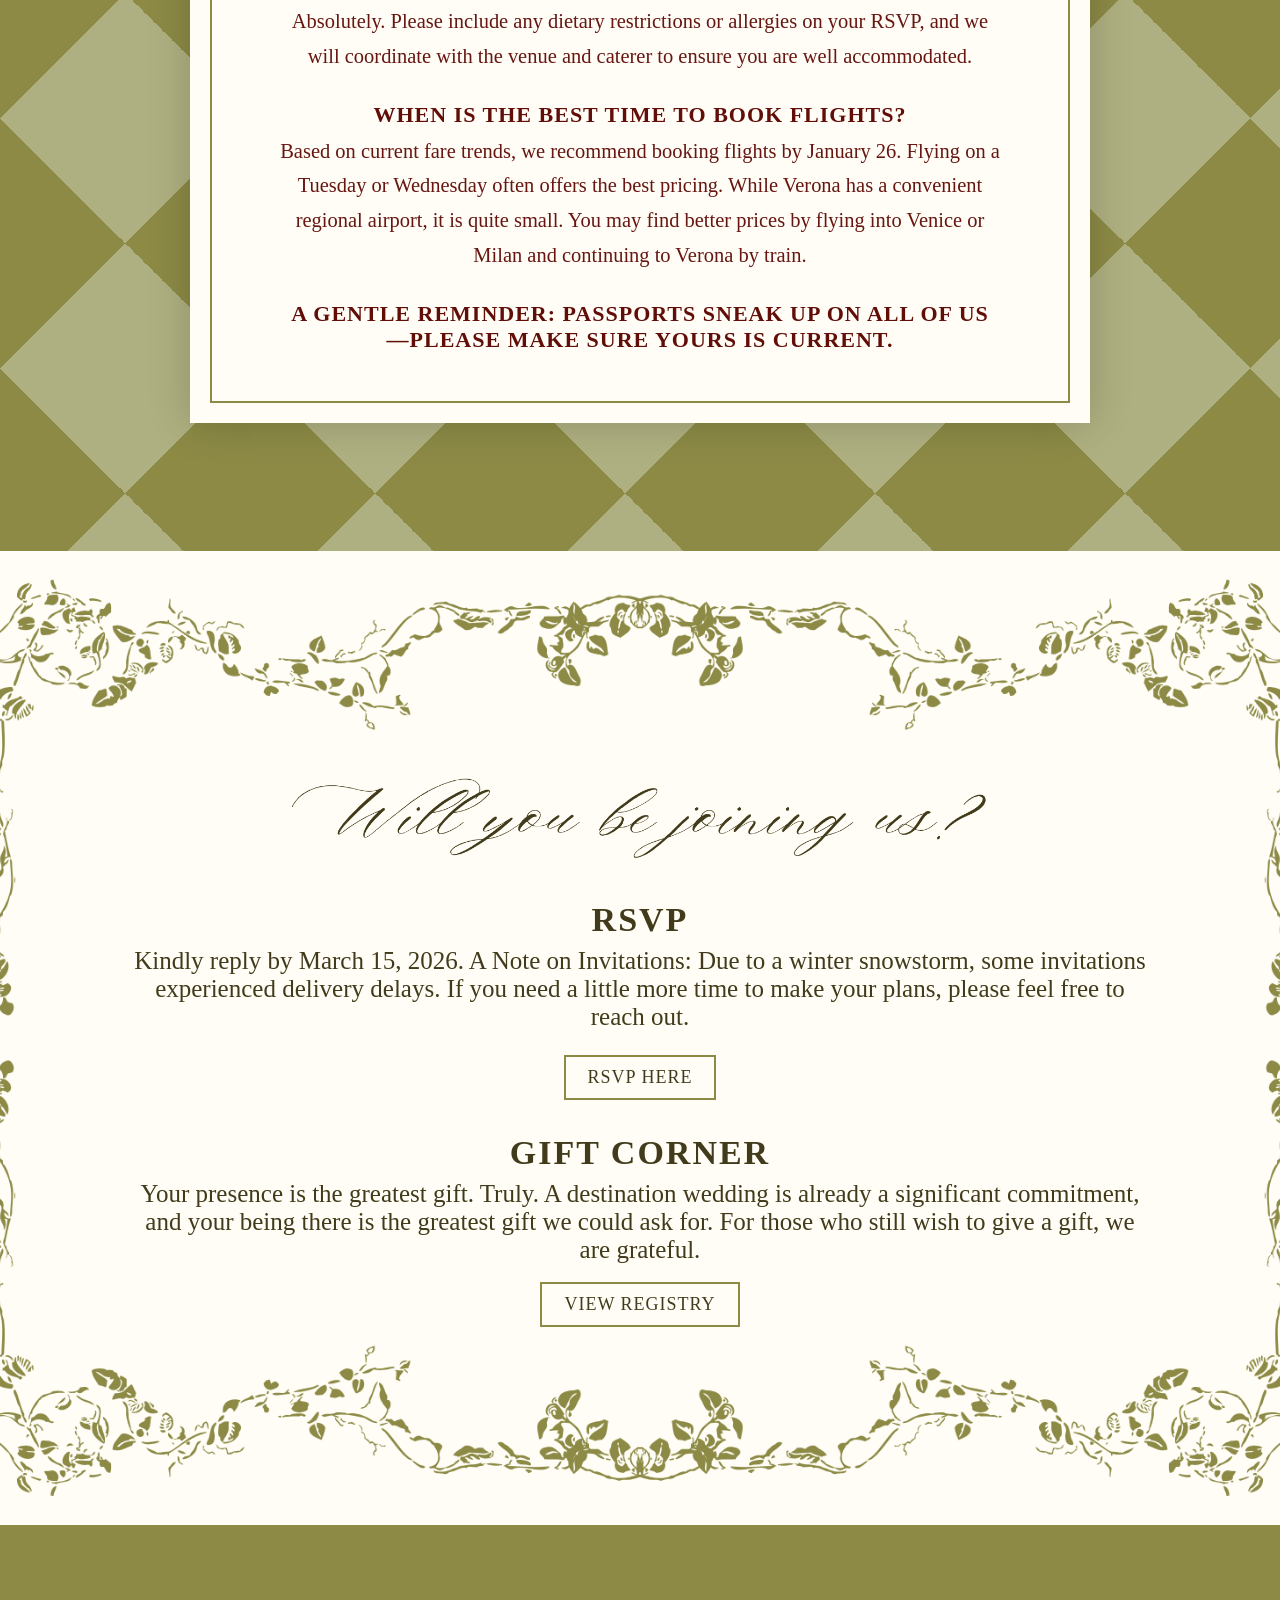
==== commit 0e616d70: "added rsvp delay note" ====
--- a/index.html
+++ b/index.html
@@ -323,8 +323,10 @@
                     <div class="faq-item">
                         <h3 class="faq-question">How do I get to the venue? Is there parking?</h3>
                         <p class="faq-answer">
-                            Transportation to the wedding venue will be provided for all guests. Please go to <strong>Piazzale
-                            Cadorna</strong> and look for a driver holding a “Dugan Wedding” sign. They will direct you to the
+                            Transportation to the wedding venue will be provided for all guests. Please go to
+                            <strong>Piazzale
+                                Cadorna</strong> and look for a driver holding a “Dugan Wedding” sign. They will direct
+                            you to the
                             wedding bus.
                             <strong>The bus will depart promptly at 4:00 PM.</strong>
                             We kindly recommend arriving <strong>10–15 minutes early</strong>, as the bus cannot wait
@@ -386,7 +388,10 @@
 
                     <div class="rsvp-content">
                         <h2 class="rsvp-title" id="rsvpTitle">RSVP</h2>
-                        <p class="rsvp-deadline">Kindly reply by March 15, 2026.</p>
+                        <p class="rsvp-deadline">Kindly reply by March 15, 2026. A Note on Invitations: Due to a winter
+                            snowstorm, some invitations experienced delivery delays. If you need a little more time to
+                            make your plans, please feel free to reach out.
+                        </p>
 
                         <div class="rsvp-links">
                             <a href="rsvp.html" class="rsvp-btn">
